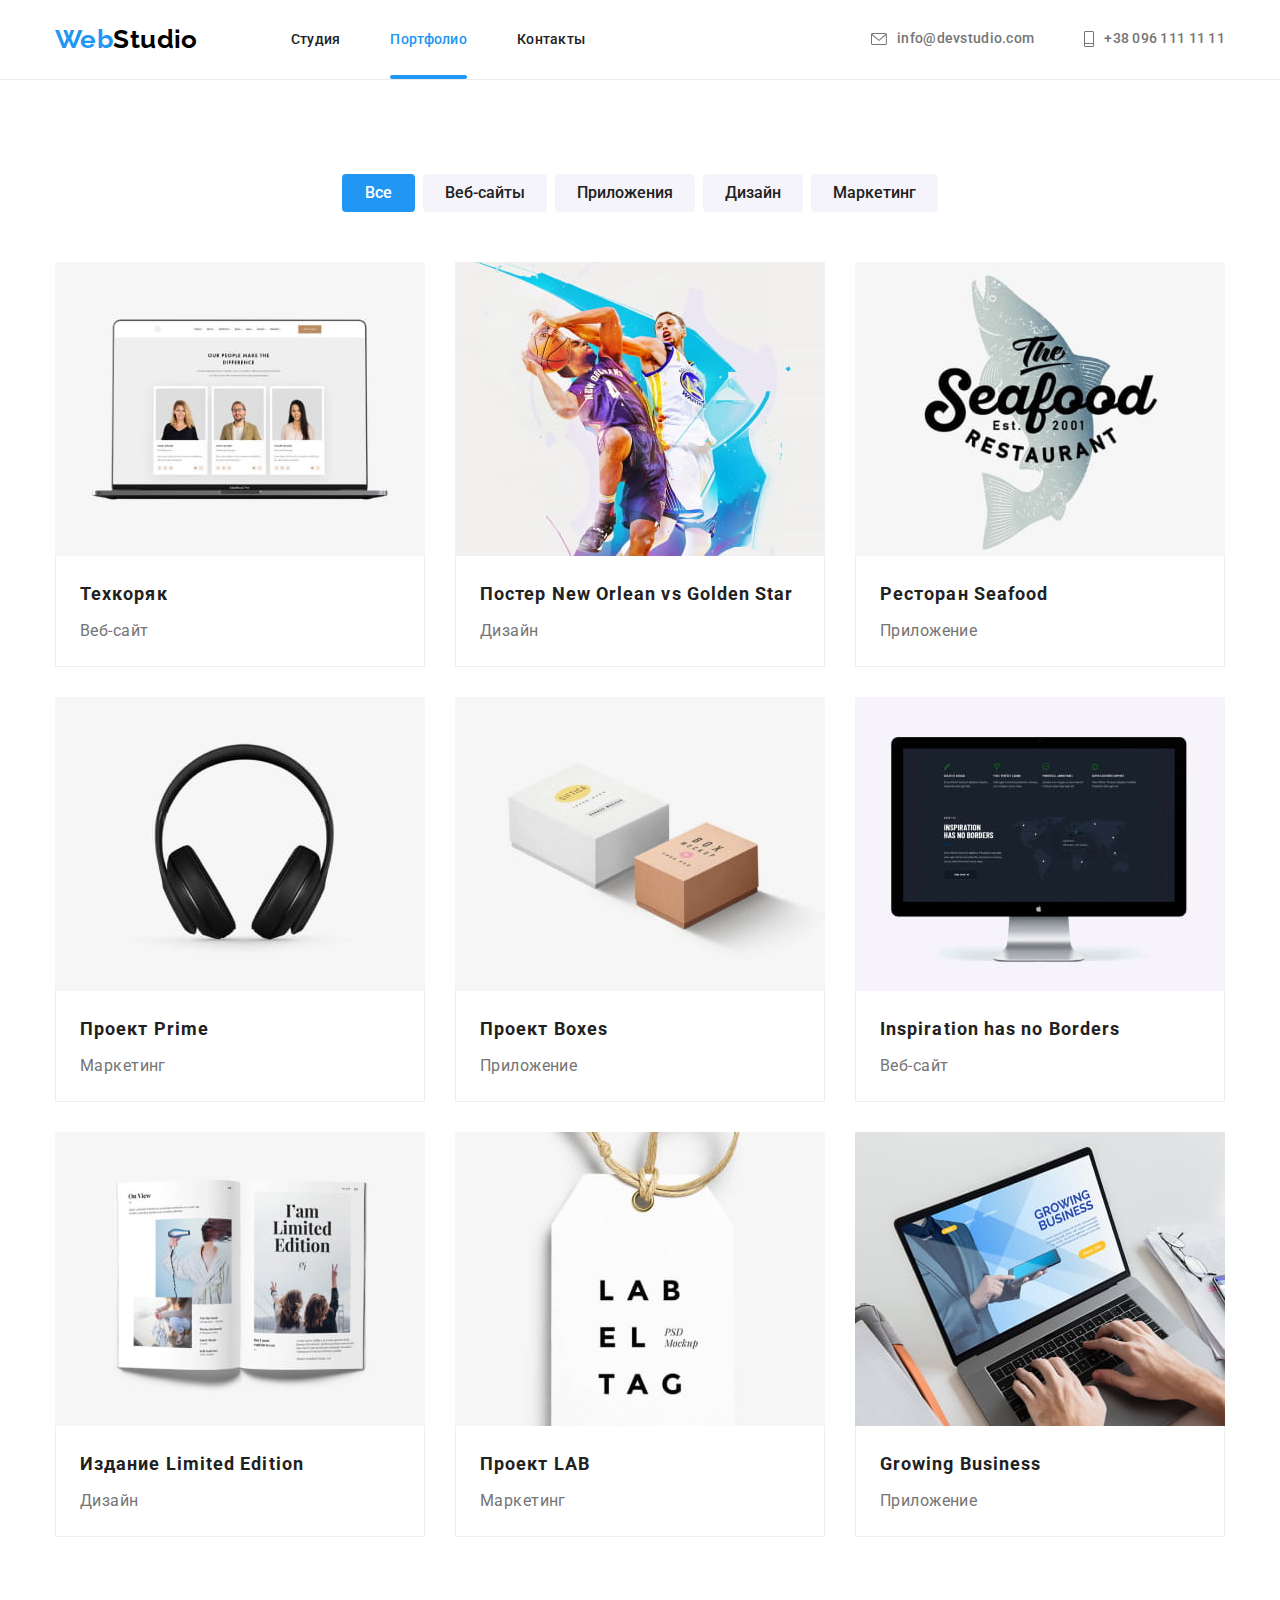
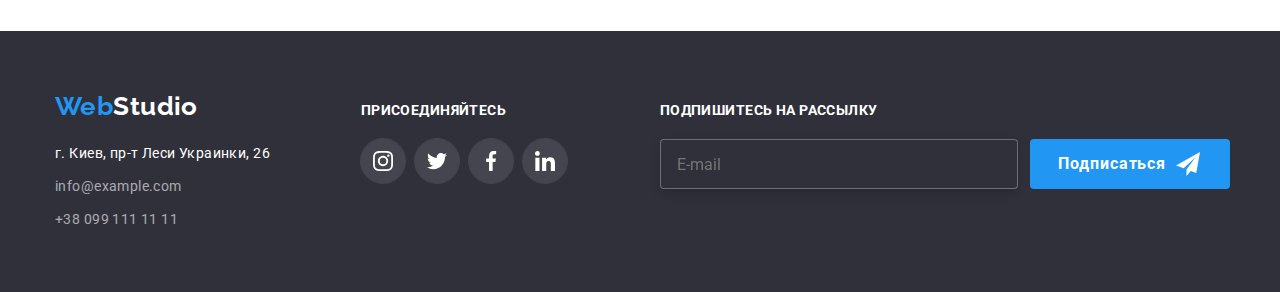
==== portfolio.html @ 6c1933e9 "Initial commit" ====
<!DOCTYPE html>
<html lang="ru">
  <head>
    <meta charset="UTF-8" />
    <meta http-equiv="X-UA-Compatible" content="IE=edge" />
    <meta name="viewport" content="width=device-width, initial-scale=1.0" />
    <title>Portfolio</title>
    <link rel="preconnect" href="https://fonts.googleapis.com" />
    <link rel="preconnect" href="https://fonts.gstatic.com" crossorigin />
    <link
      href="https://fonts.googleapis.com/css2?family=Raleway:wght@700&family=Roboto:wght@400;500;700;900&display=swap"
      rel="stylesheet"
    />
    <!-- normalize start -->
    <link
      rel="stylesheet"
      href="https://cdnjs.cloudflare.com/ajax/libs/modern-normalize/1.1.0/modern-normalize.min.css"
    />
    <!-- normalize end -->
    <link rel="stylesheet" href="./css/main.min.css" />
    <link rel="stylesheet" href="./css/styles.css" />
  </head>
  <body>
    <!-- header section -->
    <header class="header">
      <div class="container header__container">
        <a href="" lang="en" class="header__logo">Web<span class="header__logo--color">Studio</span></a>
        <nav class="nav">
          <ul class="list nav__list"> 
            <li class="item nav__item">
              <a href="./index.html" class="nav__link"> Студия</a>
            </li>
            <li class="item nav__item">
              <a href="./portfolio.html" class="nav__link active"> Портфолио</a>
            </li>
            <li class="item nav__item">
              <a href="" class="nav__link"> Контакты</a>
            </li>
          </ul>
        </nav>
        <ul class="list contact">
          <li class="item contact__mail">
            <a href="mailto:info@devstudio.com" class="contact__link">
              <svg class="contact-icon" width="16px" height="12px">
                <use href="./images/icon.svg#mail"></use>
              </svg>
              info@devstudio.com
            </a>
          </li>
          <li class="item contact_tel">
            <a href="tel:+380961111111" class="contact__link">
              <svg class="contact-icon" width="10px" height="16px">
                <use href="./images/icon.svg#phone"></use>
              </svg>
              +38 096 111 11 11</a
            >
          </li>
        </ul>
      </div>
    </header>
    <!-- main section -->
    <main>
      <section class="section gallery">
        <div class="container">
          <ul class="list gallery__list">
            <li class="item gallery__item">
              <button class="gallery__btn active-btn" type="button">Все</button>
            </li>
            <li class="item gallery__item">
              <button class="gallery__btn" type="button">Веб-сайты</button>
            </li>
            <li class="item gallery__item">
              <button class="gallery__btn" type="button">Приложения</button>
            </li>
            <li class="item gallery__item">
              <button class="gallery__btn" type="button">Дизайн</button>
            </li>
            <li class="item gallery__item">
              <button class="gallery__btn" type="button">Маркетинг</button>
            </li>
          </ul>
          <ul class="list exampel">
            <li class="item exampel__item">
              <div class="overlay">
                <img src="./imagespotfolio/tehnokryak.jpg" alt="технокряк" width="370" height="294" />
                <div class="overlay-portfolio">
                  <p class="overlay-portfolio__text">Ресурс пропонує комплексні пропозиції з різним рівнем функціоналу та сервісів. Все це дозволить відвідувачу отримати вичерпні відомості про компанію чи приватну особу.</p>
                </div>
              </div>
              <div class="text-container">
                <h2 class="text-container__title">Техкоряк</h2>
                <p class="text-container__type">Веб-сайт</p>
              </div>
            </li>
            <li class="item exampel__item">
              <div class="overlay">
                <img
                src="./imagespotfolio/posterneworlean.jpg"
                alt="постер баскетбольного клуба нью орлеан"
                width="370"
                height="294"
              /> 
              <div class="overlay-portfolio">
                <p class="overlay-portfolio__text">Ресурс пропонує комплексні пропозиції з різним рівнем функціоналу та сервісів. Все це дозволить відвідувачу отримати вичерпні відомості про компанію чи приватну особу.</p>
              </div>               
              </div>
              <div class="text-container">
                <h2 class="text-container__title">Постер New Orlean vs Golden Star</h2>
                <p class="text-container__type">Дизайн</p>
              </div>
            </li>
            <li class="item exampel__item">
              <div class="overlay">
                <img
                src="./imagespotfolio/restoran.jpg"
                alt="логотип ресторана"
                width="370"
                height="294"
              />
              <div class="overlay-portfolio">
                <p class="overlay-portfolio__text">Ресурс пропонує комплексні пропозиції з різним рівнем функціоналу та сервісів. Все це дозволить відвідувачу отримати вичерпні відомості про компанію чи приватну особу.</p>
              </div>    
              </div>
              <div class="text-container">
                <h2 class="text-container__title">Ресторан Seafood</h2>
                <p class="text-container__type">Приложение</p>
              </div>
            </li>
            <li class="item exampel__item">
              <div class="overlay">
              <img
                src="./imagespotfolio/projectprime.jpg"
                alt="картинка наушников"
                width="370"
                height="294"
              />
              <div class="overlay-portfolio">
                <p class="overlay-portfolio__text">Ресурс пропонує комплексні пропозиції з різним рівнем функціоналу та сервісів. Все це дозволить відвідувачу отримати вичерпні відомості про компанію чи приватну особу.</p>
              </div>               
              </div>
              <div class="text-container">
                <h2 class="text-container__title">Проект Prime</h2>
                <p class="text-container__type">Маркетинг</p>
              </div>
            </li>
            <li class="item exampel__item">
              <div class="overlay">
                <img
                src="./imagespotfolio/projectboxes.jpg"
                alt="Проект Boxes"
                width="370"
                height="294"
              />
                <div class="overlay-portfolio">
                  <p class="overlay-portfolio__text">Ресурс пропонує комплексні пропозиції з різним рівнем функціоналу та сервісів. Все це дозволить відвідувачу отримати вичерпні відомості про компанію чи приватну особу.</p>
                </div>               
                </div>              
              <div class="text-container">
                <h2 class="text-container__title">Проект Boxes</h2>
                <p class="text-container__type">Приложение</p>
              </div>
            </li>
            <li class="item exampel__item">
              <div class="overlay">
                <img
                src="./imagespotfolio/Inspirationborders.jpg"
                alt="монитор"
                width="370"
                height="294"
              />
                <div class="overlay-portfolio">
                  <p class="overlay-portfolio__text">Ресурс пропонує комплексні пропозиції з різним рівнем функціоналу та сервісів. Все це дозволить відвідувачу отримати вичерпні відомості про компанію чи приватну особу.</p>
                </div>               
                </div>  
              <div class="text-container">
                <h2 class="text-container__title">Inspiration has no Borders</h2>
                <p class="text-container__type">Веб-сайт</p>
              </div>
            </li>
            <li class="item exampel__item">
              <div class="overlay">
                <img src="./imagespotfolio/edition.jpg" alt="книга" width="370" height="294" />
                <div class="overlay-portfolio">
                  <p class="overlay-portfolio__text">Ресурс пропонує комплексні пропозиції з різним рівнем функціоналу та сервісів. Все це дозволить відвідувачу отримати вичерпні відомості про компанію чи приватну особу.</p>
                </div>               
                </div>  
              <div class="text-container">
                <h2 class="text-container__title">Издание Limited Edition</h2>
                <p class="text-container__type">Дизайн</p>
              </div>
            </li>
            <li class="item exampel__item">
              <div class="overlay">
                <img src="./imagespotfolio/projectlab.jpg" alt="лейбл" width="370" height="294" />
                <div class="overlay-portfolio">
                  <p class="overlay-portfolio__text">Ресурс пропонує комплексні пропозиції з різним рівнем функціоналу та сервісів. Все це дозволить відвідувачу отримати вичерпні відомості про компанію чи приватну особу.</p>
                </div>               
                </div>  
              <div class="text-container">
                <h2 class="text-container__title">Проект LAB</h2>
                <p class="text-container__type">Маркетинг</p>
              </div>
            </li>
            <li class="item exampel__item">
              <div class="overlay">
                <img
                src="./imagespotfolio/growingbusiness.jpg"
                alt="картинка ноутбука"
                width="370"
                height="294"
              />
                <div class="overlay-portfolio">
                  <p class="overlay-portfolio__text">Ресурс пропонує комплексні пропозиції з різним рівнем функціоналу та сервісів. Все це дозволить відвідувачу отримати вичерпні відомості про компанію чи приватну особу.</p>
                </div>               
                </div> 
              <div class="text-container">
                <h2 class="text-container__title">Growing Business</h2>
                <p class="text-container__type">Приложение</p>
              </div>
            </li>
          </ul>
        </div>
      </section>
    </main>
    <!-- footer section -->
    <footer class="footer">
      <div class="footer-container container">
        <div>
          <a href="" lang="en" class="logo footer__logo"
            >Web<span class="footer__logo--color">Studio</span></a
          >
          <address class="footer-contacts">
            <ul class="list footer-contacts__list">
              <li class="item footer-contacts__item">
                <a
                  href="https://goo.gl/maps/DUq1zRmR1AkiBLRbA"
                  target="_blank"
                  rel="noopener noreferrer"
                  class="footer-contacts__address"
                >
                  г. Киев, пр-т Леси Украинки, 26
                </a>
              </li>
              <li class="item footer-contacts__item">
                <a href="mailto:info@example.com" class="footer-contacts__link">info@example.com </a>
              </li>
              <li class="item footer-contacts__item">
                <a href="tel:+380991111111" class="footer-contacts__link">+38 099 111 11 11</a>
              </li>
            </ul>
          </address>
        </div>
        <div class="social-networks">
          <h2 class="social-networks__title">Присоединяйтесь</h2>
          <ul class="social-networks__list list">
            <li class="social-networks__item">
              <a
                class="social-networks__link link"
                href=""
                target="_blank"
                rel="noopener noreferrer"
                aria-label="instagram"
              >
                <svg class="social-networks__icon" width="20px" height="20px">
                  <use href="./images/icon.svg#instagram"></use>
                </svg>
              </a>
            </li>
            <li class="ocial-networks__item">
              <a
                class="social-networks__link link"
                href=""
                target="_blank"
                rel="noopener noreferrer"
                aria-label="instagram"
              >
                <svg class="social-networks__icon" width="20px" height="20px">
                  <use href="./images/icon.svg#twitter"></use>
                </svg>
              </a>
            </li>
            <li class="ocial-networks__item">
              <a
                class="social-networks__link link"
                href=""
                target="_blank"
                rel="noopener noreferrer"
                aria-label="instagram"
              >
                <svg class="social-networks__icon" width="20px" height="20px">
                  <use href="./images/icon.svg#facebook"></use>
                </svg>
              </a>
            </li>
            <li class="ocial-networks__item">
              <a
                class="social-networks__link link"
                href=""
                target="_blank"
                rel="noopener noreferrer"
                aria-label="instagram"
              >
                <svg class="social-networks__icon" width="20px" height="20px">
                  <use href="./images/icon.svg#linkedin"></use>
                </svg>
              </a>
            </li>
          </ul>
        </div>
        <div class="subscribe">
          <h2 class="subscribe__title">
            Подпишитесь на рассылку
          </h2>
          <form class="input-form">
              <label class="input-form__lable">
                <input
                type="email"
                name="email-sing-up"
                placeholder="E-mail"
                class="input-form__email"/>
              </label>
              <button type="submit" class="btn-submit">
                Подписаться
                <svg class="btn-submit__icon" width="24px" height="24px">
                  <use href="./images/icon.svg#icon-send"></use>
                </svg>
              </button>
          </form>
        </div>
      </div>
    </footer>
  </body>
</html>
---- css/main.min.css ----
:root{--main-font: "Roboto", sans-serif;--main-text-color: #212121;--secondary-text-color: #757575;--acent-color: #2196F3;--hero-and-footer-background-color: #2F303A}.visuaaly-hidden{position:absolute;white-space:nowrap;width:1px;height:1px;overflow:hidden;border:0;padding:0;clip:rect(0 0 0 0);-webkit-clip-path:inset(50%);clip-path:inset(50%);margin:-1px}.backdrop.is-hidden{opacity:0;visibility:hidden;pointer-events:none}html{-webkit-box-sizing:border-box;box-sizing:border-box}*,::before,::after{-webkit-box-sizing:inherit;box-sizing:inherit}body{font-family:var(--main-font);letter-spacing:.03em;font-size:14px}h1,h2,h3,h4,h5,h6,p{margin:0}img{display:block}.list{list-style:none;text-decoration:none;margin:0;padding:0}.section{padding:94px 0}.container{width:1200px;margin-left:auto;margin-right:auto;padding-left:15px;padding-right:15px}.competencies,.advantage,.hero{padding:94px 0}.modal-container{width:528px;min-height:581px;position:absolute;padding:40px;background-color:#fff;border-radius:4px;-webkit-box-shadow:0px 1px 3px rgba(0,0,0,.12),0px 1px 1px rgba(0,0,0,.14),0px 2px 1px rgba(0,0,0,.2);box-shadow:0px 1px 3px rgba(0,0,0,.12),0px 1px 1px rgba(0,0,0,.14),0px 2px 1px rgba(0,0,0,.2)}.text-container{padding-top:20px;padding-right:24px;padding-bottom:20px;padding-left:24px;border:1px solid #eee;border-top:none}.text-container__title{font-weight:700;font-size:18px;line-height:2;letter-spacing:.06em;color:var(--main-text-color);margin-bottom:4px}.text-container__type{font-size:16px;line-height:1.88;color:var(--secondary-text-color)}.hero__btn{border-radius:4px;border:solid var(--acent-color);padding:10px 32px;min-width:200px;min-height:50px;text-align:center;font-family:inherit;font-weight:700;font-size:16px;line-height:1.88;letter-spacing:.06em;color:#fff;cursor:pointer;background-color:var(--acent-color)}.btn-submit{display:-webkit-inline-box;display:-ms-inline-flexbox;display:inline-flex;-webkit-box-align:center;-ms-flex-align:center;align-items:center;gap:10px;padding:10px 28px;width:200px;height:50px;font-weight:700;font-size:16px;line-height:1.875;align-items:center;text-align:center;letter-spacing:.06em;color:#fff;background-color:var(--acent-color);border:0 solid rgba(0,0,0,0);border-radius:4px;cursor:pointer}.btn-submit__icon{fill:#fff}.gallery__btn{max-width:145px;min-width:73px;min-height:38px;padding:6px 22px;font-family:inherit;font-weight:500;font-size:16px;line-height:1.62;cursor:pointer;background-color:#f5f4fa;color:#212121;border-radius:4px;border:0 solid #f5f4fa;-webkit-transition-property:color,background-color,-webkit-box-shadow;transition-property:color,background-color,-webkit-box-shadow;transition-property:color,background-color,box-shadow;transition-property:color,background-color,box-shadow,-webkit-box-shadow;-webkit-transition-duration:250ms;transition-duration:250ms;-webkit-transition-timing-function:cubic-bezier(0.4, 0, 0.2, 1);transition-timing-function:cubic-bezier(0.4, 0, 0.2, 1);-webkit-transition-delay:0s;transition-delay:0s}.gallery__btn:hover,.gallery__btn:focus{background-color:var(--acent-color);color:#fff;-webkit-box-shadow:0px 3px 1px rgba(0,0,0,.1),0px 1px 2px rgba(0,0,0,.08),0px 2px 2px rgba(0,0,0,.12);box-shadow:0px 3px 1px rgba(0,0,0,.1),0px 1px 2px rgba(0,0,0,.08),0px 2px 2px rgba(0,0,0,.12)}.gallery__btn.active-btn{background-color:var(--acent-color);color:#fff}.modal-btn{position:absolute;top:8px;right:8px;display:-webkit-box;display:-ms-flexbox;display:flex;-webkit-box-align:center;-ms-flex-align:center;align-items:center;-webkit-box-pack:center;-ms-flex-pack:center;justify-content:center;width:30px;height:30px;padding:0;border-radius:50%;border:1px solid rgba(0,0,0,.1);background-color:#fff;cursor:pointer}.modal-btn__icon{font:#000;-webkit-transition-property:fill;transition-property:fill;-webkit-transition-duration:250ms;transition-duration:250ms;-webkit-transition-timing-function:cubic-bezier(0.4, 0, 0.2, 1);transition-timing-function:cubic-bezier(0.4, 0, 0.2, 1)}.modal-btn:hover .modal-btn__icon,.modal-btn:focus .modal-btn__icon{fill:var(--acent-color)}.btn-send{display:-webkit-inline-box;display:-ms-inline-flexbox;display:inline-flex;padding:10px 52px;width:200px;-webkit-box-align:center;-ms-flex-align:center;align-items:center;-webkit-box-pack:center;-ms-flex-pack:center;justify-content:center;background-color:var(--acent-color);border-radius:4px;border:0 solid rgba(0,0,0,0);font-weight:700;font-size:16px;line-height:1.875;letter-spacing:.06em;color:#fff;-webkit-box-shadow:0px 4px 4px rgba(0,0,0,.15);box-shadow:0px 4px 4px rgba(0,0,0,.15);cursor:pointer}.header__logo{margin-right:93px;font-family:"Raleway",sans-serif;font-weight:700;font-size:26px;line-height:1.19;text-decoration:none;color:var(--acent-color)}.header__logo--color{font-family:"Raleway",sans-serif;font-weight:700;font-size:26px;line-height:1.19;color:#000}.footer__logo{display:inline-block;margin-bottom:20px}.footer__logo--color{color:#fff}.logo{margin-right:93px;font-family:"Raleway",sans-serif;font-weight:700;font-size:26px;line-height:1.19;text-decoration:none;color:var(--acent-color)}.header{padding-top:24px;padding-bottom:24px;border-bottom:1px solid #ececec}.header__container{display:-webkit-box;display:-ms-flexbox;display:flex;-webkit-box-align:center;-ms-flex-align:center;align-items:center}.nav{margin-right:auto}.nav__list{display:-webkit-box;display:-ms-flexbox;display:flex;-webkit-box-align:center;-ms-flex-align:center;align-items:center;-webkit-box-pack:center;-ms-flex-pack:center;justify-content:center}.nav__item{margin-right:50px}.nav__item:last-child{margin-right:0}.nav__link{padding-top:32px;padding-bottom:32px;-webkit-transition-property:color;transition-property:color;-webkit-transition-duration:250ms;transition-duration:250ms;-webkit-transition-timing-function:cubic-bezier(0.4, 0, 0.2, 1);transition-timing-function:cubic-bezier(0.4, 0, 0.2, 1);color:var(--main-text-color);font-weight:500;line-height:1.14;letter-spacing:.02em;text-decoration:none}.nav__link:hover,.nav__link:focus{color:var(--acent-color)}.nav__link.active{color:var(--acent-color);position:relative}.nav__link.active::after{content:"";position:absolute;bottom:0;left:0;display:block;width:100%;height:4px;background-color:var(--acent-color);border-radius:2px}.contact{display:-webkit-box;display:-ms-flexbox;display:flex;-webkit-box-align:center;-ms-flex-align:center;align-items:center;-webkit-box-pack:center;-ms-flex-pack:center;justify-content:center}.contact__mail{margin-right:50px}.contact__link{color:var(--main-text-color);font-weight:500;line-height:1.14;letter-spacing:.02em;text-decoration:none;display:-webkit-box;display:-ms-flexbox;display:flex;-webkit-box-align:center;-ms-flex-align:center;align-items:center;gap:10px;color:var(--secondary-text-color);-webkit-transition-property:color;transition-property:color;-webkit-transition-duration:250ms;transition-duration:250ms;-webkit-transition-timing-function:cubic-bezier(0.4, 0, 0.2, 1);transition-timing-function:cubic-bezier(0.4, 0, 0.2, 1)}.contact__link:hover .contact-icon,.contact__link:focus .contact-icon{fill:var(--acent-color)}.contact__link:hover,.contact__link:focus{color:var(--acent-color)}.contact-icon{fill:var(--secondary-text-color);-webkit-transition-property:fill;transition-property:fill;-webkit-transition-duration:250ms;transition-duration:250ms;-webkit-transition-timing-function:cubic-bezier(0.4, 0, 0.2, 1);transition-timing-function:cubic-bezier(0.4, 0, 0.2, 1)}.hero-section{background-color:var(--hero-and-footer-background-color);text-align:center;padding-top:200px;padding-bottom:200px;max-width:1600px;max-height:600px;margin-right:auto;margin-left:auto;background-image:-webkit-gradient(linear, left top, right top, from(rgba(47, 48, 58, 0.4)), to(rgba(47, 48, 58, 0.4))),url(../images/mainfon.jpg);background-image:linear-gradient(to right, rgba(47, 48, 58, 0.4), rgba(47, 48, 58, 0.4)),url(../images/mainfon.jpg);background-repeat:no-repeat;background-position:center;background-size:cover}.hero__title{font-weight:900;font-size:44px;line-height:1.36;letter-spacing:.06em;color:#fff;text-transform:uppercase;width:696px;margin-left:auto;margin-bottom:21px;margin-right:auto}.advantage{padding-bottom:0}.advantage-list{display:-webkit-box;display:-ms-flexbox;display:flex;gap:30px}.advantage-list__title{font-weight:700;font-size:14px;line-height:1.14;text-transform:uppercase;color:var(--main-text-color);margin-bottom:10px}.advantage-list__wrap{width:270px;height:120px;background-color:#f5f4fa;border-radius:4px;margin-bottom:30px;display:-webkit-box;display:-ms-flexbox;display:flex;-webkit-box-align:center;-ms-flex-align:center;align-items:center;-webkit-box-pack:center;-ms-flex-pack:center;justify-content:center}.advantage-list__item{width:270px}.advantage-list__text{line-height:1.71;color:var(--secondary-text-color);margin-right:30px}.advantage-list__text:last-child{margin-right:0}.advantage__icon{fill:var(--main-text-color)}.competencies__title{margin-bottom:50px;font-weight:700;font-size:36px;line-height:1.17;text-align:center;color:var(--main-text-color)}.competencies__list{display:-webkit-box;display:-ms-flexbox;display:flex;gap:30px}.competencies__text{display:-webkit-box;display:-ms-flexbox;display:flex;-webkit-box-align:center;-ms-flex-align:center;align-items:center;-webkit-box-pack:center;-ms-flex-pack:center;justify-content:center;font-weight:700;line-height:1.14;text-align:center;letter-spacing:.03em;text-transform:uppercase;color:#fff;width:100%;height:100%}.competencies__card{position:relative}.features-container{position:absolute;bottom:0;left:0;background:rgba(47,48,58,.8);width:370px;height:70px}.team-members{padding-top:94px;padding-bottom:94px;background-color:#f5f4fa}.team-members__list{display:-webkit-box;display:-ms-flexbox;display:flex;gap:30px}.team-members__title{margin-bottom:50px;font-weight:700;font-size:36px;line-height:1.17;text-align:center;color:var(--main-text-color)}.team-members__name{font-weight:500;font-size:16px;line-height:1.19;text-align:center;color:var(--main-text-color);margin-bottom:10px}.team-members__profession{margin-bottom:16px;font-size:16px;line-height:1.19;text-align:center;color:var(--secondary-text-color)}.team-box{padding-top:30px;padding-bottom:30px;background-color:#fff}.team-item{-webkit-box-shadow:0px 3px 1px rgba(0,0,0,.1),0px 1px 2px rgba(0,0,0,.08),0px 2px 2px rgba(0,0,0,.12);box-shadow:0px 3px 1px rgba(0,0,0,.1),0px 1px 2px rgba(0,0,0,.08),0px 2px 2px rgba(0,0,0,.12)}.clients{padding-top:94px;padding-bottom:94px}.clients__title{margin-bottom:50px;font-family:"Roboto";font-weight:700;font-size:36px;line-height:1.17;text-align:center;letter-spacing:.03em;color:#212121}.clients__list{display:-webkit-box;display:-ms-flexbox;display:flex;-webkit-box-align:center;-ms-flex-align:center;align-items:center;-webkit-box-pack:center;-ms-flex-pack:center;justify-content:center;gap:30px}.clients__logo{fill:#afb1b8;-webkit-transition-property:fill;transition-property:fill;-webkit-transition-duration:250ms;transition-duration:250ms;-webkit-transition-timing-function:cubic-bezier(0.4, 0, 0.2, 1);transition-timing-function:cubic-bezier(0.4, 0, 0.2, 1)}.clietns__name{display:-webkit-box;display:-ms-flexbox;display:flex;width:170px;height:92px;-webkit-box-pack:center;-ms-flex-pack:center;justify-content:center;-webkit-box-align:center;-ms-flex-align:center;align-items:center;color:#afb1b8;border:1px solid #afb1b8;border-radius:4px;-webkit-transition-property:border;transition-property:border;-webkit-transition-duration:250ms;transition-duration:250ms;-webkit-transition-timing-function:cubic-bezier(0.4, 0, 0.2, 1);transition-timing-function:cubic-bezier(0.4, 0, 0.2, 1)}.clietns__name:hover,.clietns__name:focus{border:1px solid var(--acent-color)}.clietns__name:hover .clients__logo{fill:var(--acent-color)}.clietns__name:focus .clients__logo{fill:var(--acent-color)}.footer{padding-top:60px;padding-bottom:60px;background-color:var(--hero-and-footer-background-color)}.footer-container{display:-webkit-box;display:-ms-flexbox;display:flex;-webkit-box-align:baseline;-ms-flex-align:baseline;align-items:baseline}.footer-contacts__link{display:inline-block;font-style:normal;line-height:1.71;color:rgba(255,255,255,.6);text-decoration:none;-webkit-transition-property:color;transition-property:color;-webkit-transition-duration:250ms;transition-duration:250ms;-webkit-transition-timing-function:cubic-bezier(0.4, 0, 0.2, 1);transition-timing-function:cubic-bezier(0.4, 0, 0.2, 1)}.footer-contacts__address{display:inline-block;color:#fff;font-style:normal;line-height:1.71;text-decoration:none}.footer-contacts__list .item:not(:last-child){margin-bottom:9px}.footer-contacts__link:hover,.footer-contacts__link:focus{color:var(--acent-color)}.social-networks{margin-left:70px}.social-networks__title{display:inline-block;margin-bottom:20px;font-size:14px;line-height:1.14;letter-spacing:.03em;text-transform:uppercase;color:#fff}.social-networks__list{display:-webkit-box;display:-ms-flexbox;display:flex;-webkit-box-align:center;-ms-flex-align:center;align-items:center;-webkit-box-pack:center;-ms-flex-pack:center;justify-content:center;gap:10px}.social-networks__icon{fill:#fff}.social-networks__link{display:-webkit-box;display:-ms-flexbox;display:flex;-webkit-box-align:center;-ms-flex-align:center;align-items:center;-webkit-box-pack:center;-ms-flex-pack:center;justify-content:center;width:44px;height:44px;background-color:rgba(255,255,255,.1);border-radius:50%;outline:1px solid rgba(255,255,255,.1);-webkit-transition-property:background-color;transition-property:background-color;-webkit-transition-duration:250ms;transition-duration:250ms;-webkit-transition-timing-function:cubic-bezier(0.4, 0, 0.2, 1);transition-timing-function:cubic-bezier(0.4, 0, 0.2, 1)}.social-networks__link:hover,.social-networks__link:focus{background-color:#2196f3}.input-form{display:-webkit-box;display:-ms-flexbox;display:flex;gap:12px}.input-form__lable{gap:40px}.subscribe{margin-left:93px}.subscribe__title{margin-bottom:20px;font-size:14px;line-height:1.14;letter-spacing:.03em;text-transform:uppercase;color:#fff}.input-form__email{padding-left:16px;padding-top:15px;padding-bottom:15px;width:358px;height:50px;font-size:16px;line-height:1.25;border:1px solid rgba(255,255,255,.3);border-radius:4px;background-color:#2f303a;-webkit-filter:drop-shadow(0px 4px 4px rgba(0, 0, 0, 0.15));filter:drop-shadow(0px 4px 4px rgba(0, 0, 0, 0.15))}.input-form__email:hover,.input-form__email:focus{border:1px solid var(--acent-color);outline:none;color:#fff}.backdrop{position:fixed;top:0;left:0;display:-webkit-box;display:-ms-flexbox;display:flex;-webkit-box-align:center;-ms-flex-align:center;align-items:center;-webkit-box-pack:center;-ms-flex-pack:center;justify-content:center;width:100%;height:100%;background-color:rgba(0,0,0,.2);z-index:100}.modal-form{text-align:center;-webkit-box-pack:center;-ms-flex-pack:center;justify-content:center}.modal-form__wrap{margin-bottom:20px}.modal-form__title{display:block;margin-bottom:12px;font-weight:700;font-size:20px;line-height:1.15;text-align:center;letter-spacing:.03em;color:#212121}.modal-form__name{display:block;text-align:left;margin-bottom:4px;font-size:12px;line-height:1.1666666667;letter-spacing:.01em;color:#757575}.modal-form__icon{position:absolute;bottom:11px;left:12px;-webkit-transition:fill 250ms cubic-bezier(0.4, 0, 0.2, 1);transition:fill 250ms cubic-bezier(0.4, 0, 0.2, 1)}.modal-form__label{position:relative;display:block;margin-bottom:10px}.modal-form__label:last-child{margin-bottom:0}.modal-form__input{width:100%;border-radius:4px;border:1px solid rgba(33,33,33,.2);padding-top:11px;padding-bottom:11px;padding-left:35px;-webkit-transition:border 250ms cubic-bezier(0.4, 0, 0.2, 1);transition:border 250ms cubic-bezier(0.4, 0, 0.2, 1);cursor:pointer}.modal-form__input:focus,.modal-form__input:hover{border:1px solid var(--acent-color);outline:none}.modal-form__input:hover+.modal-form__icon,.modal-form__input:focus+.modal-form__icon{fill:var(--acent-color)}.modal-form__textarea{width:100%;height:120px;border-radius:4px;border:1px solid rgba(33,33,33,.2);padding:12px 16px;font-size:12px;line-height:14px;letter-spacing:.01em;color:rgba(117,117,117,.5);resize:none;-webkit-transition:border 250ms cubic-bezier(0.4, 0, 0.2, 1);transition:border 250ms cubic-bezier(0.4, 0, 0.2, 1)}.modal-form__textarea:hover,.modal-form__textarea:focus{border:1px solid var(--acent-color);outline:none}.label-agreement{display:-webkit-box;display:-ms-flexbox;display:flex;-webkit-box-align:center;-ms-flex-align:center;align-items:center;-webkit-box-pack:center;-ms-flex-pack:center;justify-content:center;margin-bottom:30px;gap:7px}.label-agreement__text{font-size:14px;line-height:1.7142857143;letter-spacing:.03em;color:#757575;-webkit-user-select:none;-moz-user-select:none;-ms-user-select:none;user-select:none;text-underline-position:under}.label-agreement__text--link{color:var(--acent-color)}.label-agreement__check:checked+.label-agreement__register .icon-uncheck{opacity:0}.label-agreement__check:checked+.label-agreement__register .icon-check{opacity:1}.icon-check{opacity:0;-webkit-transition:opasity 2000ms cubic-bezier(0.4, 0, 0.2, 1);transition:opasity 2000ms cubic-bezier(0.4, 0, 0.2, 1)}.gallery__list{display:-webkit-box;display:-ms-flexbox;display:flex;gap:8px;margin-bottom:50px;-webkit-box-pack:center;-ms-flex-pack:center;justify-content:center}.text-portfolio{font-size:16px;line-height:1.88;color:var(--secondary-text-color)}.exampel{display:-webkit-box;display:-ms-flexbox;display:flex;-ms-flex-wrap:wrap;flex-wrap:wrap;gap:30px}.exampel__item{-webkit-transition:-webkit-box-shadow 250ms cubic-bezier(0.4, 0, 0.2, 1);transition:-webkit-box-shadow 250ms cubic-bezier(0.4, 0, 0.2, 1);transition:box-shadow 250ms cubic-bezier(0.4, 0, 0.2, 1);transition:box-shadow 250ms cubic-bezier(0.4, 0, 0.2, 1), -webkit-box-shadow 250ms cubic-bezier(0.4, 0, 0.2, 1)}.exampel__item:hover,.exampel__item:focus{-webkit-box-shadow:0px 1px 1px rgba(0,0,0,.12),0px 4px 4px rgba(0,0,0,.06),1px 4px 6px rgba(0,0,0,.16);box-shadow:0px 1px 1px rgba(0,0,0,.12),0px 4px 4px rgba(0,0,0,.06),1px 4px 6px rgba(0,0,0,.16)}.exampel__item:hover .overlay-portfolio{-webkit-transform:translateY(0%);transform:translateY(0%)}.socials{display:-webkit-box;display:-ms-flexbox;display:flex;-webkit-box-align:center;-ms-flex-align:center;align-items:center;-webkit-box-pack:center;-ms-flex-pack:center;justify-content:center;gap:10px}.socials__link{display:-webkit-box;display:-ms-flexbox;display:flex;-webkit-box-align:center;-ms-flex-align:center;align-items:center;-webkit-box-pack:center;-ms-flex-pack:center;justify-content:center;width:44px;height:44px;background-color:#fff;border-radius:50%;outline:1px solid #fff;-webkit-transition:background-color 250ms cubic-bezier(0.4, 0, 0.2, 1);transition:background-color 250ms cubic-bezier(0.4, 0, 0.2, 1)}.socials__link:hover,.socials__link:focus{background-color:#2196f3}.socials__link:hover .socials__icon,.socials__link:focus .socials__icon{fill:#fff}.socials__icon{fill:#afb1b8;-webkit-transition:fill 250ms cubic-bezier(0.4, 0, 0.2, 1);transition:fill 250ms cubic-bezier(0.4, 0, 0.2, 1)}.overlay{position:relative;overflow:hidden}.overlay-portfolio{background-color:rgba(33,150,243,.9);position:absolute;top:0;left:0;width:100%;height:100%;padding:63px 24px;-webkit-transform:translateY(100%);transform:translateY(100%);display:-webkit-box;display:-ms-flexbox;display:flex;-webkit-box-align:center;-ms-flex-align:center;align-items:center;-webkit-box-pack:center;-ms-flex-pack:center;justify-content:center;-webkit-transition:-webkit-transform 250ms cubic-bezier(0.4, 0, 0.2, 1);transition:-webkit-transform 250ms cubic-bezier(0.4, 0, 0.2, 1);transition:transform 250ms cubic-bezier(0.4, 0, 0.2, 1);transition:transform 250ms cubic-bezier(0.4, 0, 0.2, 1), -webkit-transform 250ms cubic-bezier(0.4, 0, 0.2, 1)}.overlay-portfolio__text{font-size:18px;line-height:1.56;letter-spacing:.03em;color:#fff}/*# sourceMappingURL=main.min.css.map */
---- css/styles.css ----
/* html {
    box-sizing: border-box;
}
*,
::before,
::after {
    box-sizing: inherit;
} */

/* Загальні стилі */
/* :root {
--main-font: 'Roboto', sans-serif;
--main-text-color:  #212121;
--secondary-text-color: #757575;
--acent-color: #2196F3;
--hero-and-footer-background-color: #2F303A;
} */

/* body {
    font-family: var(--main-font);
    letter-spacing: 0.03em;
    font-size: 14px;
} */
/* .container {
    width: 1200px;
    margin-left: auto;
    margin-right: auto;
    padding-left: 15px;
    padding-right: 15px;
}

h1,
h2,
h3,
h4,
h5,
h6,
p {
    margin: 0;
}
img {
    display: block;
}
.list {
    list-style: none;
    text-decoration: none;
    margin: 0;
    padding: 0;
}
.section {
    padding: 94px 0;
} */

/* .visuaaly-hidden {
    position: absolute;
    white-space: nowrap;
    width: 1px;
    height: 1px;
    overflow: hidden;
    border: 0;
    padding: 0;
    clip: rect(0 0 0 0);
    clip-path: inset(50%);
    margin: -1px;
  }   */
/*Секція Хедера*/
/* .header {
    padding-top: 24px;
    padding-bottom: 24px;
    border-bottom: 1px solid #ECECEC;
}

.header__container {
    display: flex;
    align-items: center;
}

.header__logo {
    margin-right: 93px;

    font-family: 'Raleway', sans-serif;
    font-weight: 700;
    font-size: 26px;
    line-height: 1.19;
    text-decoration: none;
    color: var(--acent-color);
}
.header__logo--color {
    font-family: 'Raleway', sans-serif;
    font-weight: 700;
    font-size: 26px;
    line-height: 1.19;
    color: #000000;
} */

/* navigation */
/* .nav {
    margin-right: auto;
}

.nav__list {
    display: flex;
    align-items: center;
    justify-content: center;
}
.nav__item {
    margin-right: 50px;
}
.nav__item:last-child {
    margin-right: 0;
}

.nav__link {
    padding-top: 32px;
    padding-bottom: 32px;

    transition: color 250ms cubic-bezier(0.4, 0, 0.2, 1);
}
.nav__link.active {
    color: var(--acent-color);
    position: relative;
}
.nav__link.active::after {
    content: '';
    position: absolute;
    bottom: 0;
    left: 0;

    display: block;
    width: 100%;
    height: 4px;
    background-color: var(--acent-color);
    border-radius: 2px;
}
.nav__link:hover,
.nav__link:focus {
    color: var(--acent-color);
} */

/* contacts */
/* .contact {
    display: flex;
    align-items: center;
    justify-content: center;
} 

.contact__mail {
    margin-right: 50px;
}
 
.contact__link {
    color: var(--main-text-color);
    font-weight: 500;
    line-height: 1.14;
    letter-spacing: 0.02em;
    text-decoration: none;
}

.contact__link {
    display: flex;
    align-items: center;
    gap: 10px;
    color: var(--secondary-text-color);

    transition: color 250ms cubic-bezier(0.4, 0, 0.2, 1);
}
.contact__link:hover .contact-icon {
    fill: var(--acent-color);
}

.contact__link:hover,
.contact__link:focus {
    color: var(--acent-color);
}
.contact-icon {
    fill: var(--secondary-text-color);

    
 transition: fill 250ms cubic-bezier(0.4, 0, 0.2, 1);
}
.contact__link:focus .contact-icon {
 fill: var(--acent-color);
} */
  
/* Головна секція */
/* HERO */
/* .hero-section {
background-color: var(--hero-and-footer-background-color); 
text-align: center;
padding-top: 200px;
padding-bottom: 200px;
max-width: 1600px;
max-height: 600px;
margin-right: auto;
margin-left: auto;

background-image: linear-gradient(
    to right,
rgba(47, 48, 58, 0.4),
rgba(47, 48, 58, 0.4)), 
url(../images/mainfon.jpg);

background-repeat: no-repeat;
background-position: center;
background-size: cover;
}

.hero__title {
    font-weight: 900;
    font-size: 44px;
    line-height: 1.36;
    letter-spacing: 0.06em;
    color: #ffffff;
    text-transform: uppercase;
    width: 696px;
    margin-left: auto;
    margin-bottom: 21px;
    margin-right: auto;
} */
/* .hero__btn {
    border-radius: 4px;
    border: solid var(--acent-color);
    padding: 10px 32px;
    min-width: 200px;
    min-height: 50px;
    text-align: center;

    font-family: inherit;
    font-weight: 700;
    font-size: 16px;
    line-height: 1.88;
    letter-spacing: 0.06em;
    color: #ffffff;
    cursor: pointer;
    background-color: var(--acent-color);
} */

/* Секція переваг */

/* .advantage {
    padding-bottom: 0;
}
.advantage-list {
    display: flex;
    gap: 30px;
}
.advantage-list__item {
    width: 270px;
}
.advantage-list__wrap {
    width: 270px;
    height: 120px;   
    background-color: #F5F4FA;
    border-radius: 4px;
    margin-bottom: 30px;
    display: flex;
    align-items: center;
    justify-content: center;
}
.advantage-list__title {
    font-weight: 700;
    font-size: 14px;
    line-height: 1.14;
    text-transform: uppercase;
    color: var(--main-text-color);

    margin-bottom: 10px;
}
.advantage-list__text {
    line-height: 1.71;
    color: var(--secondary-text-color);
    margin-right: 30px;
}
.advantage-list__text:last-child {
    margin-right: 0;
}
.advantage__icon {
    fill: var(--main-text-color);
} */
/* Стилі для розділу Чим ми займаємось */
/* .competencies__card {
    position: relative;
}

.features-container {
    position: absolute;
    bottom: 0;
    left: 0;
    background: rgba(47, 48, 58, 0.8);

    width: 370px;
    height: 70px;
}
.competencies__text {
    display: flex;
    align-items: center;
    justify-content: center;

    font-weight: 700;
    line-height: 1.14;
    text-align: center;
    letter-spacing: 0.03em;
    text-transform: uppercase;

    color: #FFFFFF;

    width: 100%;
    height: 100%;

} */

/* Секція команди */
/* .team-members {
    padding-top: 94px;
    padding-bottom: 94px;

    background-color: #F5F4FA
}
.team-members__list {
    display: flex;
    gap: 30px;
}

.competencies__list {
    display: flex;
    gap: 30px;
}
.competencies__title,
.team-members__title {
    font-weight: 700;
    font-size: 36px;
    line-height: 1.17;
    text-align: center;
    color: var(--main-text-color);
    margin-bottom: 50px;
}
.competencies__title {
    margin-bottom: 50px;
}
.team-box {
    padding-top: 30px;
    padding-bottom: 30px;
    background-color: #ffffff;
}
.team-item {
    box-shadow: 0px 3px 1px rgba(0, 0, 0, 0.1), 0px 1px 2px rgba(0, 0, 0, 0.08), 0px 2px 2px rgba(0, 0, 0, 0.12);
}
.team-members__name {
    font-weight: 500;
    font-size: 16px;
    line-height: 1.19;
    text-align: center;
    color: var(--main-text-color);
    margin-bottom: 10px;
}
.team-members__profession {
    font-size: 16px;
    line-height: 1.19;
    text-align: center;
    color: var(--secondary-text-color);
    margin-bottom: 16px;
} */
/* CLIENTS */
/* .clients {
    padding-top: 94px;
    padding-bottom: 94px;
}
.clients__title {
    font-family: 'Roboto';
    font-weight: 700;
    font-size: 36px;
    line-height: 1.17;
    text-align: center;
    letter-spacing: 0.03em;
    color: #212121;

    margin-bottom: 50px;
}
.clients__list {
    display: flex;
    align-items: center;
    justify-content: center;
    gap: 30px;
}
.clietns__name {
    display: flex;
    width: 170px;
    height: 92px;
    justify-content: center;
    align-items: center;
    color: #AFB1B8;
    border: 1px solid #afb1b8;
    border-radius: 4px; 

    
    transition: border 250ms cubic-bezier(0.4, 0, 0.2, 1) ;
}
.clients__logo {
    fill: #AFB1B8;

    transition: fill 250ms cubic-bezier(0.4, 0, 0.2, 1);
}
.clietns__name:hover,
.clietns__name:focus {
    border: 1px solid var(--acent-color);
}
.clietns__name:hover .clients__logo {
    fill: var(--acent-color)
}
.clietns__name:focus .clients__logo {
    fill: var(--acent-color)
} */

/* footer */
/* .footer-container {
    display: flex;
    align-items: baseline;
}
.footer {
padding-top: 60px;
padding-bottom: 60px;
background-color: var(--hero-and-footer-background-color);
} */
/* .footer__logo {
    display: inline-block;
    margin-bottom: 20px;
}
.footer__logo--color {
    color: #ffffff;
}
.logo {
    margin-right: 93px;
}

.logo {
    font-family: 'Raleway', sans-serif;
    font-weight: 700;
    font-size: 26px;
    line-height: 1.19;
    text-decoration: none;
    color: var(--acent-color);
} */
/* .footer-contacts__link {
    font-style: normal;
    line-height: 1.71;
    color: rgba(255, 255, 255, 0.6);
    text-decoration: none;

    transition: color 250ms cubic-bezier(0.4, 0, 0.2, 1);
}
.footer-contacts__address {
    display: inline-block;

    color: #ffffff;
    font-style: normal;
    line-height: 1.71;
    text-decoration: none;
}
.footer-contacts__link {
    display: inline-block;
}
.footer-contacts__list .item:not(:last-child) {
    margin-bottom: 9px;
}
.footer-contacts__link:hover,
.footer-contacts__link:focus {
    color: var(--acent-color);
} */
/* .social-networks__title {
display: inline-block;

font-size: 14px;
line-height: 1.14;
letter-spacing: 0.03em;
text-transform: uppercase;
    
color: #FFFFFF;

margin-bottom: 20px;
}
.social-networks__list {
    display: flex;
    align-items: center;
    justify-content: center;
    gap: 10px;
}
.social-networks__link {
    display: flex;
    align-items: center;
    justify-content: center;
    width: 44px;
    height: 44px;
    background-color: rgba(255, 255, 255, 10%);
    border-radius: 50%;

    outline: 1px solid rgba(255, 255, 255, 10%);

    transition: background-color 250ms cubic-bezier(0.4, 0, 0.2, 1);
}
.social-networks__link:hover,
.social-networks__link:focus {
    background-color: #2196F3;
}
.social-networks__icon {
    fill: #FFFFFF;
} */

/* .btn-submit {
    display: inline-flex;
    align-items: center;
    gap: 10px;
    padding: 10px 28px;

    width: 200px;
    height: 50px;

    font-weight: 700;
    font-size: 16px;
    line-height: calc(30 / 16);

    align-items: center;
    text-align: center;
    letter-spacing: 0.06em;
    color: #FFFFFF;

    background-color: var(--acent-color);
    border: 0 solid transparent;
    border-radius: 4px;

    cursor: pointer;
}
.btn-submit__icon {
    fill: #FFFFFF
} */


/* Розділ підпишіться на розсилку */

/* .input-form {
    display: flex;
    gap: 12px;
}

.subscribe{
    margin-left: 93px;
}

.subscribe__title {

font-size: 14px;
line-height: 1.14;
letter-spacing: 0.03em;
text-transform: uppercase;
    
color: #FFFFFF;

margin-bottom: 20px;
}

.input-form__lable {
    gap: 40px;
}

.input-form__email {
    padding-left: 16px;
    padding-top: 15px;
    padding-bottom: 15px;

    width: 358px;
    height: 50px;

    font-size: 16px;
    line-height: calc(20 / 16);

    border: 1px solid rgba(255, 255, 255, 0.3);
    border-radius: 4px;

    background-color: #2F303A;
    filter: drop-shadow(0px 4px 4px rgba(0, 0, 0, 0.15));
}

.input-form__email:hover,
.input-form__email:focus {
    border: 1px solid var(--acent-color);
    outline: none;
    color: #FFFFFF;
} */




/* Portfolio */
/* .gallery__list {
    display: flex;
    gap: 8px;
    margin-bottom: 50px;
    justify-content: center;
}
.text-portfolio {
    font-size: 16px;
    line-height: 1.88;
    color: var(--secondary-text-color);
} */

/* .gallery__btn {
    max-width: 145px;
    min-width: 73px;
    min-height: 38px;
    padding: 6px 22px;

    font-family: inherit;
    font-weight: 500;
    font-size: 16px;
    line-height: 1.62;
    cursor: pointer;
    background-color: #F5F4FA;
    color: #212121;
    border-radius: 4px;
    border: 0 solid #F5F4FA;

    transition-property: color, background-color,  box-shadow;
    transition-duration: 250ms;
    transition-timing-function: cubic-bezier(0.4, 0, 0.2, 1);
    transition-delay: 0s;
}

.gallery__btn:hover,
.gallery__btn:focus {
    background-color: var(--acent-color);
    color: #ffffff;
    box-shadow: 0px 3px 1px rgba(0, 0, 0, 0.1), 0px 1px 2px rgba(0, 0, 0, 0.08), 0px 2px 2px rgba(0, 0, 0, 0.12);
} */
/* .gallery__btn.active-btn {
    background-color: var(--acent-color);
    color: #ffffff;
} */
/* .exampel {
    display: flex;
    flex-wrap: wrap;
    gap: 30px;
}
.exampel__item {
    transition: box-shadow 250ms cubic-bezier(0.4, 0, 0.2, 1);
}

.exampel__item:hover,
.exampel__item:focus {
    box-shadow: 0px 1px 1px rgba(0, 0, 0, 0.12),
            0px 4px 4px rgba(0, 0, 0, 0.06),
            1px 4px 6px rgba(0, 0, 0, 0.16);
}
.exampel__item:hover .overlay-portfolio {
    transform: translateY(0%);
} */
/* .overlay {
    position: relative;
    overflow: hidden;
}
.overlay-portfolio {
    background-color: rgba(33, 150, 243, 0.9);
    position: absolute;
    top: 0;
    left: 0;
    width: 100%;
    height: 100%;
    padding: 63px 24px;

    transform: translateY(100%);

    display: flex;
    align-items: center;
    justify-content: center;

    transition: transform 250ms cubic-bezier(0.4, 0, 0.2, 1);
}
.overlay-portfolio__text {
    font-size: 18px;
    line-height: 1.56;
    letter-spacing: 0.03em;

    color: #FFFFFF; 
} */
/* .text-container {
    padding-top: 20px;
    padding-right: 24px;
    padding-bottom: 20px;
    padding-left: 24px;
    border: 1px solid #EEEEEE;
    border-top: none;
}
.text-container__title {
    font-weight: 700;
    font-size: 18px;
    line-height: 2;
    letter-spacing: 0.06em;
    color: var(--main-text-color);
    margin-bottom: 4px;
}
.text-container__type {
    font-size: 16px;
    line-height: 1.88;
    color: var(--secondary-text-color);
} */
/* .exampel__item:hover .overlay-portfolio {
    transform: translateY(0%);
} */



/* socials icon  */
/* .socials {
    display: flex;
    align-items: center;
    justify-content: center;
    gap: 10px;
}
.socials__link {
    display: flex;
    align-items: center;
    justify-content: center;
    width: 44px;
    height: 44px;
    background-color: #FFFFFF;
    border-radius: 50%;

    outline: 1px solid #FFFFFF;

    transition: background-color 250ms cubic-bezier(0.4, 0, 0.2, 1);
}
.socials__icon {
    fill: #AFB1B8;
    transition: fill 250ms cubic-bezier(0.4, 0, 0.2, 1);
}
.socials__link:hover,
.socials__link:focus {
background-color: #2196F3;
}
.socials__link:hover .socials__icon {
    fill: #FFFFFF;
}
.socials__link:focus .socials__icon {
    fill: #FFFFFF;
} */

/* modal window */
/* .backdrop {
    position: fixed;
    top: 0;
    left: 0;

    display: flex;
    align-items: center;
    justify-content: center;

    width: 100%;
    height: 100%;

    background-color: rgba(0, 0, 0, 0.2);

    z-index: 100;
} */

/* .backdrop.is-hidden {
    opacity: 0;
    visibility: hidden;
    pointer-events: none;
} */
/* 
.modal-container {
    width: 528px;
    min-height: 581px;

    position: absolute;
    padding: 40px;

    background-color: #FFFFFF;
    border-radius: 4px;
    box-shadow: 0px 1px 3px rgba(0, 0, 0, 0.12), 0px 1px 1px rgba(0, 0, 0, 0.14), 0px 2px 1px rgba(0, 0, 0, 0.2);
} */
/* .modal-btn {
    position: absolute;
    top: 8px;
    right: 8px;

    display: flex;
    align-items: center;
    justify-content: center;

    width: 30px;
    height: 30px;
    padding: 0;

    border-radius: 50%;
    border: 1px solid rgba(0, 0, 0, 0.1);
    background-color: #FFFFFF;

    cursor: pointer;
}

.modal-btn__icon {
    font: #000000;

    transition: fill 250ms cubic-bezier(0.4, 0, 0.2, 1);
} */

/* .modal-btn:hover .modal-btn__icon,
.modal-btn:focus .modal-btn__icon {
    fill: var(--acent-color);
} */

/* .modal-form__title {
    display: block;
    margin-bottom:12px;

    font-weight: 700;
    font-size: 20px;
    line-height: 1.15;
    text-align: center;
    letter-spacing: 0.03em;
    color: #212121;
}

.modal-form__label {
    position: relative;
    display: block;
    margin-bottom: 10px;
}
.modal-form__label:last-child {
    margin-bottom: 0;
}
.modal-form__name {
    display: block;
    text-align: left;
    margin-bottom: 4px;
    font-size: 12px;
    line-height: calc(14 / 12);
    letter-spacing: 0.01em;
    color: #757575;
}



.modal-form {
    text-align: center;
    justify-content: center;
}

.modal-form__wrap {
    margin-bottom: 20px;
}

.modal-form__input {
    width: 100%;
    border-radius: 4px;
    border: 1px solid rgba(33, 33, 33, 0.2);

    padding-top: 11px;
    padding-bottom: 11px;
    padding-left: 35px;

    transition: border 250ms cubic-bezier(0.4, 0, 0.2, 1);
    cursor: pointer;
}
.modal-form__input:focus,
.modal-form__input:hover {
    border: 1px solid var(--acent-color);
    outline: none;
}

.modal-form__icon {
    position: absolute;
    
    bottom: 11px;
    left: 12px;

    transition: fill 250ms cubic-bezier(0.4, 0, 0.2, 1);
}
.modal-form__input:hover + .modal-form__icon,
.modal-form__input:focus + .modal-form__icon {
    fill: var(--acent-color);
}
.modal-form__textarea {
    width: 100%;
    height: 120px;

    border-radius: 4px;
    border: 1px solid rgba(33, 33, 33, 0.2);

    padding: 12px 16px;

    font-size: 12px;
    line-height: 14px;
    letter-spacing: 0.01em;
    color: rgba(117, 117, 117, 0.5);

    resize: none;

    transition: border 250ms cubic-bezier(0.4, 0, 0.2, 1);
}

.modal-form__textarea:hover,
.modal-form__textarea:focus {
    border: 1px solid var(--acent-color);
    outline: none;
} */

/* .label-agreement {
    display: flex;
    align-items: center;
    justify-content: center;
    margin-bottom: 30px;
    gap: 7px;
} */

/* .btn-send {
    display: inline-flex;
    padding: 10px 52px;
    width: 200px;

    align-items: center;
    justify-content: center;

    background-color: var(--acent-color);
    border-radius: 4px;
    border: 0 solid transparent;

    font-weight: 700;
    font-size: 16px;
    line-height: calc(30 / 16);

    letter-spacing: 0.06em;
    color: #FFFFFF;

    box-shadow: 0px 4px 4px rgba(0, 0, 0, 0.15);

    cursor: pointer;
} */
/* .label-agreement__text {
    font-size: 14px;
    line-height: calc(24 / 14);
    letter-spacing: 0.03em;
    
    color: #757575;

    user-select: none;
    text-underline-position: under;
}

.label-agreement__text--link {
    color: var(--acent-color);
}

.label-agreement__check:checked + .label-agreement__register .icon-uncheck {
    opacity: 0;
}

.icon-check {
    opacity: 0;
    transition: opasity 2000ms cubic-bezier(0.4, 0, 0.2, 1);
}

.label-agreement__check:checked + .label-agreement__register .icon-check {
    opacity: 1;
} */
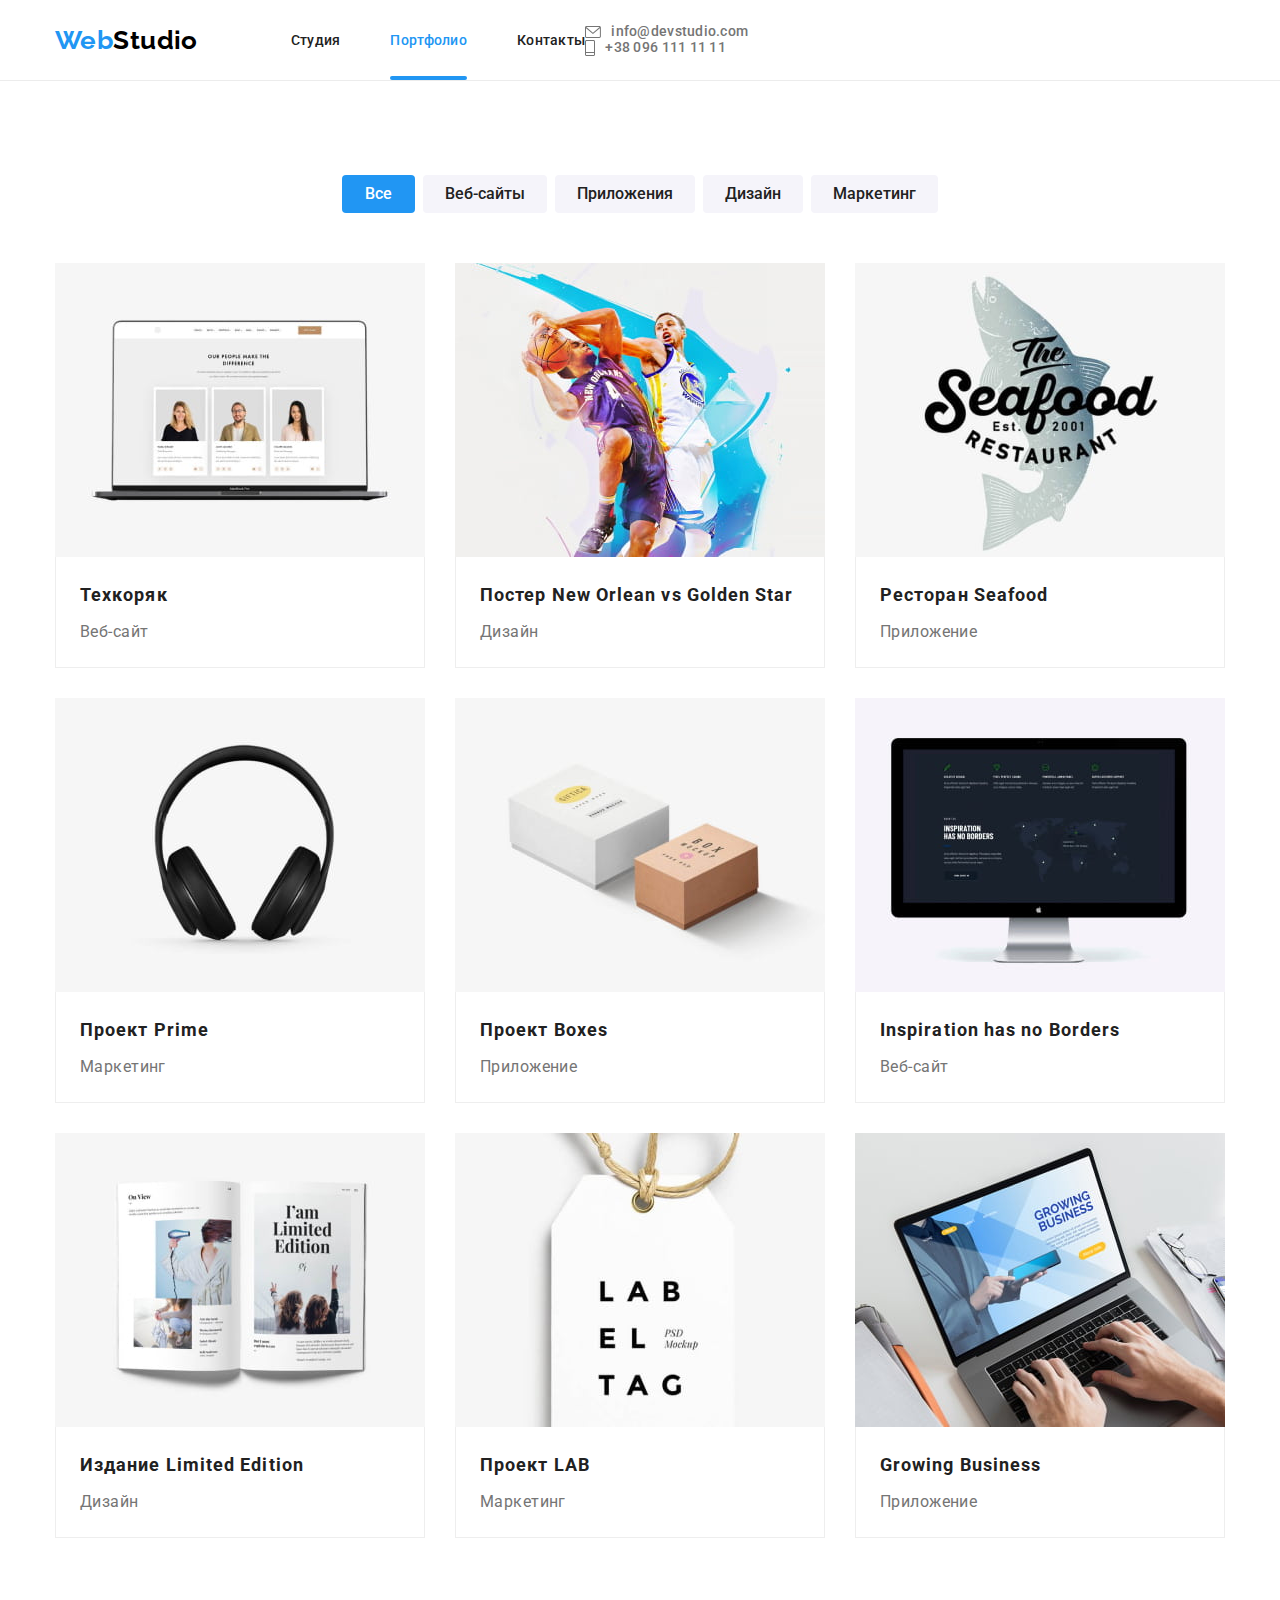
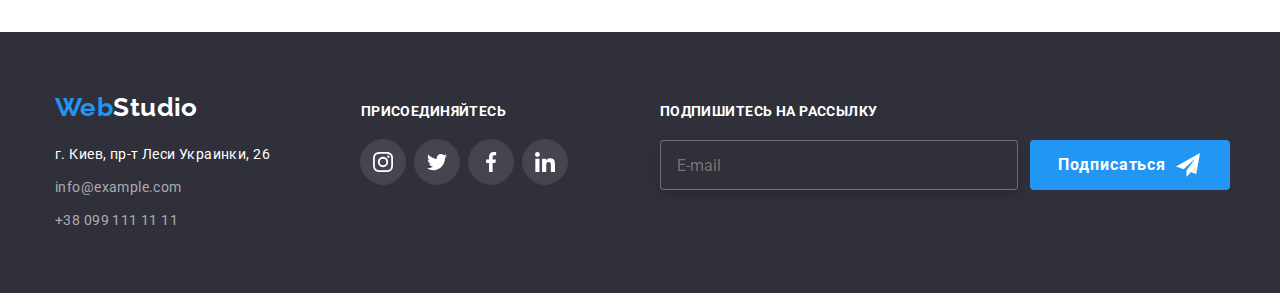
==== commit 4a82af09: "5" ====
--- a/portfolio.html
+++ b/portfolio.html
@@ -25,6 +25,11 @@
     <header class="header">
       <div class="container header__container">
         <a href="" lang="en" class="header__logo">Web<span class="header__logo--color">Studio</span></a>
+        <button class="menu-btn" type="button" data-menu-open>
+          <svg width="40" height="40">
+            <use href="./images/icon.svg#icon-menu"></use>
+          </svg>
+        </button> 
         <nav class="nav">
           <ul class="list nav__list"> 
             <li class="item nav__item">
@@ -329,5 +334,53 @@
         </div>
       </div>
     </footer>
+
+    <div class="menu-overlay" data-menu>
+      <div class="menu-container is-open">
+        <button class="menu-close-btn" type="button" data-menu-close>
+          <svg class="close-btn__icon" width="40px" height="40px">
+            <use href="./images/icon.svg#icon-menu-close"></use>
+          </svg>
+        </button>
+        <ul class="mobile-list list">
+          <li class="item mobile-list__item">
+            <a href="./index.html" class="mobile-list__link list"> Студия</a>
+          </li>
+          <li class="item mobile-list__item">
+            <a href="./portfolio.html" class="mobile-list__link list"> Портфолио</a>
+          </li>
+          <li class="item mobile-list__item">
+            <a href="" class="mobile-list__link list"> Контакты</a>
+          </li>
+        </ul>
+        <ul class="list mobile-list">
+          <li class="item  mobile-list__item">
+            <a href="mailto:info@devstudio.com" class="mobile__link--tel list">
+              +38 096 111 11 11
+            </a>
+          </li>
+          <li class="item  mobile-list__item">
+            <a href="tel:+380961111111" class="mobile__link--mail list">
+              info@devstudio.com</a>
+          </li>
+        </ul>
+        <ul class="mobile-socials list">
+          <li class="item mobile-socials__item">
+            <a href="" class="link mobile-socials__link list"> Instagram</a>
+          </li>
+          <li class="item mobile-socials__item">
+            <a href="" class="link mobile-socials__link list"> Twitter</a>
+          </li>
+          <li class="item mobile-socials__item">
+            <a href="" class="link mobile-socials__link list"> Facebook</a>
+          </li>
+          <li class="item mobile-socials__item">
+            <a href="" class="link mobile-socials__link list"> Linkedin</a>
+          </li>
+        </ul>
+      </div>
+    </div>
+    
+    <script defer src="js/menu.js"></script>
   </body>
 </html>
--- a/css/main.min.css
+++ b/css/main.min.css
@@ -1 +1 @@
-:root{--main-font: "Roboto", sans-serif;--main-text-color: #212121;--secondary-text-color: #757575;--acent-color: #2196F3;--hero-and-footer-background-color: #2F303A}.visuaaly-hidden{position:absolute;white-space:nowrap;width:1px;height:1px;overflow:hidden;border:0;padding:0;clip:rect(0 0 0 0);-webkit-clip-path:inset(50%);clip-path:inset(50%);margin:-1px}.backdrop.is-hidden{opacity:0;visibility:hidden;pointer-events:none}html{-webkit-box-sizing:border-box;box-sizing:border-box}*,::before,::after{-webkit-box-sizing:inherit;box-sizing:inherit}body{font-family:var(--main-font);letter-spacing:.03em;font-size:14px}h1,h2,h3,h4,h5,h6,p{margin:0}img{display:block}.list{list-style:none;text-decoration:none;margin:0;padding:0}.section{padding:94px 0}.container{width:1200px;margin-left:auto;margin-right:auto;padding-left:15px;padding-right:15px}.competencies,.advantage,.hero{padding:94px 0}.modal-container{width:528px;min-height:581px;position:absolute;padding:40px;background-color:#fff;border-radius:4px;-webkit-box-shadow:0px 1px 3px rgba(0,0,0,.12),0px 1px 1px rgba(0,0,0,.14),0px 2px 1px rgba(0,0,0,.2);box-shadow:0px 1px 3px rgba(0,0,0,.12),0px 1px 1px rgba(0,0,0,.14),0px 2px 1px rgba(0,0,0,.2)}.text-container{padding-top:20px;padding-right:24px;padding-bottom:20px;padding-left:24px;border:1px solid #eee;border-top:none}.text-container__title{font-weight:700;font-size:18px;line-height:2;letter-spacing:.06em;color:var(--main-text-color);margin-bottom:4px}.text-container__type{font-size:16px;line-height:1.88;color:var(--secondary-text-color)}.hero__btn{border-radius:4px;border:solid var(--acent-color);padding:10px 32px;min-width:200px;min-height:50px;text-align:center;font-family:inherit;font-weight:700;font-size:16px;line-height:1.88;letter-spacing:.06em;color:#fff;cursor:pointer;background-color:var(--acent-color)}.btn-submit{display:-webkit-inline-box;display:-ms-inline-flexbox;display:inline-flex;-webkit-box-align:center;-ms-flex-align:center;align-items:center;gap:10px;padding:10px 28px;width:200px;height:50px;font-weight:700;font-size:16px;line-height:1.875;align-items:center;text-align:center;letter-spacing:.06em;color:#fff;background-color:var(--acent-color);border:0 solid rgba(0,0,0,0);border-radius:4px;cursor:pointer}.btn-submit__icon{fill:#fff}.gallery__btn{max-width:145px;min-width:73px;min-height:38px;padding:6px 22px;font-family:inherit;font-weight:500;font-size:16px;line-height:1.62;cursor:pointer;background-color:#f5f4fa;color:#212121;border-radius:4px;border:0 solid #f5f4fa;-webkit-transition-property:color,background-color,-webkit-box-shadow;transition-property:color,background-color,-webkit-box-shadow;transition-property:color,background-color,box-shadow;transition-property:color,background-color,box-shadow,-webkit-box-shadow;-webkit-transition-duration:250ms;transition-duration:250ms;-webkit-transition-timing-function:cubic-bezier(0.4, 0, 0.2, 1);transition-timing-function:cubic-bezier(0.4, 0, 0.2, 1);-webkit-transition-delay:0s;transition-delay:0s}.gallery__btn:hover,.gallery__btn:focus{background-color:var(--acent-color);color:#fff;-webkit-box-shadow:0px 3px 1px rgba(0,0,0,.1),0px 1px 2px rgba(0,0,0,.08),0px 2px 2px rgba(0,0,0,.12);box-shadow:0px 3px 1px rgba(0,0,0,.1),0px 1px 2px rgba(0,0,0,.08),0px 2px 2px rgba(0,0,0,.12)}.gallery__btn.active-btn{background-color:var(--acent-color);color:#fff}.modal-btn{position:absolute;top:8px;right:8px;display:-webkit-box;display:-ms-flexbox;display:flex;-webkit-box-align:center;-ms-flex-align:center;align-items:center;-webkit-box-pack:center;-ms-flex-pack:center;justify-content:center;width:30px;height:30px;padding:0;border-radius:50%;border:1px solid rgba(0,0,0,.1);background-color:#fff;cursor:pointer}.modal-btn__icon{font:#000;-webkit-transition-property:fill;transition-property:fill;-webkit-transition-duration:250ms;transition-duration:250ms;-webkit-transition-timing-function:cubic-bezier(0.4, 0, 0.2, 1);transition-timing-function:cubic-bezier(0.4, 0, 0.2, 1)}.modal-btn:hover .modal-btn__icon,.modal-btn:focus .modal-btn__icon{fill:var(--acent-color)}.btn-send{display:-webkit-inline-box;display:-ms-inline-flexbox;display:inline-flex;padding:10px 52px;width:200px;-webkit-box-align:center;-ms-flex-align:center;align-items:center;-webkit-box-pack:center;-ms-flex-pack:center;justify-content:center;background-color:var(--acent-color);border-radius:4px;border:0 solid rgba(0,0,0,0);font-weight:700;font-size:16px;line-height:1.875;letter-spacing:.06em;color:#fff;-webkit-box-shadow:0px 4px 4px rgba(0,0,0,.15);box-shadow:0px 4px 4px rgba(0,0,0,.15);cursor:pointer}.header__logo{margin-right:93px;font-family:"Raleway",sans-serif;font-weight:700;font-size:26px;line-height:1.19;text-decoration:none;color:var(--acent-color)}.header__logo--color{font-family:"Raleway",sans-serif;font-weight:700;font-size:26px;line-height:1.19;color:#000}.footer__logo{display:inline-block;margin-bottom:20px}.footer__logo--color{color:#fff}.logo{margin-right:93px;font-family:"Raleway",sans-serif;font-weight:700;font-size:26px;line-height:1.19;text-decoration:none;color:var(--acent-color)}.header{padding-top:24px;padding-bottom:24px;border-bottom:1px solid #ececec}.header__container{display:-webkit-box;display:-ms-flexbox;display:flex;-webkit-box-align:center;-ms-flex-align:center;align-items:center}.nav{margin-right:auto}.nav__list{display:-webkit-box;display:-ms-flexbox;display:flex;-webkit-box-align:center;-ms-flex-align:center;align-items:center;-webkit-box-pack:center;-ms-flex-pack:center;justify-content:center}.nav__item{margin-right:50px}.nav__item:last-child{margin-right:0}.nav__link{padding-top:32px;padding-bottom:32px;-webkit-transition-property:color;transition-property:color;-webkit-transition-duration:250ms;transition-duration:250ms;-webkit-transition-timing-function:cubic-bezier(0.4, 0, 0.2, 1);transition-timing-function:cubic-bezier(0.4, 0, 0.2, 1);color:var(--main-text-color);font-weight:500;line-height:1.14;letter-spacing:.02em;text-decoration:none}.nav__link:hover,.nav__link:focus{color:var(--acent-color)}.nav__link.active{color:var(--acent-color);position:relative}.nav__link.active::after{content:"";position:absolute;bottom:0;left:0;display:block;width:100%;height:4px;background-color:var(--acent-color);border-radius:2px}.contact{display:-webkit-box;display:-ms-flexbox;display:flex;-webkit-box-align:center;-ms-flex-align:center;align-items:center;-webkit-box-pack:center;-ms-flex-pack:center;justify-content:center}.contact__mail{margin-right:50px}.contact__link{color:var(--main-text-color);font-weight:500;line-height:1.14;letter-spacing:.02em;text-decoration:none;display:-webkit-box;display:-ms-flexbox;display:flex;-webkit-box-align:center;-ms-flex-align:center;align-items:center;gap:10px;color:var(--secondary-text-color);-webkit-transition-property:color;transition-property:color;-webkit-transition-duration:250ms;transition-duration:250ms;-webkit-transition-timing-function:cubic-bezier(0.4, 0, 0.2, 1);transition-timing-function:cubic-bezier(0.4, 0, 0.2, 1)}.contact__link:hover .contact-icon,.contact__link:focus .contact-icon{fill:var(--acent-color)}.contact__link:hover,.contact__link:focus{color:var(--acent-color)}.contact-icon{fill:var(--secondary-text-color);-webkit-transition-property:fill;transition-property:fill;-webkit-transition-duration:250ms;transition-duration:250ms;-webkit-transition-timing-function:cubic-bezier(0.4, 0, 0.2, 1);transition-timing-function:cubic-bezier(0.4, 0, 0.2, 1)}.hero-section{background-color:var(--hero-and-footer-background-color);text-align:center;padding-top:200px;padding-bottom:200px;max-width:1600px;max-height:600px;margin-right:auto;margin-left:auto;background-image:-webkit-gradient(linear, left top, right top, from(rgba(47, 48, 58, 0.4)), to(rgba(47, 48, 58, 0.4))),url(../images/mainfon.jpg);background-image:linear-gradient(to right, rgba(47, 48, 58, 0.4), rgba(47, 48, 58, 0.4)),url(../images/mainfon.jpg);background-repeat:no-repeat;background-position:center;background-size:cover}.hero__title{font-weight:900;font-size:44px;line-height:1.36;letter-spacing:.06em;color:#fff;text-transform:uppercase;width:696px;margin-left:auto;margin-bottom:21px;margin-right:auto}.advantage{padding-bottom:0}.advantage-list{display:-webkit-box;display:-ms-flexbox;display:flex;gap:30px}.advantage-list__title{font-weight:700;font-size:14px;line-height:1.14;text-transform:uppercase;color:var(--main-text-color);margin-bottom:10px}.advantage-list__wrap{width:270px;height:120px;background-color:#f5f4fa;border-radius:4px;margin-bottom:30px;display:-webkit-box;display:-ms-flexbox;display:flex;-webkit-box-align:center;-ms-flex-align:center;align-items:center;-webkit-box-pack:center;-ms-flex-pack:center;justify-content:center}.advantage-list__item{width:270px}.advantage-list__text{line-height:1.71;color:var(--secondary-text-color);margin-right:30px}.advantage-list__text:last-child{margin-right:0}.advantage__icon{fill:var(--main-text-color)}.competencies__title{margin-bottom:50px;font-weight:700;font-size:36px;line-height:1.17;text-align:center;color:var(--main-text-color)}.competencies__list{display:-webkit-box;display:-ms-flexbox;display:flex;gap:30px}.competencies__text{display:-webkit-box;display:-ms-flexbox;display:flex;-webkit-box-align:center;-ms-flex-align:center;align-items:center;-webkit-box-pack:center;-ms-flex-pack:center;justify-content:center;font-weight:700;line-height:1.14;text-align:center;letter-spacing:.03em;text-transform:uppercase;color:#fff;width:100%;height:100%}.competencies__card{position:relative}.features-container{position:absolute;bottom:0;left:0;background:rgba(47,48,58,.8);width:370px;height:70px}.team-members{padding-top:94px;padding-bottom:94px;background-color:#f5f4fa}.team-members__list{display:-webkit-box;display:-ms-flexbox;display:flex;gap:30px}.team-members__title{margin-bottom:50px;font-weight:700;font-size:36px;line-height:1.17;text-align:center;color:var(--main-text-color)}.team-members__name{font-weight:500;font-size:16px;line-height:1.19;text-align:center;color:var(--main-text-color);margin-bottom:10px}.team-members__profession{margin-bottom:16px;font-size:16px;line-height:1.19;text-align:center;color:var(--secondary-text-color)}.team-box{padding-top:30px;padding-bottom:30px;background-color:#fff}.team-item{-webkit-box-shadow:0px 3px 1px rgba(0,0,0,.1),0px 1px 2px rgba(0,0,0,.08),0px 2px 2px rgba(0,0,0,.12);box-shadow:0px 3px 1px rgba(0,0,0,.1),0px 1px 2px rgba(0,0,0,.08),0px 2px 2px rgba(0,0,0,.12)}.clients{padding-top:94px;padding-bottom:94px}.clients__title{margin-bottom:50px;font-family:"Roboto";font-weight:700;font-size:36px;line-height:1.17;text-align:center;letter-spacing:.03em;color:#212121}.clients__list{display:-webkit-box;display:-ms-flexbox;display:flex;-webkit-box-align:center;-ms-flex-align:center;align-items:center;-webkit-box-pack:center;-ms-flex-pack:center;justify-content:center;gap:30px}.clients__logo{fill:#afb1b8;-webkit-transition-property:fill;transition-property:fill;-webkit-transition-duration:250ms;transition-duration:250ms;-webkit-transition-timing-function:cubic-bezier(0.4, 0, 0.2, 1);transition-timing-function:cubic-bezier(0.4, 0, 0.2, 1)}.clietns__name{display:-webkit-box;display:-ms-flexbox;display:flex;width:170px;height:92px;-webkit-box-pack:center;-ms-flex-pack:center;justify-content:center;-webkit-box-align:center;-ms-flex-align:center;align-items:center;color:#afb1b8;border:1px solid #afb1b8;border-radius:4px;-webkit-transition-property:border;transition-property:border;-webkit-transition-duration:250ms;transition-duration:250ms;-webkit-transition-timing-function:cubic-bezier(0.4, 0, 0.2, 1);transition-timing-function:cubic-bezier(0.4, 0, 0.2, 1)}.clietns__name:hover,.clietns__name:focus{border:1px solid var(--acent-color)}.clietns__name:hover .clients__logo{fill:var(--acent-color)}.clietns__name:focus .clients__logo{fill:var(--acent-color)}.footer{padding-top:60px;padding-bottom:60px;background-color:var(--hero-and-footer-background-color)}.footer-container{display:-webkit-box;display:-ms-flexbox;display:flex;-webkit-box-align:baseline;-ms-flex-align:baseline;align-items:baseline}.footer-contacts__link{display:inline-block;font-style:normal;line-height:1.71;color:rgba(255,255,255,.6);text-decoration:none;-webkit-transition-property:color;transition-property:color;-webkit-transition-duration:250ms;transition-duration:250ms;-webkit-transition-timing-function:cubic-bezier(0.4, 0, 0.2, 1);transition-timing-function:cubic-bezier(0.4, 0, 0.2, 1)}.footer-contacts__address{display:inline-block;color:#fff;font-style:normal;line-height:1.71;text-decoration:none}.footer-contacts__list .item:not(:last-child){margin-bottom:9px}.footer-contacts__link:hover,.footer-contacts__link:focus{color:var(--acent-color)}.social-networks{margin-left:70px}.social-networks__title{display:inline-block;margin-bottom:20px;font-size:14px;line-height:1.14;letter-spacing:.03em;text-transform:uppercase;color:#fff}.social-networks__list{display:-webkit-box;display:-ms-flexbox;display:flex;-webkit-box-align:center;-ms-flex-align:center;align-items:center;-webkit-box-pack:center;-ms-flex-pack:center;justify-content:center;gap:10px}.social-networks__icon{fill:#fff}.social-networks__link{display:-webkit-box;display:-ms-flexbox;display:flex;-webkit-box-align:center;-ms-flex-align:center;align-items:center;-webkit-box-pack:center;-ms-flex-pack:center;justify-content:center;width:44px;height:44px;background-color:rgba(255,255,255,.1);border-radius:50%;outline:1px solid rgba(255,255,255,.1);-webkit-transition-property:background-color;transition-property:background-color;-webkit-transition-duration:250ms;transition-duration:250ms;-webkit-transition-timing-function:cubic-bezier(0.4, 0, 0.2, 1);transition-timing-function:cubic-bezier(0.4, 0, 0.2, 1)}.social-networks__link:hover,.social-networks__link:focus{background-color:#2196f3}.input-form{display:-webkit-box;display:-ms-flexbox;display:flex;gap:12px}.input-form__lable{gap:40px}.subscribe{margin-left:93px}.subscribe__title{margin-bottom:20px;font-size:14px;line-height:1.14;letter-spacing:.03em;text-transform:uppercase;color:#fff}.input-form__email{padding-left:16px;padding-top:15px;padding-bottom:15px;width:358px;height:50px;font-size:16px;line-height:1.25;border:1px solid rgba(255,255,255,.3);border-radius:4px;background-color:#2f303a;-webkit-filter:drop-shadow(0px 4px 4px rgba(0, 0, 0, 0.15));filter:drop-shadow(0px 4px 4px rgba(0, 0, 0, 0.15))}.input-form__email:hover,.input-form__email:focus{border:1px solid var(--acent-color);outline:none;color:#fff}.backdrop{position:fixed;top:0;left:0;display:-webkit-box;display:-ms-flexbox;display:flex;-webkit-box-align:center;-ms-flex-align:center;align-items:center;-webkit-box-pack:center;-ms-flex-pack:center;justify-content:center;width:100%;height:100%;background-color:rgba(0,0,0,.2);z-index:100}.modal-form{text-align:center;-webkit-box-pack:center;-ms-flex-pack:center;justify-content:center}.modal-form__wrap{margin-bottom:20px}.modal-form__title{display:block;margin-bottom:12px;font-weight:700;font-size:20px;line-height:1.15;text-align:center;letter-spacing:.03em;color:#212121}.modal-form__name{display:block;text-align:left;margin-bottom:4px;font-size:12px;line-height:1.1666666667;letter-spacing:.01em;color:#757575}.modal-form__icon{position:absolute;bottom:11px;left:12px;-webkit-transition:fill 250ms cubic-bezier(0.4, 0, 0.2, 1);transition:fill 250ms cubic-bezier(0.4, 0, 0.2, 1)}.modal-form__label{position:relative;display:block;margin-bottom:10px}.modal-form__label:last-child{margin-bottom:0}.modal-form__input{width:100%;border-radius:4px;border:1px solid rgba(33,33,33,.2);padding-top:11px;padding-bottom:11px;padding-left:35px;-webkit-transition:border 250ms cubic-bezier(0.4, 0, 0.2, 1);transition:border 250ms cubic-bezier(0.4, 0, 0.2, 1);cursor:pointer}.modal-form__input:focus,.modal-form__input:hover{border:1px solid var(--acent-color);outline:none}.modal-form__input:hover+.modal-form__icon,.modal-form__input:focus+.modal-form__icon{fill:var(--acent-color)}.modal-form__textarea{width:100%;height:120px;border-radius:4px;border:1px solid rgba(33,33,33,.2);padding:12px 16px;font-size:12px;line-height:14px;letter-spacing:.01em;color:rgba(117,117,117,.5);resize:none;-webkit-transition:border 250ms cubic-bezier(0.4, 0, 0.2, 1);transition:border 250ms cubic-bezier(0.4, 0, 0.2, 1)}.modal-form__textarea:hover,.modal-form__textarea:focus{border:1px solid var(--acent-color);outline:none}.label-agreement{display:-webkit-box;display:-ms-flexbox;display:flex;-webkit-box-align:center;-ms-flex-align:center;align-items:center;-webkit-box-pack:center;-ms-flex-pack:center;justify-content:center;margin-bottom:30px;gap:7px}.label-agreement__text{font-size:14px;line-height:1.7142857143;letter-spacing:.03em;color:#757575;-webkit-user-select:none;-moz-user-select:none;-ms-user-select:none;user-select:none;text-underline-position:under}.label-agreement__text--link{color:var(--acent-color)}.label-agreement__check:checked+.label-agreement__register .icon-uncheck{opacity:0}.label-agreement__check:checked+.label-agreement__register .icon-check{opacity:1}.icon-check{opacity:0;-webkit-transition:opasity 2000ms cubic-bezier(0.4, 0, 0.2, 1);transition:opasity 2000ms cubic-bezier(0.4, 0, 0.2, 1)}.gallery__list{display:-webkit-box;display:-ms-flexbox;display:flex;gap:8px;margin-bottom:50px;-webkit-box-pack:center;-ms-flex-pack:center;justify-content:center}.text-portfolio{font-size:16px;line-height:1.88;color:var(--secondary-text-color)}.exampel{display:-webkit-box;display:-ms-flexbox;display:flex;-ms-flex-wrap:wrap;flex-wrap:wrap;gap:30px}.exampel__item{-webkit-transition:-webkit-box-shadow 250ms cubic-bezier(0.4, 0, 0.2, 1);transition:-webkit-box-shadow 250ms cubic-bezier(0.4, 0, 0.2, 1);transition:box-shadow 250ms cubic-bezier(0.4, 0, 0.2, 1);transition:box-shadow 250ms cubic-bezier(0.4, 0, 0.2, 1), -webkit-box-shadow 250ms cubic-bezier(0.4, 0, 0.2, 1)}.exampel__item:hover,.exampel__item:focus{-webkit-box-shadow:0px 1px 1px rgba(0,0,0,.12),0px 4px 4px rgba(0,0,0,.06),1px 4px 6px rgba(0,0,0,.16);box-shadow:0px 1px 1px rgba(0,0,0,.12),0px 4px 4px rgba(0,0,0,.06),1px 4px 6px rgba(0,0,0,.16)}.exampel__item:hover .overlay-portfolio{-webkit-transform:translateY(0%);transform:translateY(0%)}.socials{display:-webkit-box;display:-ms-flexbox;display:flex;-webkit-box-align:center;-ms-flex-align:center;align-items:center;-webkit-box-pack:center;-ms-flex-pack:center;justify-content:center;gap:10px}.socials__link{display:-webkit-box;display:-ms-flexbox;display:flex;-webkit-box-align:center;-ms-flex-align:center;align-items:center;-webkit-box-pack:center;-ms-flex-pack:center;justify-content:center;width:44px;height:44px;background-color:#fff;border-radius:50%;outline:1px solid #fff;-webkit-transition:background-color 250ms cubic-bezier(0.4, 0, 0.2, 1);transition:background-color 250ms cubic-bezier(0.4, 0, 0.2, 1)}.socials__link:hover,.socials__link:focus{background-color:#2196f3}.socials__link:hover .socials__icon,.socials__link:focus .socials__icon{fill:#fff}.socials__icon{fill:#afb1b8;-webkit-transition:fill 250ms cubic-bezier(0.4, 0, 0.2, 1);transition:fill 250ms cubic-bezier(0.4, 0, 0.2, 1)}.overlay{position:relative;overflow:hidden}.overlay-portfolio{background-color:rgba(33,150,243,.9);position:absolute;top:0;left:0;width:100%;height:100%;padding:63px 24px;-webkit-transform:translateY(100%);transform:translateY(100%);display:-webkit-box;display:-ms-flexbox;display:flex;-webkit-box-align:center;-ms-flex-align:center;align-items:center;-webkit-box-pack:center;-ms-flex-pack:center;justify-content:center;-webkit-transition:-webkit-transform 250ms cubic-bezier(0.4, 0, 0.2, 1);transition:-webkit-transform 250ms cubic-bezier(0.4, 0, 0.2, 1);transition:transform 250ms cubic-bezier(0.4, 0, 0.2, 1);transition:transform 250ms cubic-bezier(0.4, 0, 0.2, 1), -webkit-transform 250ms cubic-bezier(0.4, 0, 0.2, 1)}.overlay-portfolio__text{font-size:18px;line-height:1.56;letter-spacing:.03em;color:#fff}/*# sourceMappingURL=main.min.css.map */+:root{--main-font: "Roboto", sans-serif;--main-text-color: #212121;--secondary-text-color: #757575;--acent-color: #2196F3;--hero-and-footer-background-color: #2F303A}.visuaaly-hidden{position:absolute;white-space:nowrap;width:1px;height:1px;overflow:hidden;border:0;padding:0;clip:rect(0 0 0 0);-webkit-clip-path:inset(50%);clip-path:inset(50%);margin:-1px}.backdrop.is-hidden{opacity:0;visibility:hidden;pointer-events:none}html{-webkit-box-sizing:border-box;box-sizing:border-box}*,::before,::after{-webkit-box-sizing:inherit;box-sizing:inherit}body{font-family:var(--main-font);letter-spacing:.03em;font-size:14px}h1,h2,h3,h4,h5,h6,p{margin:0}img{display:block}.list{list-style:none;text-decoration:none;margin:0;padding:0}.section{padding:94px 0}.container{margin-left:auto;margin-right:auto;padding-left:15px;padding-right:15px}@media screen and (min-width: 480px){.container{width:480px}}@media screen and (min-width: 768px){.container{width:768px}}@media screen and (min-width: 1200px){.container{width:1200px}}.competencies,.advantage,.hero{padding:94px 0}.modal-container{width:528px;min-height:581px;position:absolute;padding:40px;background-color:#fff;border-radius:4px;-webkit-box-shadow:0px 1px 3px rgba(0,0,0,.12),0px 1px 1px rgba(0,0,0,.14),0px 2px 1px rgba(0,0,0,.2);box-shadow:0px 1px 3px rgba(0,0,0,.12),0px 1px 1px rgba(0,0,0,.14),0px 2px 1px rgba(0,0,0,.2)}.text-container{padding-top:20px;padding-right:24px;padding-bottom:20px;padding-left:24px;border:1px solid #eee;border-top:none}.text-container__title{font-weight:700;font-size:18px;line-height:2;letter-spacing:.06em;color:var(--main-text-color);margin-bottom:4px}.text-container__type{font-size:16px;line-height:1.88;color:var(--secondary-text-color)}.hero__btn{border-radius:4px;border:solid var(--acent-color);padding:10px 32px;min-width:200px;min-height:50px;text-align:center;font-family:inherit;font-weight:700;font-size:16px;line-height:1.88;letter-spacing:.06em;color:#fff;cursor:pointer;background-color:var(--acent-color)}.btn-submit{display:-webkit-inline-box;display:-ms-inline-flexbox;display:inline-flex;-webkit-box-align:center;-ms-flex-align:center;align-items:center;gap:10px;padding:10px 28px;width:200px;height:50px;font-weight:700;font-size:16px;line-height:1.875;align-items:center;text-align:center;letter-spacing:.06em;color:#fff;background-color:var(--acent-color);border:0 solid rgba(0,0,0,0);border-radius:4px;cursor:pointer}.btn-submit__icon{fill:#fff}.gallery__btn{max-width:145px;min-width:73px;min-height:38px;padding:6px 22px;font-family:inherit;font-weight:500;font-size:16px;line-height:1.62;cursor:pointer;background-color:#f5f4fa;color:#212121;border-radius:4px;border:0 solid #f5f4fa;-webkit-transition-property:color,background-color,-webkit-box-shadow;transition-property:color,background-color,-webkit-box-shadow;transition-property:color,background-color,box-shadow;transition-property:color,background-color,box-shadow,-webkit-box-shadow;-webkit-transition-duration:250ms;transition-duration:250ms;-webkit-transition-timing-function:cubic-bezier(0.4, 0, 0.2, 1);transition-timing-function:cubic-bezier(0.4, 0, 0.2, 1);-webkit-transition-delay:0s;transition-delay:0s}.gallery__btn:hover,.gallery__btn:focus{background-color:var(--acent-color);color:#fff;-webkit-box-shadow:0px 3px 1px rgba(0,0,0,.1),0px 1px 2px rgba(0,0,0,.08),0px 2px 2px rgba(0,0,0,.12);box-shadow:0px 3px 1px rgba(0,0,0,.1),0px 1px 2px rgba(0,0,0,.08),0px 2px 2px rgba(0,0,0,.12)}.gallery__btn.active-btn{background-color:var(--acent-color);color:#fff}.modal-btn{position:absolute;top:8px;right:8px;display:-webkit-box;display:-ms-flexbox;display:flex;-webkit-box-align:center;-ms-flex-align:center;align-items:center;-webkit-box-pack:center;-ms-flex-pack:center;justify-content:center;width:30px;height:30px;padding:0;border-radius:50%;border:1px solid rgba(0,0,0,.1);background-color:#fff;cursor:pointer}.modal-btn__icon{font:#000;-webkit-transition-property:fill;transition-property:fill;-webkit-transition-duration:250ms;transition-duration:250ms;-webkit-transition-timing-function:cubic-bezier(0.4, 0, 0.2, 1);transition-timing-function:cubic-bezier(0.4, 0, 0.2, 1)}.modal-btn:hover .modal-btn__icon,.modal-btn:focus .modal-btn__icon{fill:var(--acent-color)}.btn-send{display:-webkit-inline-box;display:-ms-inline-flexbox;display:inline-flex;padding:10px 52px;width:200px;-webkit-box-align:center;-ms-flex-align:center;align-items:center;-webkit-box-pack:center;-ms-flex-pack:center;justify-content:center;background-color:var(--acent-color);border-radius:4px;border:0 solid rgba(0,0,0,0);font-weight:700;font-size:16px;line-height:1.875;letter-spacing:.06em;color:#fff;-webkit-box-shadow:0px 4px 4px rgba(0,0,0,.15);box-shadow:0px 4px 4px rgba(0,0,0,.15);cursor:pointer}.header__logo{margin-right:93px;font-family:"Raleway",sans-serif;font-weight:700;font-size:26px;line-height:1.19;text-decoration:none;color:var(--acent-color)}.header__logo--color{font-family:"Raleway",sans-serif;font-weight:700;font-size:26px;line-height:1.19;color:#000}.footer__logo{display:inline-block;margin-bottom:20px}.footer__logo--color{color:#fff}.logo{margin-right:93px;font-family:"Raleway",sans-serif;font-weight:700;font-size:26px;line-height:1.19;text-decoration:none;color:var(--acent-color)}.menu-btn{margin-left:auto;display:-webkit-inline-box;display:-ms-inline-flexbox;display:inline-flex;-webkit-box-align:center;-ms-flex-align:center;align-items:center;-webkit-box-pack:center;-ms-flex-pack:center;justify-content:center;width:40px;height:40px;padding:0;background-color:rgba(0,0,0,0);border:none;cursor:pointer}@media screen and (min-width: 768px){.menu-btn{display:none}}.menu-overlay{position:fixed;top:0;left:0;z-index:100;width:100%;height:100%;background-color:#fff;-webkit-box-shadow:0px 4px 8px rgba(0,0,0,.04),0px 2px 4px rgba(0,0,0,.08),0px 1px 3px rgba(0,0,0,.16);box-shadow:0px 4px 8px rgba(0,0,0,.04),0px 2px 4px rgba(0,0,0,.08),0px 1px 3px rgba(0,0,0,.16);opacity:0;pointer-events:none;visibility:hidden}.menu-overlay.is-open{opacity:1;pointer-events:initial;visibility:visible}@media screen and (min-width: 768px){.menu-overlay{display:none}}.menu-container{display:-webkit-box;display:-ms-flexbox;display:flex;-webkit-box-orient:vertical;-webkit-box-direction:normal;-ms-flex-direction:column;flex-direction:column;max-width:480px;height:100%;background-color:#fff;padding:48px 40px;-webkit-transform:translateX(100%);transform:translateX(100%)}.menu-overlay.is-open .menu-container{-webkit-transform:translateX(0);transform:translateX(0)}.mobile-list__item{margin-bottom:32px}.mobile-list__link{font-weight:500;font-size:40px;line-height:1.18;letter-spacing:.02em;color:#212121}.mobile-list__link:hover,.mobile-list__link:focus{color:var(--acent-color)}.mobile__link--tel{font-weight:500;font-size:34px;line-height:1.18;letter-spacing:.02em;padding-bottom:32px;color:var(--acent-color)}.mobile__link--mail{font-weight:500;font-size:24px;line-height:1.17;letter-spacing:.02em;color:#757575}.mobile-list:first-child{margin-bottom:auto}.mobile-list:nth-child(2){margin-bottom:64px}.mobile-socials{display:-webkit-box;display:-ms-flexbox;display:flex;-ms-flex-wrap:wrap;flex-wrap:wrap;gap:10px}.mobile-socials__link{font-weight:500;font-size:18px;line-height:1.22;letter-spacing:.02em;color:var(--acent-color);padding-right:10px}.mobile-socials__item:not(:last-child) .mobile-socials__link{border-right:1px solid rgba(33,33,33,.2)}.menu-close-btn{position:absolute;top:10px;right:15px;display:-webkit-box;display:-ms-flexbox;display:flex;-webkit-box-align:center;-ms-flex-align:center;align-items:center;-webkit-box-pack:center;-ms-flex-pack:center;justify-content:center;width:40px;height:40px;padding:0;border:none;background-color:#fff;cursor:pointer}.close-btn__icon:hover,.close-btn__icon:focus{fill:var(--acent-color)}.header{padding-top:24px;padding-bottom:24px;border-bottom:1px solid #ececec}.header__container{display:-webkit-box;display:-ms-flexbox;display:flex;-webkit-box-align:center;-ms-flex-align:center;align-items:center}@media screen and (max-width: 767px){.nav{display:none}}.nav__list{display:-webkit-box;display:-ms-flexbox;display:flex;-webkit-box-align:center;-ms-flex-align:center;align-items:center;-webkit-box-pack:center;-ms-flex-pack:center;justify-content:center}.nav__item{margin-right:50px}.nav__item:last-child{margin-right:0}.nav__link{padding-top:32px;padding-bottom:32px;-webkit-transition-property:color;transition-property:color;-webkit-transition-duration:250ms;transition-duration:250ms;-webkit-transition-timing-function:cubic-bezier(0.4, 0, 0.2, 1);transition-timing-function:cubic-bezier(0.4, 0, 0.2, 1);color:var(--main-text-color);font-weight:500;line-height:1.14;letter-spacing:.02em;text-decoration:none}.nav__link:hover,.nav__link:focus{color:var(--acent-color)}.nav__link.active{color:var(--acent-color);position:relative}.nav__link.active::after{content:"";position:absolute;bottom:0;left:0;display:block;width:100%;height:4px;background-color:var(--acent-color);border-radius:2px}@media screen and (max-width: 767px){.contact{display:none}}.contact__mail{margin-right:50px}.contact__link{color:var(--main-text-color);font-weight:500;line-height:1.14;letter-spacing:.02em;text-decoration:none;display:-webkit-box;display:-ms-flexbox;display:flex;-webkit-box-align:center;-ms-flex-align:center;align-items:center;gap:10px;color:var(--secondary-text-color);-webkit-transition-property:color;transition-property:color;-webkit-transition-duration:250ms;transition-duration:250ms;-webkit-transition-timing-function:cubic-bezier(0.4, 0, 0.2, 1);transition-timing-function:cubic-bezier(0.4, 0, 0.2, 1)}.contact__link:hover .contact-icon,.contact__link:focus .contact-icon{fill:var(--acent-color)}.contact__link:hover,.contact__link:focus{color:var(--acent-color)}.contact-icon{fill:var(--secondary-text-color);-webkit-transition-property:fill;transition-property:fill;-webkit-transition-duration:250ms;transition-duration:250ms;-webkit-transition-timing-function:cubic-bezier(0.4, 0, 0.2, 1);transition-timing-function:cubic-bezier(0.4, 0, 0.2, 1)}.hero-section{background-color:var(--hero-and-footer-background-color);max-width:480px;height:400px;margin-right:auto;margin-left:auto;padding-top:118px;padding-bottom:118px;text-align:center;background-image:-webkit-gradient(linear, left top, right top, from(rgba(47, 48, 58, 0.4)), to(rgba(47, 48, 58, 0.4))),url(../images/mainfon.jpg);background-image:linear-gradient(to right, rgba(47, 48, 58, 0.4), rgba(47, 48, 58, 0.4)),url(../images/mainfon.jpg);background-repeat:no-repeat;background-position:center;background-size:cover}@media screen and (min-width: 768px){.hero-section{max-width:768px}}@media screen and (min-width: 1200px){.hero-section{max-width:1600px;height:600px;padding-top:209px;padding-bottom:200px}}.hero__title{color:#fff;font-weight:900;font-size:26px;line-height:1.62;letter-spacing:.06em;text-transform:uppercase;margin-left:auto;margin-right:auto;margin-bottom:30px}@media screen and (min-width: 1200px){.hero__title{font-size:44px;line-height:1.36;width:696px}}.advantage{padding-bottom:0}@media screen and (min-width: 768px){.advantage-list{display:-webkit-box;display:-ms-flexbox;display:flex;-ms-flex-wrap:wrap;flex-wrap:wrap;gap:30px}}@media screen and (min-width: 1200px){.advantage-list{display:-webkit-box;display:-ms-flexbox;display:flex;-ms-flex-wrap:nowrap;flex-wrap:nowrap;gap:30px}}.advantage-list__title{font-weight:700;font-size:14px;line-height:1.14;text-transform:uppercase;color:var(--main-text-color);margin-bottom:10px}@media screen and (max-width: 480px){.advantage-list__title{text-align:center}}.advantage-list__wrap{height:120px;background-color:#f5f4fa;border-radius:4px;margin-bottom:30px;display:-webkit-box;display:-ms-flexbox;display:flex;-webkit-box-align:center;-ms-flex-align:center;align-items:center;-webkit-box-pack:center;-ms-flex-pack:center;justify-content:center}.advantage-list__item{padding-bottom:60px}@media screen and (min-width: 480px){.advantage-list__item{max-width:480px}}@media screen and (min-width: 768px){.advantage-list__item{max-width:354px;-ms-flex-preferred-size:50%;flex-basis:50%}}@media screen and (min-width: 1200px){.advantage-list__item{max-width:270px}}.advantage-list__text{line-height:1.71;color:var(--secondary-text-color);margin-right:30px}.advantage-list__text:last-child{margin-right:0}.advantage__icon{fill:var(--main-text-color)}@media screen and (max-width: 1199px){.competencies-container{display:none}}.competencies__title{margin-bottom:50px;font-weight:700;font-size:36px;line-height:1.17;text-align:center;color:var(--main-text-color)}.competencies__list{display:-webkit-box;display:-ms-flexbox;display:flex;gap:30px}.competencies__text{display:-webkit-box;display:-ms-flexbox;display:flex;-webkit-box-align:center;-ms-flex-align:center;align-items:center;-webkit-box-pack:center;-ms-flex-pack:center;justify-content:center;font-weight:700;line-height:1.14;text-align:center;letter-spacing:.03em;text-transform:uppercase;color:#fff;width:100%;height:100%}.competencies__card{position:relative}.features-container{position:absolute;bottom:0;left:0;background:rgba(47,48,58,.8);width:370px;height:70px}.team-members{padding-top:94px;padding-bottom:94px;background-color:#f5f4fa}.team-members__list{text-align:center;-webkit-box-pack:center;-ms-flex-pack:center;justify-content:center;gap:30px}@media screen and (min-width: 768px){.team-members__list{display:-webkit-box;display:-ms-flexbox;display:flex;-ms-flex-wrap:wrap;flex-wrap:wrap}}.team-members__title{margin-bottom:50px;font-weight:700;font-size:36px;line-height:1.17;text-align:center;color:var(--main-text-color)}.team-members__name{font-weight:500;font-size:16px;line-height:1.19;text-align:center;color:var(--main-text-color);margin-bottom:10px}.team-members__profession{margin-bottom:16px;font-size:16px;line-height:1.19;text-align:center;color:var(--secondary-text-color)}.team-box{padding-top:30px;padding-bottom:30px;background-color:#fff}.team-members__card{margin-bottom:30px;-webkit-box-shadow:0px 3px 1px rgba(0,0,0,.1),0px 1px 2px rgba(0,0,0,.08),0px 2px 2px rgba(0,0,0,.12);box-shadow:0px 3px 1px rgba(0,0,0,.1),0px 1px 2px rgba(0,0,0,.08),0px 2px 2px rgba(0,0,0,.12)}.clients{padding-top:94px;padding-bottom:94px}.clients__title{margin-bottom:30px;font-family:"Roboto";font-weight:700;font-size:28px;line-height:1.17;text-align:center;letter-spacing:.03em;color:#212121}@media screen and (min-width: 768px){.clients__title{font-size:28px;line-height:1.17}}@media screen and (min-width: 1200px){.clients__title{margin-bottom:50px}}.clients__logo{fill:#afb1b8;-webkit-transition-property:fill;transition-property:fill;-webkit-transition-duration:250ms;transition-duration:250ms;-webkit-transition-timing-function:cubic-bezier(0.4, 0, 0.2, 1);transition-timing-function:cubic-bezier(0.4, 0, 0.2, 1)}.clients__list{display:-webkit-box;display:-ms-flexbox;display:flex;-webkit-box-align:center;-ms-flex-align:center;align-items:center;-webkit-box-pack:center;-ms-flex-pack:center;justify-content:center;-ms-flex-wrap:wrap;flex-wrap:wrap;gap:30px}@media screen and (min-width: 1200px){.clients__list{-ms-flex-wrap:nowrap;flex-wrap:nowrap}}.clietns__name{display:-webkit-box;display:-ms-flexbox;display:flex;width:210px;height:92px;-webkit-box-pack:center;-ms-flex-pack:center;justify-content:center;-webkit-box-align:center;-ms-flex-align:center;align-items:center;color:#afb1b8;border:1px solid #afb1b8;border-radius:4px;-webkit-transition-property:border;transition-property:border;-webkit-transition-duration:250ms;transition-duration:250ms;-webkit-transition-timing-function:cubic-bezier(0.4, 0, 0.2, 1);transition-timing-function:cubic-bezier(0.4, 0, 0.2, 1)}@media screen and (min-width: 768px){.clietns__name{width:226px}}@media screen and (min-width: 1200px){.clietns__name{width:170px}}.clietns__name:hover,.clietns__name:focus{border:1px solid var(--acent-color)}.clietns__name:hover .clients__logo{fill:var(--acent-color)}.clietns__name:focus .clients__logo{fill:var(--acent-color)}.footer{padding-top:60px;padding-bottom:60px;background-color:var(--hero-and-footer-background-color)}.footer-container{display:-webkit-box;display:-ms-flexbox;display:flex;-webkit-box-align:baseline;-ms-flex-align:baseline;align-items:baseline}.footer-contacts__link{display:inline-block;font-style:normal;line-height:1.71;color:rgba(255,255,255,.6);text-decoration:none;-webkit-transition-property:color;transition-property:color;-webkit-transition-duration:250ms;transition-duration:250ms;-webkit-transition-timing-function:cubic-bezier(0.4, 0, 0.2, 1);transition-timing-function:cubic-bezier(0.4, 0, 0.2, 1)}.footer-contacts__address{display:inline-block;color:#fff;font-style:normal;line-height:1.71;text-decoration:none}.footer-contacts__list .item:not(:last-child){margin-bottom:9px}.footer-contacts__link:hover,.footer-contacts__link:focus{color:var(--acent-color)}.social-networks{margin-left:70px}.social-networks__title{display:inline-block;margin-bottom:20px;font-size:14px;line-height:1.14;letter-spacing:.03em;text-transform:uppercase;color:#fff}.social-networks__list{display:-webkit-box;display:-ms-flexbox;display:flex;-webkit-box-align:center;-ms-flex-align:center;align-items:center;-webkit-box-pack:center;-ms-flex-pack:center;justify-content:center;gap:10px}.social-networks__icon{fill:#fff}.social-networks__link{display:-webkit-box;display:-ms-flexbox;display:flex;-webkit-box-align:center;-ms-flex-align:center;align-items:center;-webkit-box-pack:center;-ms-flex-pack:center;justify-content:center;width:44px;height:44px;background-color:rgba(255,255,255,.1);border-radius:50%;outline:1px solid rgba(255,255,255,.1);-webkit-transition-property:background-color;transition-property:background-color;-webkit-transition-duration:250ms;transition-duration:250ms;-webkit-transition-timing-function:cubic-bezier(0.4, 0, 0.2, 1);transition-timing-function:cubic-bezier(0.4, 0, 0.2, 1)}.social-networks__link:hover,.social-networks__link:focus{background-color:#2196f3}.input-form{display:-webkit-box;display:-ms-flexbox;display:flex;gap:12px}.input-form__lable{gap:40px}.subscribe{margin-left:93px}.subscribe__title{margin-bottom:20px;font-size:14px;line-height:1.14;letter-spacing:.03em;text-transform:uppercase;color:#fff}.input-form__email{padding-left:16px;padding-top:15px;padding-bottom:15px;width:358px;height:50px;font-size:16px;line-height:1.25;border:1px solid rgba(255,255,255,.3);border-radius:4px;background-color:#2f303a;-webkit-filter:drop-shadow(0px 4px 4px rgba(0, 0, 0, 0.15));filter:drop-shadow(0px 4px 4px rgba(0, 0, 0, 0.15))}.input-form__email:hover,.input-form__email:focus{border:1px solid var(--acent-color);outline:none;color:#fff}.backdrop{position:fixed;top:0;left:0;display:-webkit-box;display:-ms-flexbox;display:flex;-webkit-box-align:center;-ms-flex-align:center;align-items:center;-webkit-box-pack:center;-ms-flex-pack:center;justify-content:center;width:100%;height:100%;background-color:rgba(0,0,0,.2);z-index:100}.modal-form{text-align:center;-webkit-box-pack:center;-ms-flex-pack:center;justify-content:center}.modal-form__wrap{margin-bottom:20px}.modal-form__title{display:block;margin-bottom:12px;font-weight:700;font-size:20px;line-height:1.15;text-align:center;letter-spacing:.03em;color:#212121}.modal-form__name{display:block;text-align:left;margin-bottom:4px;font-size:12px;line-height:1.1666666667;letter-spacing:.01em;color:#757575}.modal-form__icon{position:absolute;bottom:11px;left:12px;-webkit-transition:fill 250ms cubic-bezier(0.4, 0, 0.2, 1);transition:fill 250ms cubic-bezier(0.4, 0, 0.2, 1)}.modal-form__label{position:relative;display:block;margin-bottom:10px}.modal-form__label:last-child{margin-bottom:0}.modal-form__input{width:100%;border-radius:4px;border:1px solid rgba(33,33,33,.2);padding-top:11px;padding-bottom:11px;padding-left:35px;-webkit-transition:border 250ms cubic-bezier(0.4, 0, 0.2, 1);transition:border 250ms cubic-bezier(0.4, 0, 0.2, 1);cursor:pointer}.modal-form__input:focus,.modal-form__input:hover{border:1px solid var(--acent-color);outline:none}.modal-form__input:hover+.modal-form__icon,.modal-form__input:focus+.modal-form__icon{fill:var(--acent-color)}.modal-form__textarea{width:100%;height:120px;border-radius:4px;border:1px solid rgba(33,33,33,.2);padding:12px 16px;font-size:12px;line-height:14px;letter-spacing:.01em;color:rgba(117,117,117,.5);resize:none;-webkit-transition:border 250ms cubic-bezier(0.4, 0, 0.2, 1);transition:border 250ms cubic-bezier(0.4, 0, 0.2, 1)}.modal-form__textarea:hover,.modal-form__textarea:focus{border:1px solid var(--acent-color);outline:none}.label-agreement{display:-webkit-box;display:-ms-flexbox;display:flex;-webkit-box-align:center;-ms-flex-align:center;align-items:center;-webkit-box-pack:center;-ms-flex-pack:center;justify-content:center;margin-bottom:30px;gap:7px}.label-agreement__text{font-size:14px;line-height:1.7142857143;letter-spacing:.03em;color:#757575;-webkit-user-select:none;-moz-user-select:none;-ms-user-select:none;user-select:none;text-underline-position:under}.label-agreement__text--link{color:var(--acent-color)}.label-agreement__check:checked+.label-agreement__register .icon-uncheck{opacity:0}.label-agreement__check:checked+.label-agreement__register .icon-check{opacity:1}.icon-check{opacity:0;-webkit-transition:opasity 2000ms cubic-bezier(0.4, 0, 0.2, 1);transition:opasity 2000ms cubic-bezier(0.4, 0, 0.2, 1)}.gallery__list{display:-webkit-box;display:-ms-flexbox;display:flex;gap:8px;margin-bottom:50px;-webkit-box-pack:center;-ms-flex-pack:center;justify-content:center}.text-portfolio{font-size:16px;line-height:1.88;color:var(--secondary-text-color)}.exampel{display:-webkit-box;display:-ms-flexbox;display:flex;-ms-flex-wrap:wrap;flex-wrap:wrap;gap:30px}.exampel__item{-webkit-transition:-webkit-box-shadow 250ms cubic-bezier(0.4, 0, 0.2, 1);transition:-webkit-box-shadow 250ms cubic-bezier(0.4, 0, 0.2, 1);transition:box-shadow 250ms cubic-bezier(0.4, 0, 0.2, 1);transition:box-shadow 250ms cubic-bezier(0.4, 0, 0.2, 1), -webkit-box-shadow 250ms cubic-bezier(0.4, 0, 0.2, 1)}.exampel__item:hover,.exampel__item:focus{-webkit-box-shadow:0px 1px 1px rgba(0,0,0,.12),0px 4px 4px rgba(0,0,0,.06),1px 4px 6px rgba(0,0,0,.16);box-shadow:0px 1px 1px rgba(0,0,0,.12),0px 4px 4px rgba(0,0,0,.06),1px 4px 6px rgba(0,0,0,.16)}.exampel__item:hover .overlay-portfolio{-webkit-transform:translateY(0%);transform:translateY(0%)}.socials{display:-webkit-box;display:-ms-flexbox;display:flex;-webkit-box-align:center;-ms-flex-align:center;align-items:center;-webkit-box-pack:center;-ms-flex-pack:center;justify-content:center;gap:10px;max-width:480px}.socials__link{display:-webkit-box;display:-ms-flexbox;display:flex;-webkit-box-align:center;-ms-flex-align:center;align-items:center;-webkit-box-pack:center;-ms-flex-pack:center;justify-content:center;width:44px;height:44px;background-color:#fff;border-radius:50%;outline:1px solid #fff;-webkit-transition:background-color 250ms cubic-bezier(0.4, 0, 0.2, 1);transition:background-color 250ms cubic-bezier(0.4, 0, 0.2, 1)}.socials__link:hover,.socials__link:focus{background-color:#2196f3}.socials__link:hover .socials__icon,.socials__link:focus .socials__icon{fill:#fff}.socials__icon{fill:#afb1b8;-webkit-transition:fill 250ms cubic-bezier(0.4, 0, 0.2, 1);transition:fill 250ms cubic-bezier(0.4, 0, 0.2, 1)}.overlay{position:relative;overflow:hidden}.overlay-portfolio{background-color:rgba(33,150,243,.9);position:absolute;top:0;left:0;width:100%;height:100%;padding:63px 24px;-webkit-transform:translateY(100%);transform:translateY(100%);display:-webkit-box;display:-ms-flexbox;display:flex;-webkit-box-align:center;-ms-flex-align:center;align-items:center;-webkit-box-pack:center;-ms-flex-pack:center;justify-content:center;-webkit-transition:-webkit-transform 250ms cubic-bezier(0.4, 0, 0.2, 1);transition:-webkit-transform 250ms cubic-bezier(0.4, 0, 0.2, 1);transition:transform 250ms cubic-bezier(0.4, 0, 0.2, 1);transition:transform 250ms cubic-bezier(0.4, 0, 0.2, 1), -webkit-transform 250ms cubic-bezier(0.4, 0, 0.2, 1)}.overlay-portfolio__text{font-size:18px;line-height:1.56;letter-spacing:.03em;color:#fff}/*# sourceMappingURL=main.min.css.map */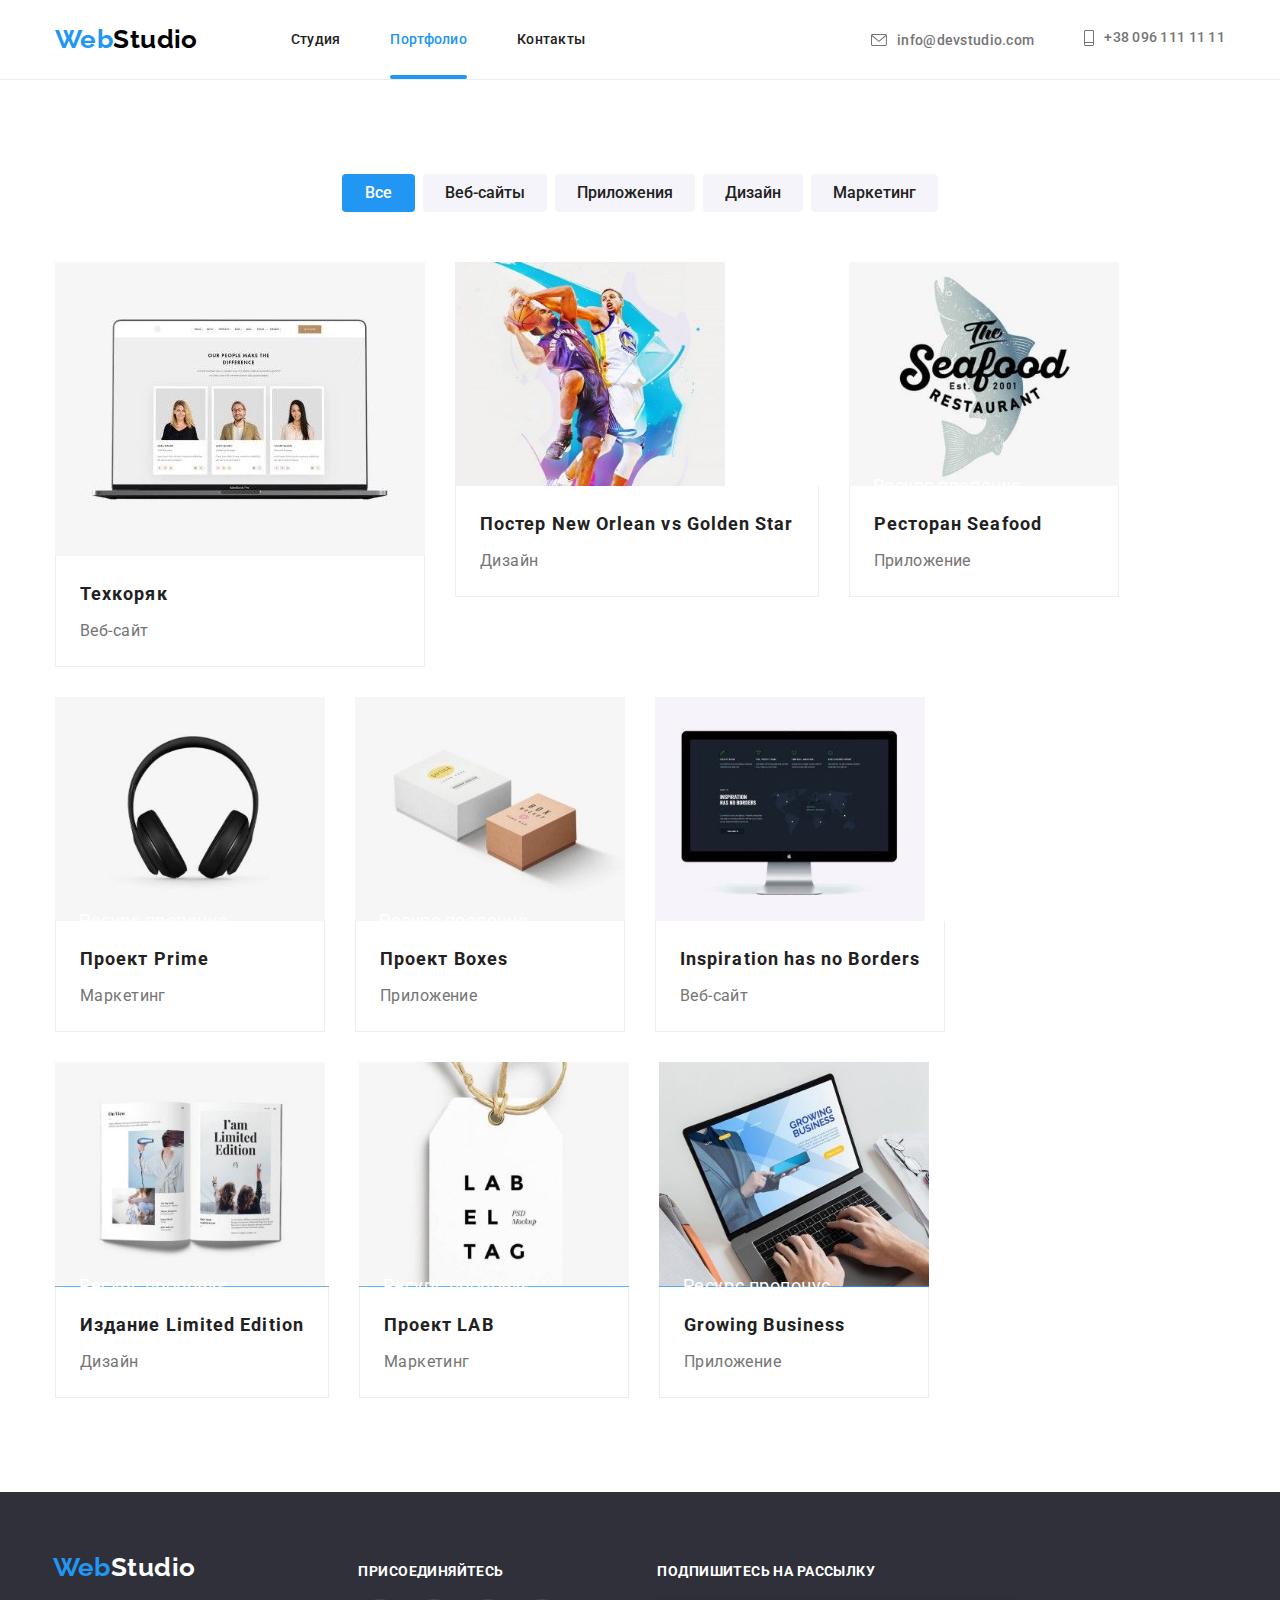
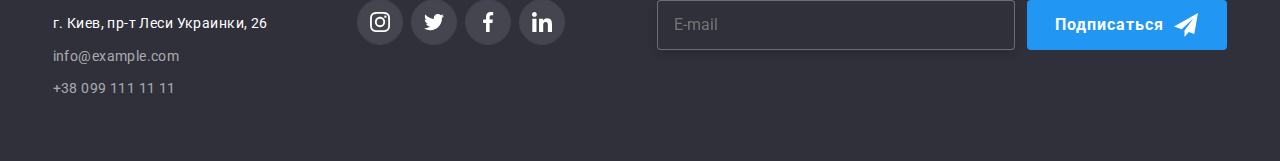
==== commit ab2ac6d0: "q" ====
--- a/portfolio.html
+++ b/portfolio.html
@@ -87,7 +87,20 @@
           <ul class="list exampel">
             <li class="item exampel__item">
               <div class="overlay">
-                <img src="./imagespotfolio/tehnokryak.jpg" alt="технокряк" width="370" height="294" />
+                <img 
+                srcset="
+                ./imagespotfolio/tehnokryak-354.jpg 354w,
+                ./imagespotfolio/tehnokryak-370.jpg 370w,
+                ./imagespotfolio/tehnokryak-450.jpg 450w,
+                ./imagespotfolio/tehnokryak-708.jpg 708w,
+                ./imagespotfolio/tehnokryak-740.jpg 740w,
+                ./imagespotfolio/tehnokryak-900.jpg 900w"
+                class="team-img"
+
+                src="./imagespotfolio/tehnokryak-450.jpg"
+                alt="технокряк" 
+
+                sizes="(min-width: 1200px) 370px, (min-width: 768px) 354px, (max-width: 480px) 450px, 100vw">
                 <div class="overlay-portfolio">
                   <p class="overlay-portfolio__text">Ресурс пропонує комплексні пропозиції з різним рівнем функціоналу та сервісів. Все це дозволить відвідувачу отримати вичерпні відомості про компанію чи приватну особу.</p>
                 </div>
@@ -100,11 +113,19 @@
             <li class="item exampel__item">
               <div class="overlay">
                 <img
-                src="./imagespotfolio/posterneworlean.jpg"
+                srcset="
+                ./imagespotfolio/posterneworlean-354.jpg 354w,
+                ./imagespotfolio/posterneworlean-370.jpg 370w,
+                ./imagespotfolio/posterneworlean-450.jpg 450w,
+                ./imagespotfolio/posterneworlean-708.jpg 708w,
+                ./imagespotfolio/posterneworlean-740.jpg 740w,
+                ./imagespotfolio/posterneworlean-900.jpg 900w"
+
+                src="./imagespotfolio/posterneworlean-450.jpg."
                 alt="постер баскетбольного клуба нью орлеан"
-                width="370"
-                height="294"
-              /> 
+
+                sizes="(min-width: 1200px) 270px, (min-width: 768px) 354px, (max-width: 480px) 450px, 100vw"
+              > 
               <div class="overlay-portfolio">
                 <p class="overlay-portfolio__text">Ресурс пропонує комплексні пропозиції з різним рівнем функціоналу та сервісів. Все це дозволить відвідувачу отримати вичерпні відомості про компанію чи приватну особу.</p>
               </div>               
@@ -117,11 +138,18 @@
             <li class="item exampel__item">
               <div class="overlay">
                 <img
-                src="./imagespotfolio/restoran.jpg"
+                srcset="
+                ./imagespotfolio/restoran-354.jpg 354w,
+                ./imagespotfolio/restoran-370.jpg 370w,
+                ./imagespotfolio/restoran-450.jpg 450w,
+                ./imagespotfolio/restoran-708.jpg 708w,
+                ./imagespotfolio/restoran-740.jpg 740w,
+                ./imagespotfolio/restoran-900.jpg 900w"
+
+                src="./imagespotfolio/restoran-450.jpg"
                 alt="логотип ресторана"
-                width="370"
-                height="294"
-              />
+                
+                sizes="(min-width: 1200px) 270px, (min-width: 768px) 354px, (max-width: 480px) 450px, 100vw"/>
               <div class="overlay-portfolio">
                 <p class="overlay-portfolio__text">Ресурс пропонує комплексні пропозиції з різним рівнем функціоналу та сервісів. Все це дозволить відвідувачу отримати вичерпні відомості про компанію чи приватну особу.</p>
               </div>    
@@ -134,11 +162,18 @@
             <li class="item exampel__item">
               <div class="overlay">
               <img
-                src="./imagespotfolio/projectprime.jpg"
+              srcset="
+              ./imagespotfolio/projectprime-354.jpg 354w,
+              ./imagespotfolio/projectprime-370.jpg 370w,
+              ./imagespotfolio/projectprime-450.jpg 450w,
+              ./imagespotfolio/projectprime-708.jpg 708w,
+              ./imagespotfolio/projectprime-740.jpg 740w,
+              ./imagespotfolio/projectprime-900.jpg 900w"
+
+                src="./imagespotfolio/projectprime-450.jpg"
                 alt="картинка наушников"
-                width="370"
-                height="294"
-              />
+
+                sizes="(min-width: 1200px) 270px, (min-width: 768px) 354px, (max-width: 480px) 450px, 100vw"/>
               <div class="overlay-portfolio">
                 <p class="overlay-portfolio__text">Ресурс пропонує комплексні пропозиції з різним рівнем функціоналу та сервісів. Все це дозволить відвідувачу отримати вичерпні відомості про компанію чи приватну особу.</p>
               </div>               
@@ -151,11 +186,18 @@
             <li class="item exampel__item">
               <div class="overlay">
                 <img
-                src="./imagespotfolio/projectboxes.jpg"
+                srcset="
+                ./imagespotfolio/projectboxes-354.jpg 354w,
+                ./imagespotfolio/projectboxes-370.jpg 370w,
+                ./imagespotfolio/projectboxes-450.jpg 450w,
+                ./imagespotfolio/projectboxes-708.jpg 708w,
+                ./imagespotfolio/projectboxes-740.jpg 740w,
+                ./imagespotfolio/projectboxes-900.jpg 900w"
+
+                src="./imagespotfolio/projectboxes-450.jpg"
                 alt="Проект Boxes"
-                width="370"
-                height="294"
-              />
+
+                sizes="(min-width: 1200px) 270px, (min-width: 768px) 354px, (max-width: 480px) 450px, 100vw"/>
                 <div class="overlay-portfolio">
                   <p class="overlay-portfolio__text">Ресурс пропонує комплексні пропозиції з різним рівнем функціоналу та сервісів. Все це дозволить відвідувачу отримати вичерпні відомості про компанію чи приватну особу.</p>
                 </div>               
@@ -168,11 +210,18 @@
             <li class="item exampel__item">
               <div class="overlay">
                 <img
-                src="./imagespotfolio/Inspirationborders.jpg"
+                srcset="
+                ./imagespotfolio/Inspirationborders-354.jpg 354w,
+                ./imagespotfolio/Inspirationborders-370.jpg 370w,
+                ./imagespotfolio/Inspirationborders-450.jpg 450w,
+                ./imagespotfolio/Inspirationborders-708.jpg 708w,
+                ./imagespotfolio/Inspirationborders-740.jpg 740w,
+                ./imagespotfolio/Inspirationborders-900.jpg 900w"
+
+                src="./imagespotfolio/Inspirationborders-450.jpg"
                 alt="монитор"
-                width="370"
-                height="294"
-              />
+
+                sizes="(min-width: 1200px) 270px, (min-width: 768px) 354px, (max-width: 480px) 450px, 100vw"/>
                 <div class="overlay-portfolio">
                   <p class="overlay-portfolio__text">Ресурс пропонує комплексні пропозиції з різним рівнем функціоналу та сервісів. Все це дозволить відвідувачу отримати вичерпні відомості про компанію чи приватну особу.</p>
                 </div>               
@@ -184,7 +233,19 @@
             </li>
             <li class="item exampel__item">
               <div class="overlay">
-                <img src="./imagespotfolio/edition.jpg" alt="книга" width="370" height="294" />
+                <img 
+                srcset="
+                ./imagespotfolio/edition-354.jpg 354w,
+                ./imagespotfolio/edition-370.jpg 370w,
+                ./imagespotfolio/edition-450.jpg 450w,
+                ./imagespotfolio/edition-708.jpg 708w,
+                ./imagespotfolio/edition-740.jpg 740w,
+                ./imagespotfolio/edition-900.jpg 900w"
+                
+                src="./imagespotfolio/edition-450.jpg" 
+                alt="книга" 
+
+                sizes="(min-width: 1200px) 270px, (min-width: 768px) 354px, (max-width: 480px) 450px, 100vw"/>
                 <div class="overlay-portfolio">
                   <p class="overlay-portfolio__text">Ресурс пропонує комплексні пропозиції з різним рівнем функціоналу та сервісів. Все це дозволить відвідувачу отримати вичерпні відомості про компанію чи приватну особу.</p>
                 </div>               
@@ -196,7 +257,19 @@
             </li>
             <li class="item exampel__item">
               <div class="overlay">
-                <img src="./imagespotfolio/projectlab.jpg" alt="лейбл" width="370" height="294" />
+                <img 
+                srcset="
+                ./imagespotfolio/projectlab-354.jpg 354w,
+                ./imagespotfolio/projectlab-370.jpg 370w,
+                ./imagespotfolio/projectlab-450.jpg 450w,
+                ./imagespotfolio/projectlab-708.jpg 708w,
+                ./imagespotfolio/projectlab-740.jpg 740w,
+                ./imagespotfolio/projectlab-900.jpg 900w"
+
+                src="./imagespotfolio/projectlab-450.jpg" 
+                alt="лейбл" 
+
+                sizes="(min-width: 1200px) 270px, (min-width: 768px) 354px, (max-width: 480px) 450px, 100vw"/>
                 <div class="overlay-portfolio">
                   <p class="overlay-portfolio__text">Ресурс пропонує комплексні пропозиції з різним рівнем функціоналу та сервісів. Все це дозволить відвідувачу отримати вичерпні відомості про компанію чи приватну особу.</p>
                 </div>               
@@ -209,11 +282,20 @@
             <li class="item exampel__item">
               <div class="overlay">
                 <img
-                src="./imagespotfolio/growingbusiness.jpg"
+                srcset="
+                ./imagespotfolio/growingbusiness-354.jpg 354w,
+                ./imagespotfolio/growingbusiness-370.jpg 370w,
+                ./imagespotfolio/growingbusiness-450.jpg 450w,
+                ./imagespotfolio/growingbusiness-708.jpg 708w,
+                ./imagespotfolio/growingbusiness-740.jpg 740w,
+                ./imagespotfolio/growingbusiness-900.jpg 900w"
+
+
+                src="./imagespotfolio/growingbusiness-450.jpg"
                 alt="картинка ноутбука"
-                width="370"
-                height="294"
-              />
+
+                sizes="(min-width: 1200px) 270px, (min-width: 768px) 354px, (max-width: 480px) 450px, 100vw"/>
+
                 <div class="overlay-portfolio">
                   <p class="overlay-portfolio__text">Ресурс пропонує комплексні пропозиції з різним рівнем функціоналу та сервісів. Все це дозволить відвідувачу отримати вичерпні відомості про компанію чи приватну особу.</p>
                 </div>               
--- a/css/main.min.css
+++ b/css/main.min.css
@@ -1 +1 @@
-:root{--main-font: "Roboto", sans-serif;--main-text-color: #212121;--secondary-text-color: #757575;--acent-color: #2196F3;--hero-and-footer-background-color: #2F303A}.visuaaly-hidden{position:absolute;white-space:nowrap;width:1px;height:1px;overflow:hidden;border:0;padding:0;clip:rect(0 0 0 0);-webkit-clip-path:inset(50%);clip-path:inset(50%);margin:-1px}.backdrop.is-hidden{opacity:0;visibility:hidden;pointer-events:none}html{-webkit-box-sizing:border-box;box-sizing:border-box}*,::before,::after{-webkit-box-sizing:inherit;box-sizing:inherit}body{font-family:var(--main-font);letter-spacing:.03em;font-size:14px}h1,h2,h3,h4,h5,h6,p{margin:0}img{display:block}.list{list-style:none;text-decoration:none;margin:0;padding:0}.section{padding:94px 0}.container{margin-left:auto;margin-right:auto;padding-left:15px;padding-right:15px}@media screen and (min-width: 480px){.container{width:480px}}@media screen and (min-width: 768px){.container{width:768px}}@media screen and (min-width: 1200px){.container{width:1200px}}.competencies,.advantage,.hero{padding:94px 0}.modal-container{width:528px;min-height:581px;position:absolute;padding:40px;background-color:#fff;border-radius:4px;-webkit-box-shadow:0px 1px 3px rgba(0,0,0,.12),0px 1px 1px rgba(0,0,0,.14),0px 2px 1px rgba(0,0,0,.2);box-shadow:0px 1px 3px rgba(0,0,0,.12),0px 1px 1px rgba(0,0,0,.14),0px 2px 1px rgba(0,0,0,.2)}.text-container{padding-top:20px;padding-right:24px;padding-bottom:20px;padding-left:24px;border:1px solid #eee;border-top:none}.text-container__title{font-weight:700;font-size:18px;line-height:2;letter-spacing:.06em;color:var(--main-text-color);margin-bottom:4px}.text-container__type{font-size:16px;line-height:1.88;color:var(--secondary-text-color)}.hero__btn{border-radius:4px;border:solid var(--acent-color);padding:10px 32px;min-width:200px;min-height:50px;text-align:center;font-family:inherit;font-weight:700;font-size:16px;line-height:1.88;letter-spacing:.06em;color:#fff;cursor:pointer;background-color:var(--acent-color)}.btn-submit{display:-webkit-inline-box;display:-ms-inline-flexbox;display:inline-flex;-webkit-box-align:center;-ms-flex-align:center;align-items:center;gap:10px;padding:10px 28px;width:200px;height:50px;font-weight:700;font-size:16px;line-height:1.875;align-items:center;text-align:center;letter-spacing:.06em;color:#fff;background-color:var(--acent-color);border:0 solid rgba(0,0,0,0);border-radius:4px;cursor:pointer}.btn-submit__icon{fill:#fff}.gallery__btn{max-width:145px;min-width:73px;min-height:38px;padding:6px 22px;font-family:inherit;font-weight:500;font-size:16px;line-height:1.62;cursor:pointer;background-color:#f5f4fa;color:#212121;border-radius:4px;border:0 solid #f5f4fa;-webkit-transition-property:color,background-color,-webkit-box-shadow;transition-property:color,background-color,-webkit-box-shadow;transition-property:color,background-color,box-shadow;transition-property:color,background-color,box-shadow,-webkit-box-shadow;-webkit-transition-duration:250ms;transition-duration:250ms;-webkit-transition-timing-function:cubic-bezier(0.4, 0, 0.2, 1);transition-timing-function:cubic-bezier(0.4, 0, 0.2, 1);-webkit-transition-delay:0s;transition-delay:0s}.gallery__btn:hover,.gallery__btn:focus{background-color:var(--acent-color);color:#fff;-webkit-box-shadow:0px 3px 1px rgba(0,0,0,.1),0px 1px 2px rgba(0,0,0,.08),0px 2px 2px rgba(0,0,0,.12);box-shadow:0px 3px 1px rgba(0,0,0,.1),0px 1px 2px rgba(0,0,0,.08),0px 2px 2px rgba(0,0,0,.12)}.gallery__btn.active-btn{background-color:var(--acent-color);color:#fff}.modal-btn{position:absolute;top:8px;right:8px;display:-webkit-box;display:-ms-flexbox;display:flex;-webkit-box-align:center;-ms-flex-align:center;align-items:center;-webkit-box-pack:center;-ms-flex-pack:center;justify-content:center;width:30px;height:30px;padding:0;border-radius:50%;border:1px solid rgba(0,0,0,.1);background-color:#fff;cursor:pointer}.modal-btn__icon{font:#000;-webkit-transition-property:fill;transition-property:fill;-webkit-transition-duration:250ms;transition-duration:250ms;-webkit-transition-timing-function:cubic-bezier(0.4, 0, 0.2, 1);transition-timing-function:cubic-bezier(0.4, 0, 0.2, 1)}.modal-btn:hover .modal-btn__icon,.modal-btn:focus .modal-btn__icon{fill:var(--acent-color)}.btn-send{display:-webkit-inline-box;display:-ms-inline-flexbox;display:inline-flex;padding:10px 52px;width:200px;-webkit-box-align:center;-ms-flex-align:center;align-items:center;-webkit-box-pack:center;-ms-flex-pack:center;justify-content:center;background-color:var(--acent-color);border-radius:4px;border:0 solid rgba(0,0,0,0);font-weight:700;font-size:16px;line-height:1.875;letter-spacing:.06em;color:#fff;-webkit-box-shadow:0px 4px 4px rgba(0,0,0,.15);box-shadow:0px 4px 4px rgba(0,0,0,.15);cursor:pointer}.header__logo{margin-right:93px;font-family:"Raleway",sans-serif;font-weight:700;font-size:26px;line-height:1.19;text-decoration:none;color:var(--acent-color)}.header__logo--color{font-family:"Raleway",sans-serif;font-weight:700;font-size:26px;line-height:1.19;color:#000}.footer__logo{display:inline-block;margin-bottom:20px}.footer__logo--color{color:#fff}.logo{margin-right:93px;font-family:"Raleway",sans-serif;font-weight:700;font-size:26px;line-height:1.19;text-decoration:none;color:var(--acent-color)}.menu-btn{margin-left:auto;display:-webkit-inline-box;display:-ms-inline-flexbox;display:inline-flex;-webkit-box-align:center;-ms-flex-align:center;align-items:center;-webkit-box-pack:center;-ms-flex-pack:center;justify-content:center;width:40px;height:40px;padding:0;background-color:rgba(0,0,0,0);border:none;cursor:pointer}@media screen and (min-width: 768px){.menu-btn{display:none}}.menu-overlay{position:fixed;top:0;left:0;z-index:100;width:100%;height:100%;background-color:#fff;-webkit-box-shadow:0px 4px 8px rgba(0,0,0,.04),0px 2px 4px rgba(0,0,0,.08),0px 1px 3px rgba(0,0,0,.16);box-shadow:0px 4px 8px rgba(0,0,0,.04),0px 2px 4px rgba(0,0,0,.08),0px 1px 3px rgba(0,0,0,.16);opacity:0;pointer-events:none;visibility:hidden}.menu-overlay.is-open{opacity:1;pointer-events:initial;visibility:visible}@media screen and (min-width: 768px){.menu-overlay{display:none}}.menu-container{display:-webkit-box;display:-ms-flexbox;display:flex;-webkit-box-orient:vertical;-webkit-box-direction:normal;-ms-flex-direction:column;flex-direction:column;max-width:480px;height:100%;background-color:#fff;padding:48px 40px;-webkit-transform:translateX(100%);transform:translateX(100%)}.menu-overlay.is-open .menu-container{-webkit-transform:translateX(0);transform:translateX(0)}.mobile-list__item{margin-bottom:32px}.mobile-list__link{font-weight:500;font-size:40px;line-height:1.18;letter-spacing:.02em;color:#212121}.mobile-list__link:hover,.mobile-list__link:focus{color:var(--acent-color)}.mobile__link--tel{font-weight:500;font-size:34px;line-height:1.18;letter-spacing:.02em;padding-bottom:32px;color:var(--acent-color)}.mobile__link--mail{font-weight:500;font-size:24px;line-height:1.17;letter-spacing:.02em;color:#757575}.mobile-list:first-child{margin-bottom:auto}.mobile-list:nth-child(2){margin-bottom:64px}.mobile-socials{display:-webkit-box;display:-ms-flexbox;display:flex;-ms-flex-wrap:wrap;flex-wrap:wrap;gap:10px}.mobile-socials__link{font-weight:500;font-size:18px;line-height:1.22;letter-spacing:.02em;color:var(--acent-color);padding-right:10px}.mobile-socials__item:not(:last-child) .mobile-socials__link{border-right:1px solid rgba(33,33,33,.2)}.menu-close-btn{position:absolute;top:10px;right:15px;display:-webkit-box;display:-ms-flexbox;display:flex;-webkit-box-align:center;-ms-flex-align:center;align-items:center;-webkit-box-pack:center;-ms-flex-pack:center;justify-content:center;width:40px;height:40px;padding:0;border:none;background-color:#fff;cursor:pointer}.close-btn__icon:hover,.close-btn__icon:focus{fill:var(--acent-color)}.header{padding-top:24px;padding-bottom:24px;border-bottom:1px solid #ececec}.header__container{display:-webkit-box;display:-ms-flexbox;display:flex;-webkit-box-align:center;-ms-flex-align:center;align-items:center}@media screen and (max-width: 767px){.nav{display:none}}.nav__list{display:-webkit-box;display:-ms-flexbox;display:flex;-webkit-box-align:center;-ms-flex-align:center;align-items:center;-webkit-box-pack:center;-ms-flex-pack:center;justify-content:center}.nav__item{margin-right:50px}.nav__item:last-child{margin-right:0}.nav__link{padding-top:32px;padding-bottom:32px;-webkit-transition-property:color;transition-property:color;-webkit-transition-duration:250ms;transition-duration:250ms;-webkit-transition-timing-function:cubic-bezier(0.4, 0, 0.2, 1);transition-timing-function:cubic-bezier(0.4, 0, 0.2, 1);color:var(--main-text-color);font-weight:500;line-height:1.14;letter-spacing:.02em;text-decoration:none}.nav__link:hover,.nav__link:focus{color:var(--acent-color)}.nav__link.active{color:var(--acent-color);position:relative}.nav__link.active::after{content:"";position:absolute;bottom:0;left:0;display:block;width:100%;height:4px;background-color:var(--acent-color);border-radius:2px}@media screen and (max-width: 767px){.contact{display:none}}.contact__mail{margin-right:50px}.contact__link{color:var(--main-text-color);font-weight:500;line-height:1.14;letter-spacing:.02em;text-decoration:none;display:-webkit-box;display:-ms-flexbox;display:flex;-webkit-box-align:center;-ms-flex-align:center;align-items:center;gap:10px;color:var(--secondary-text-color);-webkit-transition-property:color;transition-property:color;-webkit-transition-duration:250ms;transition-duration:250ms;-webkit-transition-timing-function:cubic-bezier(0.4, 0, 0.2, 1);transition-timing-function:cubic-bezier(0.4, 0, 0.2, 1)}.contact__link:hover .contact-icon,.contact__link:focus .contact-icon{fill:var(--acent-color)}.contact__link:hover,.contact__link:focus{color:var(--acent-color)}.contact-icon{fill:var(--secondary-text-color);-webkit-transition-property:fill;transition-property:fill;-webkit-transition-duration:250ms;transition-duration:250ms;-webkit-transition-timing-function:cubic-bezier(0.4, 0, 0.2, 1);transition-timing-function:cubic-bezier(0.4, 0, 0.2, 1)}.hero-section{background-color:var(--hero-and-footer-background-color);max-width:480px;height:400px;margin-right:auto;margin-left:auto;padding-top:118px;padding-bottom:118px;text-align:center;background-image:-webkit-gradient(linear, left top, right top, from(rgba(47, 48, 58, 0.4)), to(rgba(47, 48, 58, 0.4))),url(../images/mainfon.jpg);background-image:linear-gradient(to right, rgba(47, 48, 58, 0.4), rgba(47, 48, 58, 0.4)),url(../images/mainfon.jpg);background-repeat:no-repeat;background-position:center;background-size:cover}@media screen and (min-width: 768px){.hero-section{max-width:768px}}@media screen and (min-width: 1200px){.hero-section{max-width:1600px;height:600px;padding-top:209px;padding-bottom:200px}}.hero__title{color:#fff;font-weight:900;font-size:26px;line-height:1.62;letter-spacing:.06em;text-transform:uppercase;margin-left:auto;margin-right:auto;margin-bottom:30px}@media screen and (min-width: 1200px){.hero__title{font-size:44px;line-height:1.36;width:696px}}.advantage{padding-bottom:0}@media screen and (min-width: 768px){.advantage-list{display:-webkit-box;display:-ms-flexbox;display:flex;-ms-flex-wrap:wrap;flex-wrap:wrap;gap:30px}}@media screen and (min-width: 1200px){.advantage-list{display:-webkit-box;display:-ms-flexbox;display:flex;-ms-flex-wrap:nowrap;flex-wrap:nowrap;gap:30px}}.advantage-list__title{font-weight:700;font-size:14px;line-height:1.14;text-transform:uppercase;color:var(--main-text-color);margin-bottom:10px}@media screen and (max-width: 480px){.advantage-list__title{text-align:center}}.advantage-list__wrap{height:120px;background-color:#f5f4fa;border-radius:4px;margin-bottom:30px;display:-webkit-box;display:-ms-flexbox;display:flex;-webkit-box-align:center;-ms-flex-align:center;align-items:center;-webkit-box-pack:center;-ms-flex-pack:center;justify-content:center}.advantage-list__item{padding-bottom:60px}@media screen and (min-width: 480px){.advantage-list__item{max-width:480px}}@media screen and (min-width: 768px){.advantage-list__item{max-width:354px;-ms-flex-preferred-size:50%;flex-basis:50%}}@media screen and (min-width: 1200px){.advantage-list__item{max-width:270px}}.advantage-list__text{line-height:1.71;color:var(--secondary-text-color);margin-right:30px}.advantage-list__text:last-child{margin-right:0}.advantage__icon{fill:var(--main-text-color)}@media screen and (max-width: 1199px){.competencies-container{display:none}}.competencies__title{margin-bottom:50px;font-weight:700;font-size:36px;line-height:1.17;text-align:center;color:var(--main-text-color)}.competencies__list{display:-webkit-box;display:-ms-flexbox;display:flex;gap:30px}.competencies__text{display:-webkit-box;display:-ms-flexbox;display:flex;-webkit-box-align:center;-ms-flex-align:center;align-items:center;-webkit-box-pack:center;-ms-flex-pack:center;justify-content:center;font-weight:700;line-height:1.14;text-align:center;letter-spacing:.03em;text-transform:uppercase;color:#fff;width:100%;height:100%}.competencies__card{position:relative}.features-container{position:absolute;bottom:0;left:0;background:rgba(47,48,58,.8);width:370px;height:70px}.team-members{padding-top:94px;padding-bottom:94px;background-color:#f5f4fa}.team-members__list{text-align:center;-webkit-box-pack:center;-ms-flex-pack:center;justify-content:center;gap:30px}@media screen and (min-width: 768px){.team-members__list{display:-webkit-box;display:-ms-flexbox;display:flex;-ms-flex-wrap:wrap;flex-wrap:wrap}}.team-members__title{margin-bottom:50px;font-weight:700;font-size:36px;line-height:1.17;text-align:center;color:var(--main-text-color)}.team-members__name{font-weight:500;font-size:16px;line-height:1.19;text-align:center;color:var(--main-text-color);margin-bottom:10px}.team-members__profession{margin-bottom:16px;font-size:16px;line-height:1.19;text-align:center;color:var(--secondary-text-color)}.team-box{padding-top:30px;padding-bottom:30px;background-color:#fff}.team-members__card{margin-bottom:30px;-webkit-box-shadow:0px 3px 1px rgba(0,0,0,.1),0px 1px 2px rgba(0,0,0,.08),0px 2px 2px rgba(0,0,0,.12);box-shadow:0px 3px 1px rgba(0,0,0,.1),0px 1px 2px rgba(0,0,0,.08),0px 2px 2px rgba(0,0,0,.12)}.clients{padding-top:94px;padding-bottom:94px}.clients__title{margin-bottom:30px;font-family:"Roboto";font-weight:700;font-size:28px;line-height:1.17;text-align:center;letter-spacing:.03em;color:#212121}@media screen and (min-width: 768px){.clients__title{font-size:28px;line-height:1.17}}@media screen and (min-width: 1200px){.clients__title{margin-bottom:50px}}.clients__logo{fill:#afb1b8;-webkit-transition-property:fill;transition-property:fill;-webkit-transition-duration:250ms;transition-duration:250ms;-webkit-transition-timing-function:cubic-bezier(0.4, 0, 0.2, 1);transition-timing-function:cubic-bezier(0.4, 0, 0.2, 1)}.clients__list{display:-webkit-box;display:-ms-flexbox;display:flex;-webkit-box-align:center;-ms-flex-align:center;align-items:center;-webkit-box-pack:center;-ms-flex-pack:center;justify-content:center;-ms-flex-wrap:wrap;flex-wrap:wrap;gap:30px}@media screen and (min-width: 1200px){.clients__list{-ms-flex-wrap:nowrap;flex-wrap:nowrap}}.clietns__name{display:-webkit-box;display:-ms-flexbox;display:flex;width:210px;height:92px;-webkit-box-pack:center;-ms-flex-pack:center;justify-content:center;-webkit-box-align:center;-ms-flex-align:center;align-items:center;color:#afb1b8;border:1px solid #afb1b8;border-radius:4px;-webkit-transition-property:border;transition-property:border;-webkit-transition-duration:250ms;transition-duration:250ms;-webkit-transition-timing-function:cubic-bezier(0.4, 0, 0.2, 1);transition-timing-function:cubic-bezier(0.4, 0, 0.2, 1)}@media screen and (min-width: 768px){.clietns__name{width:226px}}@media screen and (min-width: 1200px){.clietns__name{width:170px}}.clietns__name:hover,.clietns__name:focus{border:1px solid var(--acent-color)}.clietns__name:hover .clients__logo{fill:var(--acent-color)}.clietns__name:focus .clients__logo{fill:var(--acent-color)}.footer{padding-top:60px;padding-bottom:60px;background-color:var(--hero-and-footer-background-color)}.footer-container{display:-webkit-box;display:-ms-flexbox;display:flex;-webkit-box-align:baseline;-ms-flex-align:baseline;align-items:baseline}.footer-contacts__link{display:inline-block;font-style:normal;line-height:1.71;color:rgba(255,255,255,.6);text-decoration:none;-webkit-transition-property:color;transition-property:color;-webkit-transition-duration:250ms;transition-duration:250ms;-webkit-transition-timing-function:cubic-bezier(0.4, 0, 0.2, 1);transition-timing-function:cubic-bezier(0.4, 0, 0.2, 1)}.footer-contacts__address{display:inline-block;color:#fff;font-style:normal;line-height:1.71;text-decoration:none}.footer-contacts__list .item:not(:last-child){margin-bottom:9px}.footer-contacts__link:hover,.footer-contacts__link:focus{color:var(--acent-color)}.social-networks{margin-left:70px}.social-networks__title{display:inline-block;margin-bottom:20px;font-size:14px;line-height:1.14;letter-spacing:.03em;text-transform:uppercase;color:#fff}.social-networks__list{display:-webkit-box;display:-ms-flexbox;display:flex;-webkit-box-align:center;-ms-flex-align:center;align-items:center;-webkit-box-pack:center;-ms-flex-pack:center;justify-content:center;gap:10px}.social-networks__icon{fill:#fff}.social-networks__link{display:-webkit-box;display:-ms-flexbox;display:flex;-webkit-box-align:center;-ms-flex-align:center;align-items:center;-webkit-box-pack:center;-ms-flex-pack:center;justify-content:center;width:44px;height:44px;background-color:rgba(255,255,255,.1);border-radius:50%;outline:1px solid rgba(255,255,255,.1);-webkit-transition-property:background-color;transition-property:background-color;-webkit-transition-duration:250ms;transition-duration:250ms;-webkit-transition-timing-function:cubic-bezier(0.4, 0, 0.2, 1);transition-timing-function:cubic-bezier(0.4, 0, 0.2, 1)}.social-networks__link:hover,.social-networks__link:focus{background-color:#2196f3}.input-form{display:-webkit-box;display:-ms-flexbox;display:flex;gap:12px}.input-form__lable{gap:40px}.subscribe{margin-left:93px}.subscribe__title{margin-bottom:20px;font-size:14px;line-height:1.14;letter-spacing:.03em;text-transform:uppercase;color:#fff}.input-form__email{padding-left:16px;padding-top:15px;padding-bottom:15px;width:358px;height:50px;font-size:16px;line-height:1.25;border:1px solid rgba(255,255,255,.3);border-radius:4px;background-color:#2f303a;-webkit-filter:drop-shadow(0px 4px 4px rgba(0, 0, 0, 0.15));filter:drop-shadow(0px 4px 4px rgba(0, 0, 0, 0.15))}.input-form__email:hover,.input-form__email:focus{border:1px solid var(--acent-color);outline:none;color:#fff}.backdrop{position:fixed;top:0;left:0;display:-webkit-box;display:-ms-flexbox;display:flex;-webkit-box-align:center;-ms-flex-align:center;align-items:center;-webkit-box-pack:center;-ms-flex-pack:center;justify-content:center;width:100%;height:100%;background-color:rgba(0,0,0,.2);z-index:100}.modal-form{text-align:center;-webkit-box-pack:center;-ms-flex-pack:center;justify-content:center}.modal-form__wrap{margin-bottom:20px}.modal-form__title{display:block;margin-bottom:12px;font-weight:700;font-size:20px;line-height:1.15;text-align:center;letter-spacing:.03em;color:#212121}.modal-form__name{display:block;text-align:left;margin-bottom:4px;font-size:12px;line-height:1.1666666667;letter-spacing:.01em;color:#757575}.modal-form__icon{position:absolute;bottom:11px;left:12px;-webkit-transition:fill 250ms cubic-bezier(0.4, 0, 0.2, 1);transition:fill 250ms cubic-bezier(0.4, 0, 0.2, 1)}.modal-form__label{position:relative;display:block;margin-bottom:10px}.modal-form__label:last-child{margin-bottom:0}.modal-form__input{width:100%;border-radius:4px;border:1px solid rgba(33,33,33,.2);padding-top:11px;padding-bottom:11px;padding-left:35px;-webkit-transition:border 250ms cubic-bezier(0.4, 0, 0.2, 1);transition:border 250ms cubic-bezier(0.4, 0, 0.2, 1);cursor:pointer}.modal-form__input:focus,.modal-form__input:hover{border:1px solid var(--acent-color);outline:none}.modal-form__input:hover+.modal-form__icon,.modal-form__input:focus+.modal-form__icon{fill:var(--acent-color)}.modal-form__textarea{width:100%;height:120px;border-radius:4px;border:1px solid rgba(33,33,33,.2);padding:12px 16px;font-size:12px;line-height:14px;letter-spacing:.01em;color:rgba(117,117,117,.5);resize:none;-webkit-transition:border 250ms cubic-bezier(0.4, 0, 0.2, 1);transition:border 250ms cubic-bezier(0.4, 0, 0.2, 1)}.modal-form__textarea:hover,.modal-form__textarea:focus{border:1px solid var(--acent-color);outline:none}.label-agreement{display:-webkit-box;display:-ms-flexbox;display:flex;-webkit-box-align:center;-ms-flex-align:center;align-items:center;-webkit-box-pack:center;-ms-flex-pack:center;justify-content:center;margin-bottom:30px;gap:7px}.label-agreement__text{font-size:14px;line-height:1.7142857143;letter-spacing:.03em;color:#757575;-webkit-user-select:none;-moz-user-select:none;-ms-user-select:none;user-select:none;text-underline-position:under}.label-agreement__text--link{color:var(--acent-color)}.label-agreement__check:checked+.label-agreement__register .icon-uncheck{opacity:0}.label-agreement__check:checked+.label-agreement__register .icon-check{opacity:1}.icon-check{opacity:0;-webkit-transition:opasity 2000ms cubic-bezier(0.4, 0, 0.2, 1);transition:opasity 2000ms cubic-bezier(0.4, 0, 0.2, 1)}.gallery__list{display:-webkit-box;display:-ms-flexbox;display:flex;gap:8px;margin-bottom:50px;-webkit-box-pack:center;-ms-flex-pack:center;justify-content:center}.text-portfolio{font-size:16px;line-height:1.88;color:var(--secondary-text-color)}.exampel{display:-webkit-box;display:-ms-flexbox;display:flex;-ms-flex-wrap:wrap;flex-wrap:wrap;gap:30px}.exampel__item{-webkit-transition:-webkit-box-shadow 250ms cubic-bezier(0.4, 0, 0.2, 1);transition:-webkit-box-shadow 250ms cubic-bezier(0.4, 0, 0.2, 1);transition:box-shadow 250ms cubic-bezier(0.4, 0, 0.2, 1);transition:box-shadow 250ms cubic-bezier(0.4, 0, 0.2, 1), -webkit-box-shadow 250ms cubic-bezier(0.4, 0, 0.2, 1)}.exampel__item:hover,.exampel__item:focus{-webkit-box-shadow:0px 1px 1px rgba(0,0,0,.12),0px 4px 4px rgba(0,0,0,.06),1px 4px 6px rgba(0,0,0,.16);box-shadow:0px 1px 1px rgba(0,0,0,.12),0px 4px 4px rgba(0,0,0,.06),1px 4px 6px rgba(0,0,0,.16)}.exampel__item:hover .overlay-portfolio{-webkit-transform:translateY(0%);transform:translateY(0%)}.socials{display:-webkit-box;display:-ms-flexbox;display:flex;-webkit-box-align:center;-ms-flex-align:center;align-items:center;-webkit-box-pack:center;-ms-flex-pack:center;justify-content:center;gap:10px;max-width:480px}.socials__link{display:-webkit-box;display:-ms-flexbox;display:flex;-webkit-box-align:center;-ms-flex-align:center;align-items:center;-webkit-box-pack:center;-ms-flex-pack:center;justify-content:center;width:44px;height:44px;background-color:#fff;border-radius:50%;outline:1px solid #fff;-webkit-transition:background-color 250ms cubic-bezier(0.4, 0, 0.2, 1);transition:background-color 250ms cubic-bezier(0.4, 0, 0.2, 1)}.socials__link:hover,.socials__link:focus{background-color:#2196f3}.socials__link:hover .socials__icon,.socials__link:focus .socials__icon{fill:#fff}.socials__icon{fill:#afb1b8;-webkit-transition:fill 250ms cubic-bezier(0.4, 0, 0.2, 1);transition:fill 250ms cubic-bezier(0.4, 0, 0.2, 1)}.overlay{position:relative;overflow:hidden}.overlay-portfolio{background-color:rgba(33,150,243,.9);position:absolute;top:0;left:0;width:100%;height:100%;padding:63px 24px;-webkit-transform:translateY(100%);transform:translateY(100%);display:-webkit-box;display:-ms-flexbox;display:flex;-webkit-box-align:center;-ms-flex-align:center;align-items:center;-webkit-box-pack:center;-ms-flex-pack:center;justify-content:center;-webkit-transition:-webkit-transform 250ms cubic-bezier(0.4, 0, 0.2, 1);transition:-webkit-transform 250ms cubic-bezier(0.4, 0, 0.2, 1);transition:transform 250ms cubic-bezier(0.4, 0, 0.2, 1);transition:transform 250ms cubic-bezier(0.4, 0, 0.2, 1), -webkit-transform 250ms cubic-bezier(0.4, 0, 0.2, 1)}.overlay-portfolio__text{font-size:18px;line-height:1.56;letter-spacing:.03em;color:#fff}/*# sourceMappingURL=main.min.css.map */+:root{--main-font: "Roboto", sans-serif;--main-text-color: #212121;--secondary-text-color: #757575;--acent-color: #2196F3;--hero-and-footer-background-color: #2F303A}.visuaaly-hidden{position:absolute;white-space:nowrap;width:1px;height:1px;overflow:hidden;border:0;padding:0;clip:rect(0 0 0 0);-webkit-clip-path:inset(50%);clip-path:inset(50%);margin:-1px}.backdrop.is-hidden{opacity:0;visibility:hidden;pointer-events:none}html{-webkit-box-sizing:border-box;box-sizing:border-box}*,::before,::after{-webkit-box-sizing:inherit;box-sizing:inherit}body{font-family:var(--main-font);letter-spacing:.03em;font-size:14px}h1,h2,h3,h4,h5,h6,p{margin:0}img{display:block}.list{list-style:none;text-decoration:none;margin:0;padding:0}.section{padding:94px 0}.container{margin-left:auto;margin-right:auto;padding-left:15px;padding-right:15px}@media screen and (min-width: 480px){.container{width:480px}}@media screen and (min-width: 768px){.container{width:768px}}@media screen and (min-width: 1200px){.container{width:1200px}}.competencies,.advantage,.hero{padding:94px 0}.modal-container{width:528px;min-height:581px;position:absolute;padding:40px;background-color:#fff;border-radius:4px;-webkit-box-shadow:0px 1px 3px rgba(0,0,0,.12),0px 1px 1px rgba(0,0,0,.14),0px 2px 1px rgba(0,0,0,.2);box-shadow:0px 1px 3px rgba(0,0,0,.12),0px 1px 1px rgba(0,0,0,.14),0px 2px 1px rgba(0,0,0,.2)}.text-container{padding-top:20px;padding-right:24px;padding-bottom:20px;padding-left:24px;border:1px solid #eee;border-top:none}.text-container__title{font-weight:700;font-size:18px;line-height:2;letter-spacing:.06em;color:var(--main-text-color);margin-bottom:4px}.text-container__type{font-size:16px;line-height:1.88;color:var(--secondary-text-color)}.hero__btn{border-radius:4px;border:solid var(--acent-color);padding:10px 32px;min-width:200px;min-height:50px;text-align:center;font-family:inherit;font-weight:700;font-size:16px;line-height:1.88;letter-spacing:.06em;color:#fff;cursor:pointer;background-color:var(--acent-color)}.btn-submit{display:-webkit-inline-box;display:-ms-inline-flexbox;display:inline-flex;-webkit-box-align:center;-ms-flex-align:center;align-items:center;gap:10px;padding:10px 28px;width:200px;height:50px;font-weight:700;font-size:16px;line-height:1.875;align-items:center;text-align:center;letter-spacing:.06em;color:#fff;background-color:var(--acent-color);border:0 solid rgba(0,0,0,0);border-radius:4px;cursor:pointer}.btn-submit__icon{fill:#fff}.gallery__btn{max-width:145px;min-width:73px;min-height:38px;padding:6px 22px;font-family:inherit;font-weight:500;font-size:16px;line-height:1.62;cursor:pointer;background-color:#f5f4fa;color:#212121;border-radius:4px;border:0 solid #f5f4fa;-webkit-transition-property:color,background-color,-webkit-box-shadow;transition-property:color,background-color,-webkit-box-shadow;transition-property:color,background-color,box-shadow;transition-property:color,background-color,box-shadow,-webkit-box-shadow;-webkit-transition-duration:250ms;transition-duration:250ms;-webkit-transition-timing-function:cubic-bezier(0.4, 0, 0.2, 1);transition-timing-function:cubic-bezier(0.4, 0, 0.2, 1);-webkit-transition-delay:0s;transition-delay:0s}.gallery__btn:hover,.gallery__btn:focus{background-color:var(--acent-color);color:#fff;-webkit-box-shadow:0px 3px 1px rgba(0,0,0,.1),0px 1px 2px rgba(0,0,0,.08),0px 2px 2px rgba(0,0,0,.12);box-shadow:0px 3px 1px rgba(0,0,0,.1),0px 1px 2px rgba(0,0,0,.08),0px 2px 2px rgba(0,0,0,.12)}.gallery__btn.active-btn{background-color:var(--acent-color);color:#fff}.modal-btn{position:absolute;top:8px;right:8px;display:-webkit-box;display:-ms-flexbox;display:flex;-webkit-box-align:center;-ms-flex-align:center;align-items:center;-webkit-box-pack:center;-ms-flex-pack:center;justify-content:center;width:30px;height:30px;padding:0;border-radius:50%;border:1px solid rgba(0,0,0,.1);background-color:#fff;cursor:pointer}.modal-btn__icon{font:#000;-webkit-transition-property:fill;transition-property:fill;-webkit-transition-duration:250ms;transition-duration:250ms;-webkit-transition-timing-function:cubic-bezier(0.4, 0, 0.2, 1);transition-timing-function:cubic-bezier(0.4, 0, 0.2, 1)}.modal-btn:hover .modal-btn__icon,.modal-btn:focus .modal-btn__icon{fill:var(--acent-color)}.btn-send{display:-webkit-inline-box;display:-ms-inline-flexbox;display:inline-flex;padding:10px 52px;width:200px;-webkit-box-align:center;-ms-flex-align:center;align-items:center;-webkit-box-pack:center;-ms-flex-pack:center;justify-content:center;background-color:var(--acent-color);border-radius:4px;border:0 solid rgba(0,0,0,0);font-weight:700;font-size:16px;line-height:1.875;letter-spacing:.06em;color:#fff;-webkit-box-shadow:0px 4px 4px rgba(0,0,0,.15);box-shadow:0px 4px 4px rgba(0,0,0,.15);cursor:pointer}.header__logo{margin-right:93px;font-family:"Raleway",sans-serif;font-weight:700;font-size:26px;line-height:1.19;text-decoration:none;color:var(--acent-color)}.header__logo--color{font-family:"Raleway",sans-serif;font-weight:700;font-size:26px;line-height:1.19;color:#000}.footer__logo{display:inline-block;margin-bottom:20px}.footer__logo--color{color:#fff}.logo{margin-right:93px;font-family:"Raleway",sans-serif;font-weight:700;font-size:26px;line-height:1.19;text-decoration:none;color:var(--acent-color)}.menu-btn{margin-left:auto;display:-webkit-inline-box;display:-ms-inline-flexbox;display:inline-flex;-webkit-box-align:center;-ms-flex-align:center;align-items:center;-webkit-box-pack:center;-ms-flex-pack:center;justify-content:center;width:40px;height:40px;padding:0;background-color:rgba(0,0,0,0);border:none;cursor:pointer}@media screen and (min-width: 768px){.menu-btn{display:none}}.menu-overlay{position:fixed;top:0;left:0;z-index:100;width:100%;height:100%;background-color:#fff;-webkit-box-shadow:0px 4px 8px rgba(0,0,0,.04),0px 2px 4px rgba(0,0,0,.08),0px 1px 3px rgba(0,0,0,.16);box-shadow:0px 4px 8px rgba(0,0,0,.04),0px 2px 4px rgba(0,0,0,.08),0px 1px 3px rgba(0,0,0,.16);opacity:0;pointer-events:none;visibility:hidden}.menu-overlay.is-open{opacity:1;pointer-events:initial;visibility:visible}@media screen and (min-width: 768px){.menu-overlay{display:none}}.menu-container{display:-webkit-box;display:-ms-flexbox;display:flex;-webkit-box-orient:vertical;-webkit-box-direction:normal;-ms-flex-direction:column;flex-direction:column;max-width:480px;height:100%;background-color:#fff;padding:48px 40px;-webkit-transform:translateX(100%);transform:translateX(100%)}.menu-overlay.is-open .menu-container{-webkit-transform:translateX(0);transform:translateX(0)}.mobile-list__item{margin-bottom:32px}.mobile-list__link{font-weight:500;font-size:40px;line-height:1.18;letter-spacing:.02em;color:#212121}.mobile-list__link:hover,.mobile-list__link:focus{color:var(--acent-color)}.mobile__link--tel{font-weight:500;font-size:34px;line-height:1.18;letter-spacing:.02em;padding-bottom:32px;color:var(--acent-color)}.mobile__link--mail{font-weight:500;font-size:24px;line-height:1.17;letter-spacing:.02em;color:#757575}.mobile-list:first-child{margin-bottom:auto}.mobile-list:nth-child(2){margin-bottom:64px}.mobile-socials{display:-webkit-box;display:-ms-flexbox;display:flex;-ms-flex-wrap:wrap;flex-wrap:wrap;gap:10px}.mobile-socials__link{font-weight:500;font-size:18px;line-height:1.22;letter-spacing:.02em;color:var(--acent-color);padding-right:10px}.mobile-socials__item:not(:last-child) .mobile-socials__link{border-right:1px solid rgba(33,33,33,.2)}.menu-close-btn{position:absolute;top:10px;right:15px;display:-webkit-box;display:-ms-flexbox;display:flex;-webkit-box-align:center;-ms-flex-align:center;align-items:center;-webkit-box-pack:center;-ms-flex-pack:center;justify-content:center;width:40px;height:40px;padding:0;border:none;background-color:#fff;cursor:pointer}.close-btn__icon:hover,.close-btn__icon:focus{fill:var(--acent-color)}.header{padding-top:24px;padding-bottom:24px;border-bottom:1px solid #ececec}.header__container{display:-webkit-box;display:-ms-flexbox;display:flex;-webkit-box-align:center;-ms-flex-align:center;align-items:center}@media screen and (max-width: 767px){.nav{display:none}}.nav__list{display:-webkit-box;display:-ms-flexbox;display:flex;-webkit-box-align:center;-ms-flex-align:center;align-items:center;-webkit-box-pack:center;-ms-flex-pack:center;justify-content:center}.nav__item{margin-right:50px}.nav__item:last-child{margin-right:0}.nav__link{padding-top:32px;padding-bottom:32px;-webkit-transition-property:color;transition-property:color;-webkit-transition-duration:250ms;transition-duration:250ms;-webkit-transition-timing-function:cubic-bezier(0.4, 0, 0.2, 1);transition-timing-function:cubic-bezier(0.4, 0, 0.2, 1);color:var(--main-text-color);font-weight:500;line-height:1.14;letter-spacing:.02em;text-decoration:none}.nav__link:hover,.nav__link:focus{color:var(--acent-color)}.nav__link.active{color:var(--acent-color);position:relative}.nav__link.active::after{content:"";position:absolute;bottom:0;left:0;display:block;width:100%;height:4px;background-color:var(--acent-color);border-radius:2px}.contact{margin-left:auto}@media screen and (max-width: 767px){.contact{display:none}}@media screen and (min-width: 1200px){.contact{display:-webkit-box;display:-ms-flexbox;display:flex;-webkit-box-align:baseline;-ms-flex-align:baseline;align-items:baseline}}.contact__mail{margin-right:50px}.contact__link{color:var(--main-text-color);font-weight:500;line-height:1.14;letter-spacing:.02em;text-decoration:none;display:-webkit-box;display:-ms-flexbox;display:flex;-webkit-box-align:center;-ms-flex-align:center;align-items:center;gap:10px;color:var(--secondary-text-color);-webkit-transition-property:color;transition-property:color;-webkit-transition-duration:250ms;transition-duration:250ms;-webkit-transition-timing-function:cubic-bezier(0.4, 0, 0.2, 1);transition-timing-function:cubic-bezier(0.4, 0, 0.2, 1)}.contact__link:hover .contact-icon,.contact__link:focus .contact-icon{fill:var(--acent-color)}.contact__link:hover,.contact__link:focus{color:var(--acent-color)}.contact-icon{fill:var(--secondary-text-color);-webkit-transition-property:fill;transition-property:fill;-webkit-transition-duration:250ms;transition-duration:250ms;-webkit-transition-timing-function:cubic-bezier(0.4, 0, 0.2, 1);transition-timing-function:cubic-bezier(0.4, 0, 0.2, 1)}.hero-section{background-color:var(--hero-and-footer-background-color);max-width:480px;height:400px;margin-right:auto;margin-left:auto;padding-top:118px;padding-bottom:118px;text-align:center;background-image:-webkit-gradient(linear, left top, right top, from(rgba(47, 48, 58, 0.4)), to(rgba(47, 48, 58, 0.4))),url(../images/mainfon.jpg);background-image:linear-gradient(to right, rgba(47, 48, 58, 0.4), rgba(47, 48, 58, 0.4)),url(../images/mainfon.jpg);background-repeat:no-repeat;background-position:center;background-size:cover}@media screen and (min-width: 768px){.hero-section{max-width:768px}}@media screen and (min-width: 1200px){.hero-section{max-width:1600px;height:600px;padding-top:209px;padding-bottom:200px}}.hero__title{color:#fff;font-weight:900;font-size:26px;line-height:1.62;letter-spacing:.06em;text-transform:uppercase;margin-left:auto;margin-right:auto;margin-bottom:30px}@media screen and (min-width: 1200px){.hero__title{font-size:44px;line-height:1.36;width:696px}}.advantage{padding-bottom:0}@media screen and (min-width: 768px){.advantage-list{display:-webkit-box;display:-ms-flexbox;display:flex;-ms-flex-wrap:wrap;flex-wrap:wrap;gap:30px}}@media screen and (min-width: 1200px){.advantage-list{display:-webkit-box;display:-ms-flexbox;display:flex;-ms-flex-wrap:nowrap;flex-wrap:nowrap;gap:30px}}.advantage-list__title{font-weight:700;font-size:14px;line-height:1.14;text-transform:uppercase;color:var(--main-text-color);margin-bottom:10px}@media screen and (max-width: 480px){.advantage-list__title{text-align:center}}.advantage-list__wrap{height:120px;background-color:#f5f4fa;border-radius:4px;margin-bottom:30px;display:-webkit-box;display:-ms-flexbox;display:flex;-webkit-box-align:center;-ms-flex-align:center;align-items:center;-webkit-box-pack:center;-ms-flex-pack:center;justify-content:center}.advantage-list__item{padding-bottom:60px}@media screen and (min-width: 480px){.advantage-list__item{max-width:480px}}@media screen and (min-width: 768px){.advantage-list__item{max-width:354px;-ms-flex-preferred-size:50%;flex-basis:50%}}@media screen and (min-width: 1200px){.advantage-list__item{max-width:270px}}.advantage-list__text{line-height:1.71;color:var(--secondary-text-color);margin-right:30px}.advantage-list__text:last-child{margin-right:0}.advantage__icon{fill:var(--main-text-color)}@media screen and (max-width: 1199px){.competencies-container{display:none}}.competencies__title{margin-bottom:50px;font-weight:700;font-size:36px;line-height:1.17;text-align:center;color:var(--main-text-color)}.competencies__list{display:-webkit-box;display:-ms-flexbox;display:flex;gap:30px}.competencies__text{display:-webkit-box;display:-ms-flexbox;display:flex;-webkit-box-align:center;-ms-flex-align:center;align-items:center;-webkit-box-pack:center;-ms-flex-pack:center;justify-content:center;font-weight:700;line-height:1.14;text-align:center;letter-spacing:.03em;text-transform:uppercase;color:#fff;width:100%;height:100%}.competencies__card{position:relative}.features-container{position:absolute;bottom:0;left:0;background:rgba(47,48,58,.8);width:370px;height:70px}.team-members{padding-top:94px;padding-bottom:94px;background-color:#f5f4fa}.team-members__list{text-align:center;-webkit-box-pack:center;-ms-flex-pack:center;justify-content:center;gap:30px}@media screen and (min-width: 768px){.team-members__list{display:-webkit-box;display:-ms-flexbox;display:flex;-ms-flex-wrap:wrap;flex-wrap:wrap}}.team-members__title{margin-bottom:50px;font-weight:700;font-size:36px;line-height:1.17;text-align:center;color:var(--main-text-color)}.team-members__name{font-weight:500;font-size:16px;line-height:1.19;text-align:center;color:var(--main-text-color);margin-bottom:10px}.team-members__profession{margin-bottom:16px;font-size:16px;line-height:1.19;text-align:center;color:var(--secondary-text-color)}.team-box{padding-top:30px;padding-bottom:30px;background-color:#fff}.team-members__card{margin-bottom:30px;-webkit-box-shadow:0px 3px 1px rgba(0,0,0,.1),0px 1px 2px rgba(0,0,0,.08),0px 2px 2px rgba(0,0,0,.12);box-shadow:0px 3px 1px rgba(0,0,0,.1),0px 1px 2px rgba(0,0,0,.08),0px 2px 2px rgba(0,0,0,.12)}.clients{padding-top:94px;padding-bottom:94px}.clients__title{margin-bottom:30px;font-family:"Roboto";font-weight:700;font-size:28px;line-height:1.17;text-align:center;letter-spacing:.03em;color:#212121}@media screen and (min-width: 768px){.clients__title{font-size:28px;line-height:1.17}}@media screen and (min-width: 1200px){.clients__title{margin-bottom:50px}}.clients__logo{fill:#afb1b8;-webkit-transition-property:fill;transition-property:fill;-webkit-transition-duration:250ms;transition-duration:250ms;-webkit-transition-timing-function:cubic-bezier(0.4, 0, 0.2, 1);transition-timing-function:cubic-bezier(0.4, 0, 0.2, 1)}.clients__list{display:-webkit-box;display:-ms-flexbox;display:flex;-webkit-box-align:center;-ms-flex-align:center;align-items:center;-webkit-box-pack:center;-ms-flex-pack:center;justify-content:center;-ms-flex-wrap:wrap;flex-wrap:wrap;gap:30px}@media screen and (min-width: 1200px){.clients__list{-ms-flex-wrap:nowrap;flex-wrap:nowrap}}.clietns__name{display:-webkit-box;display:-ms-flexbox;display:flex;width:210px;height:92px;-webkit-box-pack:center;-ms-flex-pack:center;justify-content:center;-webkit-box-align:center;-ms-flex-align:center;align-items:center;color:#afb1b8;border:1px solid #afb1b8;border-radius:4px;-webkit-transition-property:border;transition-property:border;-webkit-transition-duration:250ms;transition-duration:250ms;-webkit-transition-timing-function:cubic-bezier(0.4, 0, 0.2, 1);transition-timing-function:cubic-bezier(0.4, 0, 0.2, 1)}@media screen and (min-width: 768px){.clietns__name{width:226px}}@media screen and (min-width: 1200px){.clietns__name{width:170px}}.clietns__name:hover,.clietns__name:focus{border:1px solid var(--acent-color)}.clietns__name:hover .clients__logo{fill:var(--acent-color)}.clietns__name:focus .clients__logo{fill:var(--acent-color)}.footer{padding-top:60px;padding-bottom:60px;background-color:var(--hero-and-footer-background-color)}@media screen and (max-width: 1199px){.footer{text-align:center}}.footer-container{-webkit-box-align:center;-ms-flex-align:center;align-items:center;-webkit-box-pack:center;-ms-flex-pack:center;justify-content:center}@media screen and (min-width: 768px)and (max-width: 1199px){.footer-container{display:-webkit-box;display:-ms-flexbox;display:flex;-ms-flex-wrap:wrap;flex-wrap:wrap;-webkit-box-align:baseline;-ms-flex-align:baseline;align-items:baseline;-webkit-box-pack:center;-ms-flex-pack:center;justify-content:center}}@media screen and (min-width: 1200px){.footer-container{display:-webkit-box;display:-ms-flexbox;display:flex;-webkit-box-align:baseline;-ms-flex-align:baseline;align-items:baseline}}.footer__logo{margin-bottom:20px}.footer-contacts__link{display:inline-block;font-style:normal;line-height:1.71;color:rgba(255,255,255,.6);text-decoration:none;-webkit-transition-property:color;transition-property:color;-webkit-transition-duration:250ms;transition-duration:250ms;-webkit-transition-timing-function:cubic-bezier(0.4, 0, 0.2, 1);transition-timing-function:cubic-bezier(0.4, 0, 0.2, 1)}.footer-contacts__address{display:inline-block;color:#fff;font-style:normal;line-height:1.71;text-decoration:none}.footer-contacts__item{margin-top:8px}@media screen and (min-width: 1200px){.footer-contacts__item{margin-top:9px}}.footer-contacts__list .item:not(:last-child){margin-bottom:9px}.footer-contacts__link:hover,.footer-contacts__link:focus{color:var(--acent-color)}.social-networks{margin-left:70px}.social-networks__title{display:inline-block;margin-bottom:20px;font-size:14px;line-height:1.14;letter-spacing:.03em;text-transform:uppercase;color:#fff}.social-networks__list{display:-webkit-box;display:-ms-flexbox;display:flex;-webkit-box-align:center;-ms-flex-align:center;align-items:center;-webkit-box-pack:center;-ms-flex-pack:center;justify-content:center;gap:10px}.social-networks__icon{fill:#fff}.social-networks__link{display:-webkit-box;display:-ms-flexbox;display:flex;-webkit-box-align:center;-ms-flex-align:center;align-items:center;-webkit-box-pack:center;-ms-flex-pack:center;justify-content:center;width:44px;height:44px;background-color:rgba(255,255,255,.1);border-radius:50%;outline:1px solid rgba(255,255,255,.1);-webkit-transition-property:background-color;transition-property:background-color;-webkit-transition-duration:250ms;transition-duration:250ms;-webkit-transition-timing-function:cubic-bezier(0.4, 0, 0.2, 1);transition-timing-function:cubic-bezier(0.4, 0, 0.2, 1)}.social-networks__link:hover,.social-networks__link:focus{background-color:#2196f3}.input-form{display:-webkit-box;display:-ms-flexbox;display:flex;gap:12px}.input-form__lable{gap:40px}.subscribe{margin-left:93px}.subscribe__title{margin-bottom:20px;font-size:14px;line-height:1.14;letter-spacing:.03em;text-transform:uppercase;color:#fff}.input-form__email{padding-left:16px;padding-top:15px;padding-bottom:15px;width:358px;height:50px;font-size:16px;line-height:1.25;border:1px solid rgba(255,255,255,.3);border-radius:4px;background-color:#2f303a;-webkit-filter:drop-shadow(0px 4px 4px rgba(0, 0, 0, 0.15));filter:drop-shadow(0px 4px 4px rgba(0, 0, 0, 0.15))}.input-form__email:hover,.input-form__email:focus{border:1px solid var(--acent-color);outline:none;color:#fff}.backdrop{position:fixed;top:0;left:0;display:-webkit-box;display:-ms-flexbox;display:flex;-webkit-box-align:center;-ms-flex-align:center;align-items:center;-webkit-box-pack:center;-ms-flex-pack:center;justify-content:center;width:100%;height:100%;background-color:rgba(0,0,0,.2);z-index:100}.modal-form{text-align:center;-webkit-box-pack:center;-ms-flex-pack:center;justify-content:center}.modal-form__wrap{margin-bottom:20px}.modal-form__title{display:block;margin-bottom:12px;font-weight:700;font-size:20px;line-height:1.15;text-align:center;letter-spacing:.03em;color:#212121}.modal-form__name{display:block;text-align:left;margin-bottom:4px;font-size:12px;line-height:1.1666666667;letter-spacing:.01em;color:#757575}.modal-form__icon{position:absolute;bottom:11px;left:12px;-webkit-transition:fill 250ms cubic-bezier(0.4, 0, 0.2, 1);transition:fill 250ms cubic-bezier(0.4, 0, 0.2, 1)}.modal-form__label{position:relative;display:block;margin-bottom:10px}.modal-form__label:last-child{margin-bottom:0}.modal-form__input{width:100%;border-radius:4px;border:1px solid rgba(33,33,33,.2);padding-top:11px;padding-bottom:11px;padding-left:35px;-webkit-transition:border 250ms cubic-bezier(0.4, 0, 0.2, 1);transition:border 250ms cubic-bezier(0.4, 0, 0.2, 1);cursor:pointer}.modal-form__input:focus,.modal-form__input:hover{border:1px solid var(--acent-color);outline:none}.modal-form__input:hover+.modal-form__icon,.modal-form__input:focus+.modal-form__icon{fill:var(--acent-color)}.modal-form__textarea{width:100%;height:120px;border-radius:4px;border:1px solid rgba(33,33,33,.2);padding:12px 16px;font-size:12px;line-height:14px;letter-spacing:.01em;color:rgba(117,117,117,.5);resize:none;-webkit-transition:border 250ms cubic-bezier(0.4, 0, 0.2, 1);transition:border 250ms cubic-bezier(0.4, 0, 0.2, 1)}.modal-form__textarea:hover,.modal-form__textarea:focus{border:1px solid var(--acent-color);outline:none}.label-agreement{display:-webkit-box;display:-ms-flexbox;display:flex;-webkit-box-align:center;-ms-flex-align:center;align-items:center;-webkit-box-pack:center;-ms-flex-pack:center;justify-content:center;margin-bottom:30px;gap:7px}.label-agreement__text{font-size:14px;line-height:1.7142857143;letter-spacing:.03em;color:#757575;-webkit-user-select:none;-moz-user-select:none;-ms-user-select:none;user-select:none;text-underline-position:under}.label-agreement__text--link{color:var(--acent-color)}.label-agreement__check:checked+.label-agreement__register .icon-uncheck{opacity:0}.label-agreement__check:checked+.label-agreement__register .icon-check{opacity:1}.icon-check{opacity:0;-webkit-transition:opasity 2000ms cubic-bezier(0.4, 0, 0.2, 1);transition:opasity 2000ms cubic-bezier(0.4, 0, 0.2, 1)}.gallery__list{display:-webkit-box;display:-ms-flexbox;display:flex;gap:8px;margin-bottom:50px;-webkit-box-pack:center;-ms-flex-pack:center;justify-content:center}.text-portfolio{font-size:16px;line-height:1.88;color:var(--secondary-text-color)}.exampel{display:-webkit-box;display:-ms-flexbox;display:flex;-ms-flex-wrap:wrap;flex-wrap:wrap;gap:30px}.exampel__item{-webkit-transition:-webkit-box-shadow 250ms cubic-bezier(0.4, 0, 0.2, 1);transition:-webkit-box-shadow 250ms cubic-bezier(0.4, 0, 0.2, 1);transition:box-shadow 250ms cubic-bezier(0.4, 0, 0.2, 1);transition:box-shadow 250ms cubic-bezier(0.4, 0, 0.2, 1), -webkit-box-shadow 250ms cubic-bezier(0.4, 0, 0.2, 1)}.exampel__item:hover,.exampel__item:focus{-webkit-box-shadow:0px 1px 1px rgba(0,0,0,.12),0px 4px 4px rgba(0,0,0,.06),1px 4px 6px rgba(0,0,0,.16);box-shadow:0px 1px 1px rgba(0,0,0,.12),0px 4px 4px rgba(0,0,0,.06),1px 4px 6px rgba(0,0,0,.16)}.exampel__item:hover .overlay-portfolio{-webkit-transform:translateY(0%);transform:translateY(0%)}.socials{display:-webkit-box;display:-ms-flexbox;display:flex;-webkit-box-align:center;-ms-flex-align:center;align-items:center;-webkit-box-pack:center;-ms-flex-pack:center;justify-content:center;gap:10px;max-width:480px}.socials__link{display:-webkit-box;display:-ms-flexbox;display:flex;-webkit-box-align:center;-ms-flex-align:center;align-items:center;-webkit-box-pack:center;-ms-flex-pack:center;justify-content:center;width:44px;height:44px;background-color:#fff;border-radius:50%;outline:1px solid #fff;-webkit-transition:background-color 250ms cubic-bezier(0.4, 0, 0.2, 1);transition:background-color 250ms cubic-bezier(0.4, 0, 0.2, 1)}.socials__link:hover,.socials__link:focus{background-color:#2196f3}.socials__link:hover .socials__icon,.socials__link:focus .socials__icon{fill:#fff}.socials__icon{fill:#afb1b8;-webkit-transition:fill 250ms cubic-bezier(0.4, 0, 0.2, 1);transition:fill 250ms cubic-bezier(0.4, 0, 0.2, 1)}.overlay{position:relative;overflow:hidden}.overlay-portfolio{background-color:rgba(33,150,243,.9);position:absolute;top:0;left:0;width:100%;height:100%;padding:63px 24px;-webkit-transform:translateY(100%);transform:translateY(100%);display:-webkit-box;display:-ms-flexbox;display:flex;-webkit-box-align:center;-ms-flex-align:center;align-items:center;-webkit-box-pack:center;-ms-flex-pack:center;justify-content:center;-webkit-transition:-webkit-transform 250ms cubic-bezier(0.4, 0, 0.2, 1);transition:-webkit-transform 250ms cubic-bezier(0.4, 0, 0.2, 1);transition:transform 250ms cubic-bezier(0.4, 0, 0.2, 1);transition:transform 250ms cubic-bezier(0.4, 0, 0.2, 1), -webkit-transform 250ms cubic-bezier(0.4, 0, 0.2, 1)}.overlay-portfolio__text{font-size:18px;line-height:1.56;letter-spacing:.03em;color:#fff}/*# sourceMappingURL=main.min.css.map */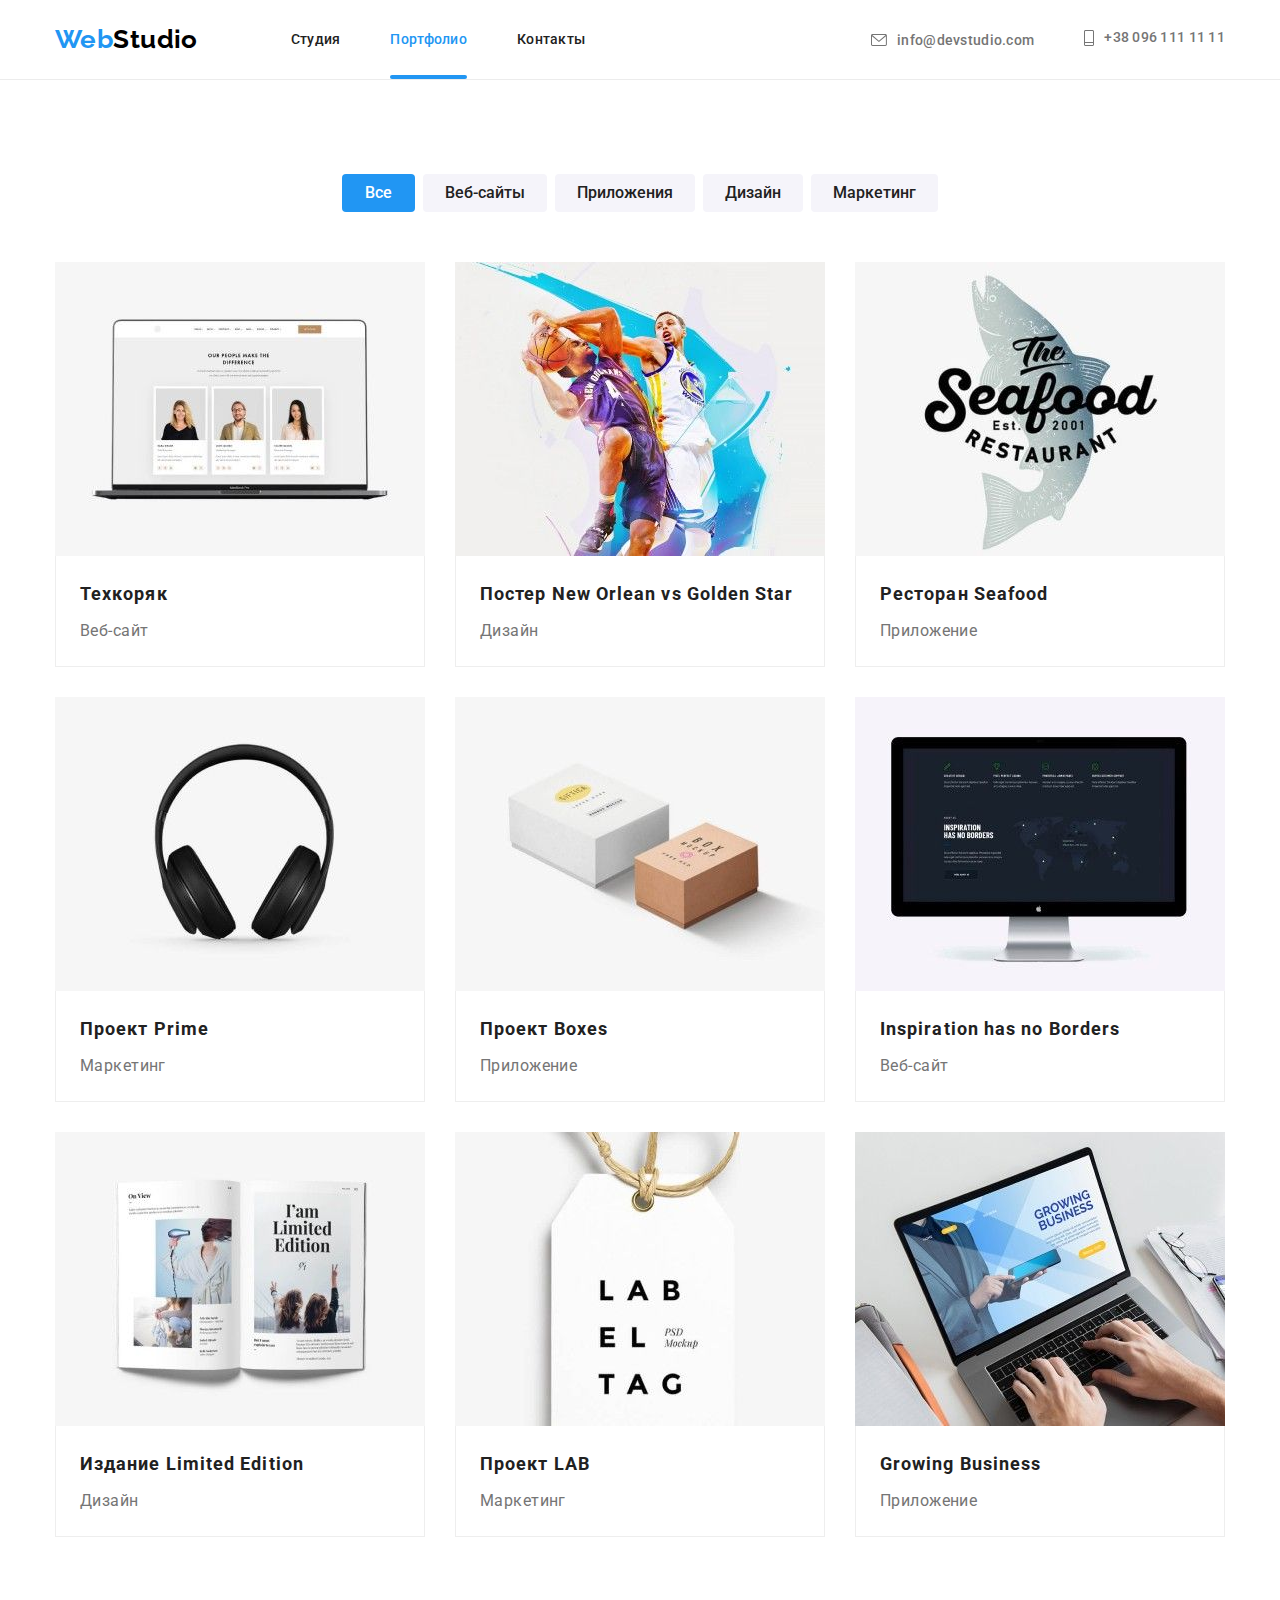
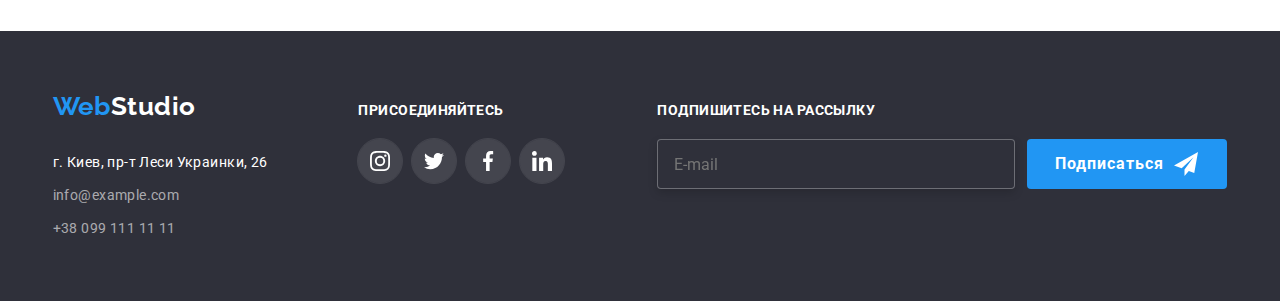
==== commit c924e967: "img не працює" ====
--- a/portfolio.html
+++ b/portfolio.html
@@ -124,7 +124,7 @@
                 src="./imagespotfolio/posterneworlean-450.jpg."
                 alt="постер баскетбольного клуба нью орлеан"
 
-                sizes="(min-width: 1200px) 270px, (min-width: 768px) 354px, (max-width: 480px) 450px, 100vw"
+                sizes="(min-width: 1200px) 370px, (min-width: 768px) 354px, (max-width: 480px) 450px, 100vw"
               > 
               <div class="overlay-portfolio">
                 <p class="overlay-portfolio__text">Ресурс пропонує комплексні пропозиції з різним рівнем функціоналу та сервісів. Все це дозволить відвідувачу отримати вичерпні відомості про компанію чи приватну особу.</p>
@@ -149,7 +149,7 @@
                 src="./imagespotfolio/restoran-450.jpg"
                 alt="логотип ресторана"
                 
-                sizes="(min-width: 1200px) 270px, (min-width: 768px) 354px, (max-width: 480px) 450px, 100vw"/>
+                sizes="(min-width: 1200px) 370px, (min-width: 768px) 354px, (max-width: 480px) 450px, 100vw"/>
               <div class="overlay-portfolio">
                 <p class="overlay-portfolio__text">Ресурс пропонує комплексні пропозиції з різним рівнем функціоналу та сервісів. Все це дозволить відвідувачу отримати вичерпні відомості про компанію чи приватну особу.</p>
               </div>    
@@ -173,7 +173,7 @@
                 src="./imagespotfolio/projectprime-450.jpg"
                 alt="картинка наушников"
 
-                sizes="(min-width: 1200px) 270px, (min-width: 768px) 354px, (max-width: 480px) 450px, 100vw"/>
+                sizes="(min-width: 1200px) 370px, (min-width: 768px) 354px, (max-width: 480px) 450px, 100vw"/>
               <div class="overlay-portfolio">
                 <p class="overlay-portfolio__text">Ресурс пропонує комплексні пропозиції з різним рівнем функціоналу та сервісів. Все це дозволить відвідувачу отримати вичерпні відомості про компанію чи приватну особу.</p>
               </div>               
@@ -197,7 +197,7 @@
                 src="./imagespotfolio/projectboxes-450.jpg"
                 alt="Проект Boxes"
 
-                sizes="(min-width: 1200px) 270px, (min-width: 768px) 354px, (max-width: 480px) 450px, 100vw"/>
+                sizes="(min-width: 1200px) 370px, (min-width: 768px) 354px, (max-width: 480px) 450px, 100vw"/>
                 <div class="overlay-portfolio">
                   <p class="overlay-portfolio__text">Ресурс пропонує комплексні пропозиції з різним рівнем функціоналу та сервісів. Все це дозволить відвідувачу отримати вичерпні відомості про компанію чи приватну особу.</p>
                 </div>               
@@ -221,7 +221,7 @@
                 src="./imagespotfolio/Inspirationborders-450.jpg"
                 alt="монитор"
 
-                sizes="(min-width: 1200px) 270px, (min-width: 768px) 354px, (max-width: 480px) 450px, 100vw"/>
+                sizes="(min-width: 1200px) 370px, (min-width: 768px) 354px, (max-width: 480px) 450px, 100vw"/>
                 <div class="overlay-portfolio">
                   <p class="overlay-portfolio__text">Ресурс пропонує комплексні пропозиції з різним рівнем функціоналу та сервісів. Все це дозволить відвідувачу отримати вичерпні відомості про компанію чи приватну особу.</p>
                 </div>               
@@ -245,7 +245,7 @@
                 src="./imagespotfolio/edition-450.jpg" 
                 alt="книга" 
 
-                sizes="(min-width: 1200px) 270px, (min-width: 768px) 354px, (max-width: 480px) 450px, 100vw"/>
+                sizes="(min-width: 1200px) 370px, (min-width: 768px) 354px, (max-width: 480px) 450px, 100vw"/>
                 <div class="overlay-portfolio">
                   <p class="overlay-portfolio__text">Ресурс пропонує комплексні пропозиції з різним рівнем функціоналу та сервісів. Все це дозволить відвідувачу отримати вичерпні відомості про компанію чи приватну особу.</p>
                 </div>               
@@ -269,7 +269,7 @@
                 src="./imagespotfolio/projectlab-450.jpg" 
                 alt="лейбл" 
 
-                sizes="(min-width: 1200px) 270px, (min-width: 768px) 354px, (max-width: 480px) 450px, 100vw"/>
+                sizes="(min-width: 1200px) 370px, (min-width: 768px) 354px, (max-width: 480px) 450px, 100vw"/>
                 <div class="overlay-portfolio">
                   <p class="overlay-portfolio__text">Ресурс пропонує комплексні пропозиції з різним рівнем функціоналу та сервісів. Все це дозволить відвідувачу отримати вичерпні відомості про компанію чи приватну особу.</p>
                 </div>               
@@ -294,7 +294,7 @@
                 src="./imagespotfolio/growingbusiness-450.jpg"
                 alt="картинка ноутбука"
 
-                sizes="(min-width: 1200px) 270px, (min-width: 768px) 354px, (max-width: 480px) 450px, 100vw"/>
+                sizes="(min-width: 1200px) 370px, (min-width: 768px) 354px, (max-width: 480px) 450px, 100vw"/>
 
                 <div class="overlay-portfolio">
                   <p class="overlay-portfolio__text">Ресурс пропонує комплексні пропозиції з різним рівнем функціоналу та сервісів. Все це дозволить відвідувачу отримати вичерпні відомості про компанію чи приватну особу.</p>
